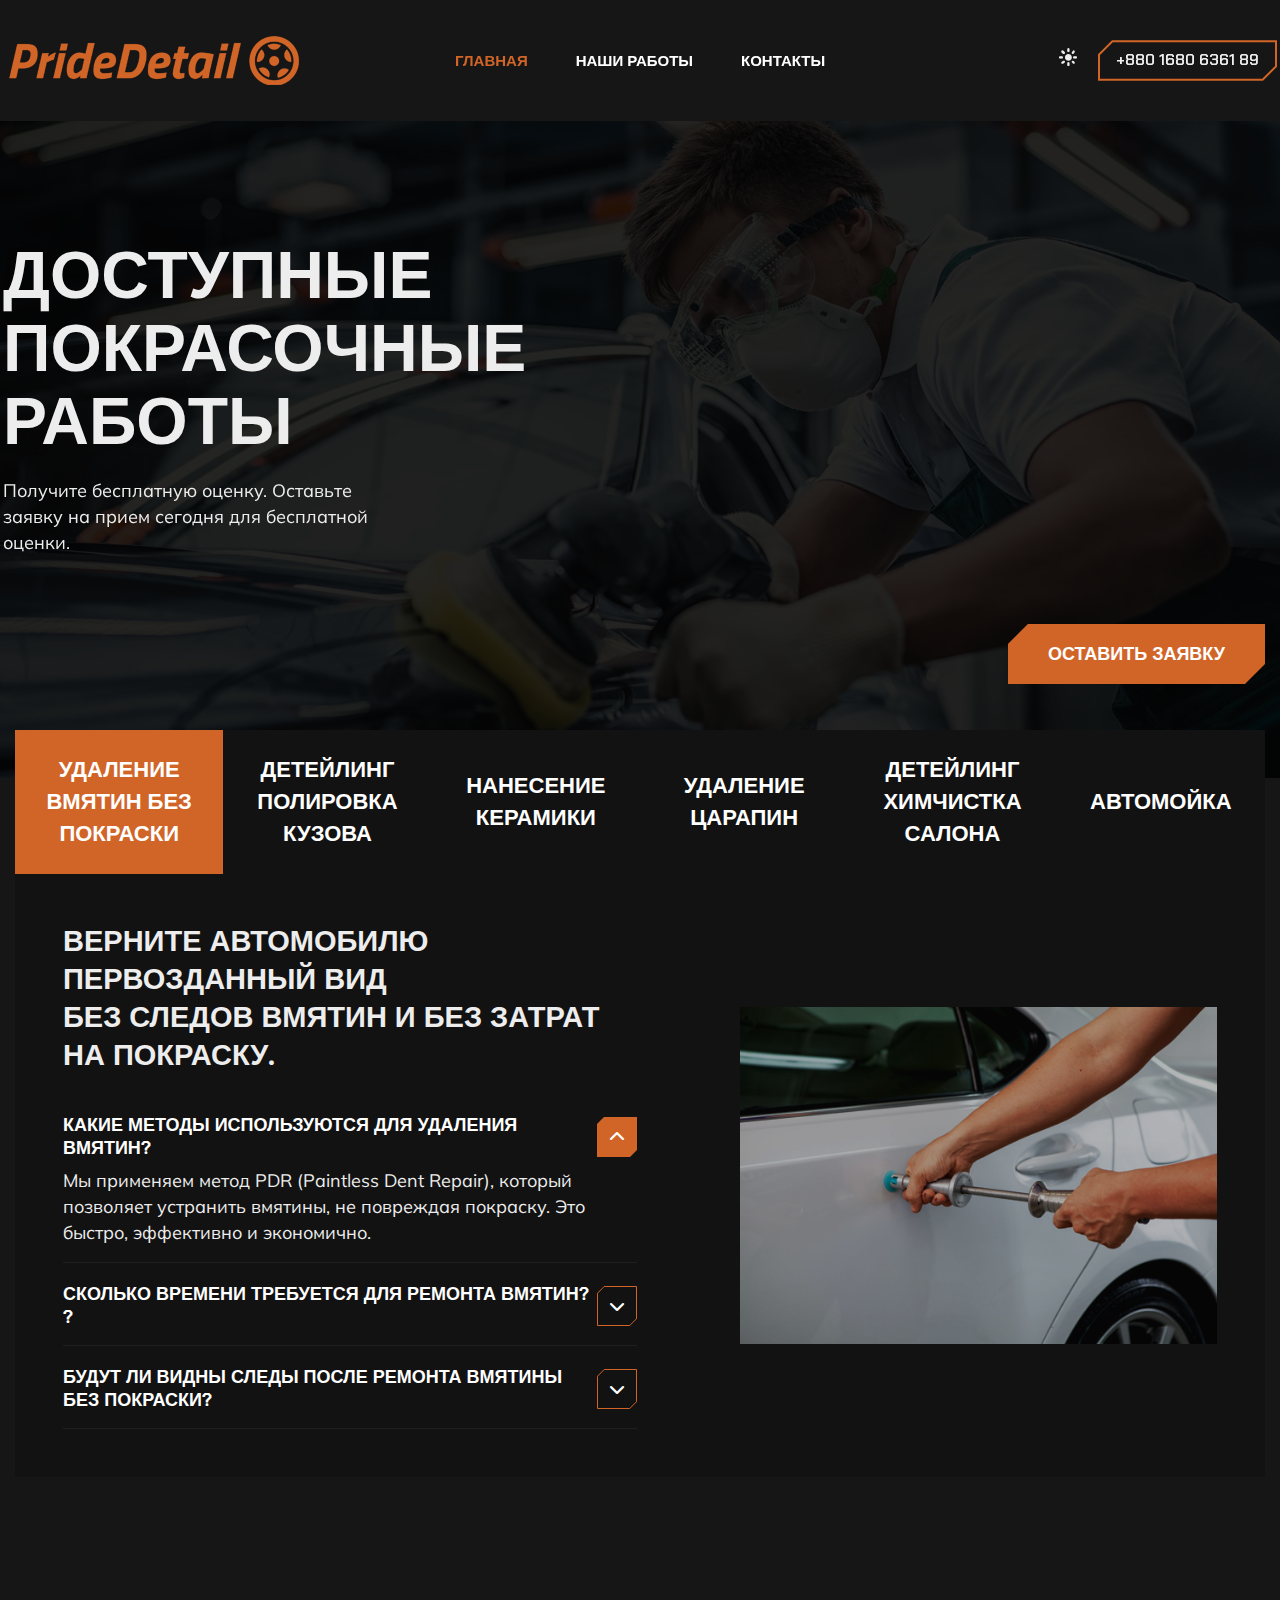
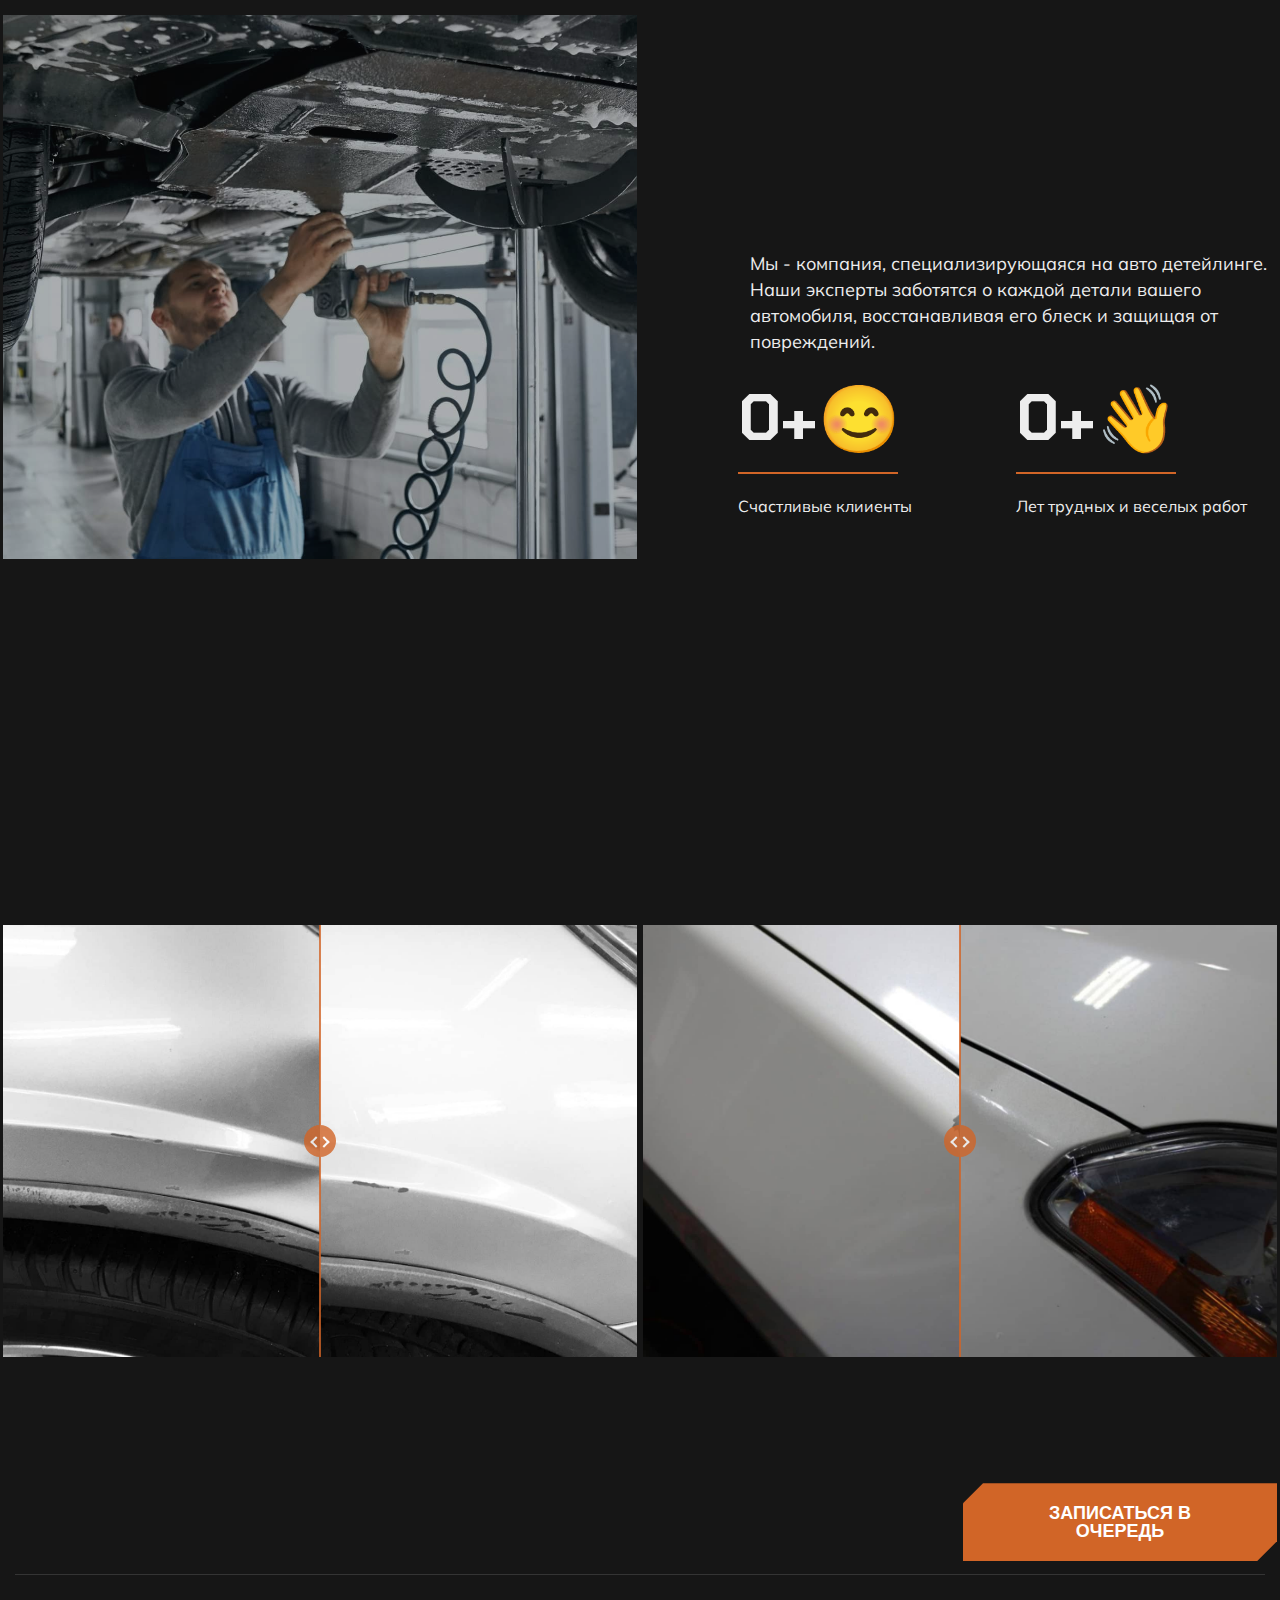
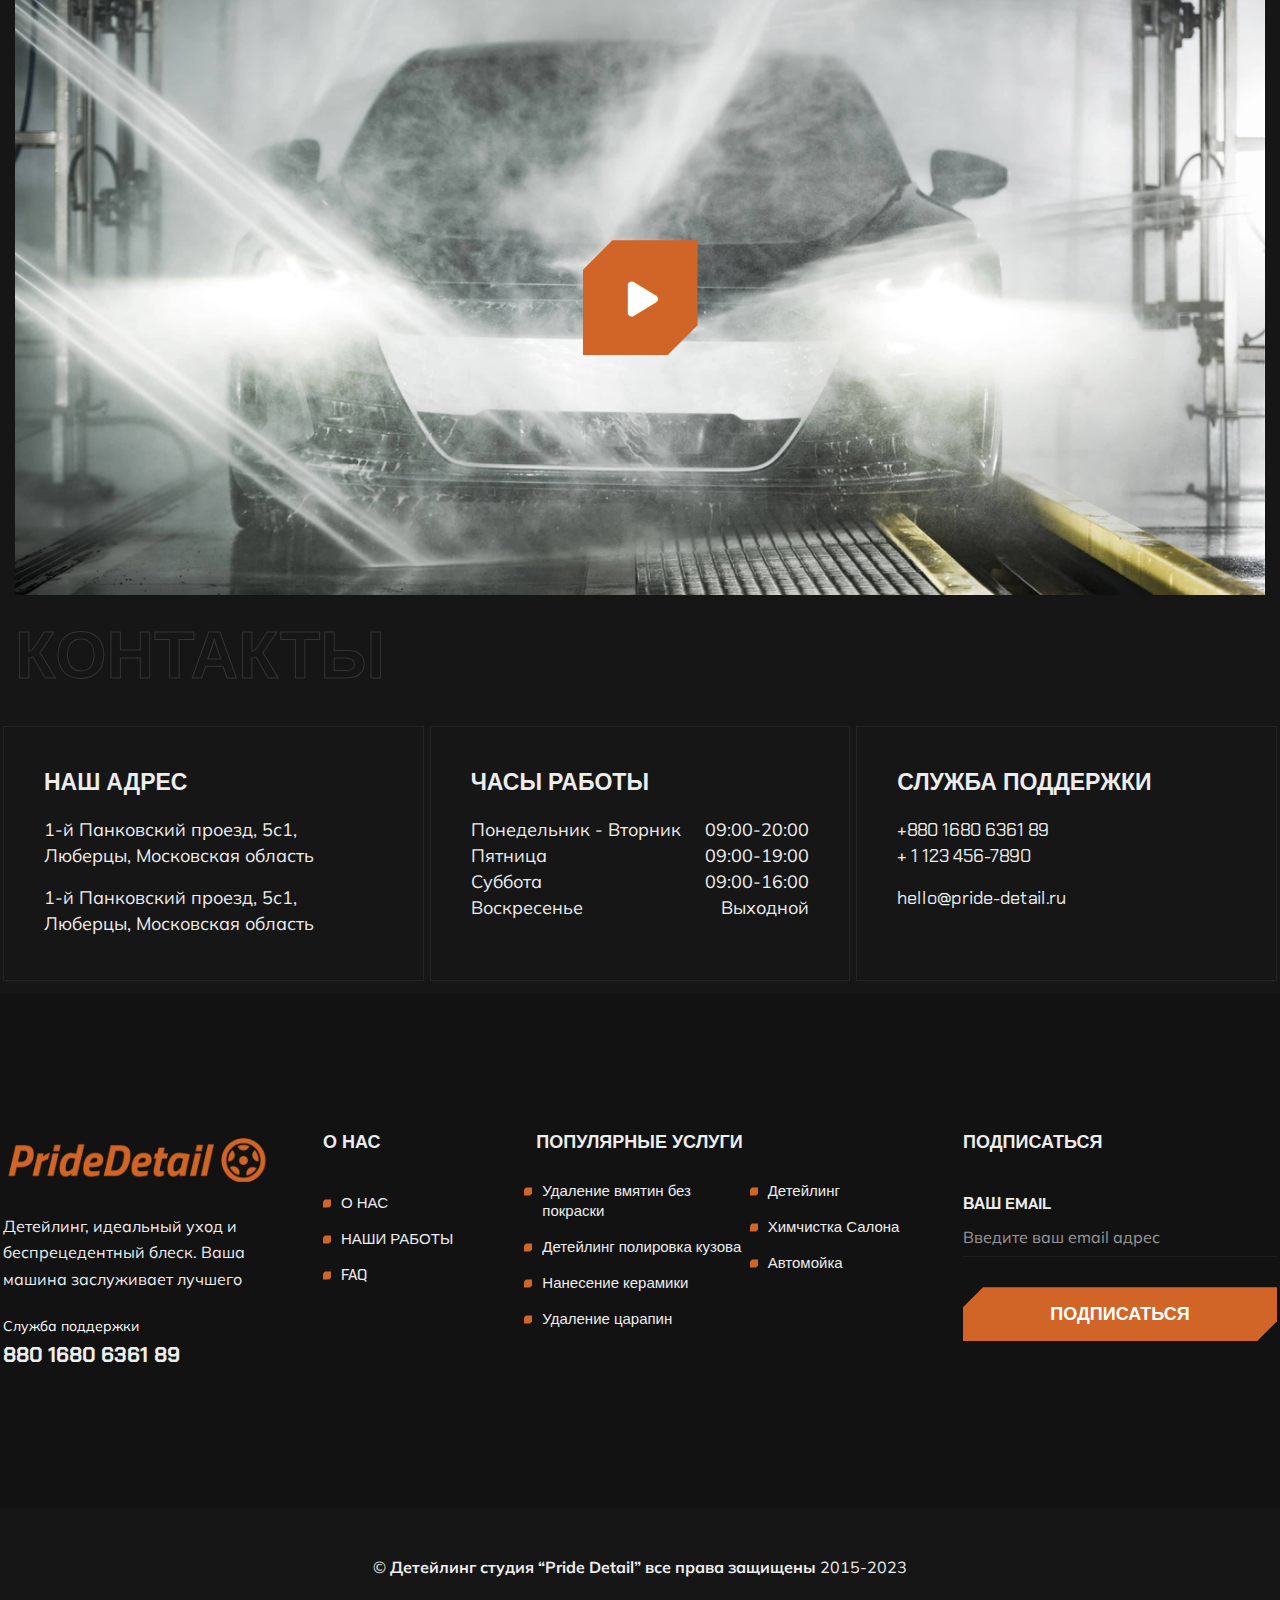
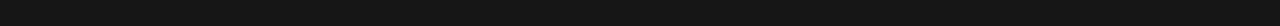
==== index.html @ 74b81119 "mt-4 contact section" ====
<!DOCTYPE html>
<html lang="en" data-bs-theme="dark">
    <head>
        <meta charset="utf-8" />
        <meta name="viewport" content="width=device-width,initial-scale=1,shrink-to-fit=no" />
        <meta http-equiv="x-ua-compatible" content="ie=edge" />
        <title>Pride Detail – Детайлинг автомашин</title>
        <link rel="shortcut icon" href="favourite_icon.svg" />
        <link rel="stylesheet" type="text/css" href="bootstrap.min.css" />
        <link rel="stylesheet" type="text/css" href="assets/css/fontawesome.css" />
        <link rel="stylesheet" type="text/css" href="animate.css" />
        <link rel="stylesheet" type="text/css" href="cursor.css" />
        <link rel="stylesheet" type="text/css" href="slick.css" />
        <link rel="stylesheet" type="text/css" href="slick-theme.css" />
        <link rel="stylesheet" type="text/css" href="magnific-popup.css" />
        <link rel="stylesheet" type="text/css" href="vanilla-calendar.min.css" />
        <link rel="stylesheet" type="text/css" href="odometer.css" />
        <link rel="stylesheet" type="text/css" href="jquery-ui.css" />
        <link rel="stylesheet" type="text/css" href="style.css" />
    </head>
    <body>
        <div class="page_wrapper">
            <div class="backtotop">
                <a href="home10_paint_service.html#" class="scroll"><i class="fa-solid fa-arrow-up"></i></a>
            </div>
            <header class="site_header">
                <div class="header_bottom">
                    <div class="container">
                        <div class="row align-items-center">
                            <div class="col-lg-3 col-5">
                                <div class="site_logo">
                                    <a class="site_link" href="index.html">
                                        <img class="dark_theme_logo" src="logo.png" />
                                        <img class="light_theme_logo" src="logo.png"/>
                                    </a>
                                </div>
                            </div>
                            <div class="col-lg-6 col-2">
                                <nav class="main_menu navbar navbar-expand-lg">
                                    <div class="main_menu_inner collapse navbar-collapse justify-content-center" id="main_menu_dropdown">
                                        <ul class="main_menu_list unordered_list_center">
                                            <li class="active"><a href="/">Главная</a></li>                                            
                                            <li><a href="#our_jobs">Наши работы</a></li>
                                            <li><a href="#contacts">Контакты</a></li>
                                        </ul>
                                    </div>
                                </nav>
                            </div>
                            <div class="col-lg-3 col-5">
                                <ul class="header_btns_group unordered_list_end">
                                    <li>
                                        <button class="mobile_menu_btn" type="button" data-bs-toggle="collapse" data-bs-target="#main_menu_dropdown" aria-expanded="false" aria-label="Toggle navigation"><i class="far fa-bars"></i></button>
                                    </li>
                                    <li>
                                        <div class="mode-switch" data-bs-toggle="mode" data-cursor="-opaque" data-magnetic><input id="theme-mode-btn" type="checkbox" /></div>
                                    </li>
                                    <li>
                                        <a class="btn_hotline" href="tel:+8801680636189"><span class="btn_text" data-text="+880 1680 6361 89">+880 1680 6361 89</span></a>
                                    </li>
                                </ul>
                            </div>
                        </div>
                    </div>
                </div>
            </header>
            <main class="page_content">
                <section class="main_slider_section main_slider_3">
                    <div class="main_slider" data-slick='{"arrows": false}'>
                        <div class="slider_item" style="background-image: url('assets/images/hero/slider_bg_image_1.jpg');">
                            <div class="container">
                                <div class="row align-items-center">
                                    <div class="col-lg-6">
                                        <div class="slider_content">
                                            <h3 class="title_text wow" data-animation="fadeInUp" data-delay=".2s">Доступные покрасочные работы</h3>
                                            <p class="wow" data-animation="fadeInUp" data-delay=".4s">Получите бесплатную оценку. Оставьте заявку на прием сегодня для бесплатной оценки.</p>
                                            
                                        </div>
                                    </div>
                                </div>
                                <div class="text-lg-end wow" data-animation="fadeInRight" data-delay=".6s" >
                                    <div class="btn_wrap mb-4" data-animation="fadeInUp" data-delay=".6s">
                                        <a class="btn btn-primary" href="#contacts"><span class="btn_text">Оставить заявку</span></a>
                                    </div>
                                </div>
                            </div>
                        </div>
                        <div class="slider_item" style="background-image: url('assets/images/hero/slider_bg_image_1.jpg');">
                            <div class="container">
                                <div class="row align-items-center">
                                    <div class="col-lg-6">
                                        <div class="slider_content">
                                            <h3 class="title_text wow" data-animation="fadeInUp" data-delay=".2s">Недорогие покрасочные работы автомобиля</h3>
                                            <p class="wow" data-animation="fadeInUp" data-delay=".4s">Оставьте заявку.</p>
                                            
                                        </div>
                                    </div>
                                </div>
                                <div class="text-lg-end wow" data-animation="fadeInRight" data-delay=".6s">
                                    <div class="btn_wrap mb-4" data-animation="fadeInUp" data-delay=".6s">
                                        <a class="btn btn-primary" href="#contacts"><span class="btn_text">Оставить заявку</span></a>
                                    </div>
                                </div>
                            </div>
                        </div>
                        <div class="slider_item" style="background-image: url('assets/images/hero/slider_bg_image_1.jpg');">
                            <div class="container">
                                <div class="row align-items-center">
                                    <div class="col-lg-6">
                                        <div class="slider_content">
                                            <h3 class="title_text wow" data-animation="fadeInUp" data-delay=".2s">Удаление вмятин без покраски</h3>
                                            <p class="wow" data-animation="fadeInUp" data-delay=".4s">Выполняем свою работу быстро и качественно.</p>
                                            <div class="btn_wrap p-0" data-animation="fadeInUp" data-delay=".6s">
                                                <a class="btn btn-primary" href="#contacts"><span class="btn_text">Заказать услугу</span></a>
                                            </div>
                                        </div>
                                    </div>
                                </div>
                                <div class="text-lg-end wow" data-animation="fadeInRight" data-delay=".6s">
                                    <div class="video_wrap text-center" style="background-image: url('assets/images/video/video_poster_10.jpg');">
                                        <a class="video_play_btn popup_video" href="https://www.youtube.com/watch?v=EGhk6vsMHdg"><i class="fa-duotone fa-play"></i></a>
                                    </div>
                                </div>
                            </div>
                        </div>
                        <div class="slider_item" style="background-image: url('assets/images/hero/slider_bg_image_1.jpg');">
                            <div class="container">
                                <div class="row align-items-center">
                                    <div class="col-lg-6">
                                        <div class="slider_content">
                                            <h3 class="title_text wow" data-animation="fadeInUp" data-delay=".2s">Удаление царапин</h3>
                                            <p class="wow" data-animation="fadeInUp" data-delay=".4s">Получите бесплатную консультацию.</p>
                                            <div class="btn_wrap p-0" data-animation="fadeInUp" data-delay=".6s">
                                                <a class="btn btn-primary" href="#contacts"><span class="btn_text">Заявка на консультацию</span></a>
                                            </div>
                                        </div>
                                    </div>
                                </div>
                                <div class="text-lg-end wow" data-animation="fadeInRight" data-delay=".6s">
                                    <div class="video_wrap text-center" style="background-image: url('assets/images/video/video_poster_10.jpg');">
                                        <a class="video_play_btn popup_video" href="https://www.youtube.com/watch?v=EGhk6vsMHdg"><i class="fa-duotone fa-play"></i></a>
                                    </div>
                                </div>
                            </div>
                        </div>
                    </div>
                    <div class="main_slider_nav d-none">
                        <div class="slider_nav_item"></div>
                        <div class="slider_nav_item"></div>
                        <div class="slider_nav_item"></div>
                        <div class="slider_nav_item"></div>
                    </div>
                </section>
                <section class="car_maintenance_section">
                    <div class="container">
                        <div class="tab_boxed bg_gray_dark">
                            <ul class="nav tab_nav unordered_list_center" role="tablist">
                                <li role="presentation">
                                    <button class="active" data-bs-toggle="tab" data-bs-target="#tab_1" type="button" role="tab" aria-selected="true"><span class="btn_text">Удаление вмятин без покраски</span></button>
                                </li>
                                <li role="presentation">
                                    <button data-bs-toggle="tab" data-bs-target="#tab_2" type="button" role="tab" aria-selected="false"><span class="btn_text">Детейлинг полировка кузова</span></button>
                                </li>
                                <li role="presentation">
                                    <button data-bs-toggle="tab" data-bs-target="#tab_3" type="button" role="tab" aria-selected="false"><span class="btn_text">Нанесение Керамики</span></button>
                                </li>
                                <li role="presentation">
                                    <button data-bs-toggle="tab" data-bs-target="#tab_4" type="button" role="tab" aria-selected="false"><span class="btn_text">Удаление царапин</span></button>
                                </li>
                                <li role="presentation">
                                    <button data-bs-toggle="tab" data-bs-target="#tab_5" type="button" role="tab" aria-selected="false"><span class="btn_text">Детейлинг химчистка салона</span></button>
                                </li>
                                </li>
                                <li role="presentation">
                                    <button data-bs-toggle="tab" data-bs-target="#tab_6" type="button" role="tab" aria-selected="false"><span class="btn_text">Автомойка</span></button>
                                </li>
                            </ul>
                            <div class="tab-content m-0">
                                <div class="tab-pane fade show active" id="tab_1" role="tabpanel">
                                    <div class="row align-items-center justify-content-lg-between">
                                        <div class="col-lg-5 order-lg-last">
                                            <div class="image_widget"><img src="assets/images/services/udalenie_vmyati.jpg" alt="ProMotors - Car Repair Service" /></div>
                                        </div>
                                        <div class="col-lg-6">
                                            <div class="section_heading">
                                                <h2 class="heading_text mb-0">Верните автомобилю первозданный вид<span class="d-lg-block"> без следов вмятин и без затрат на покраску.</span></h2>
                                            </div>
                                            <div class="accordion" id="faq_accordion_1">
                                                <div class="accordion-item">
                                                    <div class="accordion-header" id="headingOne">
                                                        <button class="accordion-button" type="button" data-bs-toggle="collapse" data-bs-target="#collapseOne" aria-expanded="true" aria-controls="collapseOne">
                                                            Какие методы используются для удаления вмятин?
                                                        </button>
                                                    </div>
                                                    <div id="collapseOne" class="accordion-collapse collapse show" aria-labelledby="headingOne" data-bs-parent="#faq_accordion_1">
                                                        <div class="accordion-body p-0 pt-2">
                                                            <p class="m-0 p-0">
                                                                Мы применяем метод PDR (Paintless Dent Repair), который позволяет устранить вмятины, не повреждая покраску. Это быстро, эффективно и экономично.

                                                            </p>
                                                        </div>
                                                    </div>
                                                </div>
                                                <div class="accordion-item">
                                                    <div class="accordion-header" id="headingTwo">
                                                        <button class="accordion-button collapsed" type="button" data-bs-toggle="collapse" data-bs-target="#collapseTwo" aria-expanded="false" aria-controls="collapseTwo">
                                                            Сколько времени требуется для ремонта вмятин?
 ?
                                                        </button>
                                                    </div>
                                                    <div id="collapseTwo" class="accordion-collapse collapse" aria-labelledby="headingTwo" data-bs-parent="#faq_accordion_1">
                                                        <div class="accordion-body p-0 pt-2">
                                                            <p class="m-0 p-0">
                                                                Время ремонта зависит от размера и сложности вмятины, но обычно процесс занимает от нескольких часов до одного дня.
                                                            </p>
                                                        </div>
                                                    </div>
                                                </div>
                                                <div class="accordion-item">
                                                    <div class="accordion-header" id="headingThree">
                                                        <button class="accordion-button collapsed" type="button" data-bs-toggle="collapse" data-bs-target="#collapseThree" aria-expanded="false" aria-controls="collapseThree">
                                                            Будут ли видны следы после ремонта вмятины без покраски?
                                                        </button>
                                                    </div>
                                                    <div id="collapseThree" class="accordion-collapse collapse" aria-labelledby="headingThree" data-bs-parent="#faq_accordion_1">
                                                        <div class="accordion-body p-0 pt-2">
                                                            <p class="m-0 p-0">
                                                                Нет, при правильном выполнении PDR процедура не оставляет следов. Ваш автомобиль будет выглядеть так, как будто вмятины никогда не было.
                                                            </p>
                                                        </div>
                                                    </div>
                                                </div>
                                            </div>
                                        </div>
                                    </div>
                                </div>
                                <div class="tab-pane fade" id="tab_2" role="tabpanel">
                                    <div class="row align-items-center justify-content-lg-between">
                                        <div class="col-lg-5 order-lg-last">
                                            <div class="image_widget"><img src="assets/images/services/detailing.jpeg" alt="ProMotors - Car Repair Service" /></div>
                                        </div>
                                        <div class="col-lg-6">
                                            <div class="section_heading">
                                                <h2 class="heading_text mb-0"> <span class="d-lg-block">Восстановите заводской глянец с нашей услугой детейлинга.</span></h2>
                                            </div>
                                            <div class="accordion" id="faq_accordion_2">
                                                <div class="accordion-item">
                                                    <div class="accordion-header" id="headingFour">
                                                        <button class="accordion-button" type="button" data-bs-toggle="collapse" data-bs-target="#collapseFour" aria-expanded="true" aria-controls="collapseFour">
                                                            Зачем нужна полировка кузова? ?
                                                        </button>
                                                    </div>
                                                    <div id="collapseFour" class="accordion-collapse collapse show" aria-labelledby="headingFour" data-bs-parent="#faq_accordion_2">
                                                        <div class="accordion-body p-0 pt-2">
                                                            <p class="m-0 p-0">
                                                                Полировка кузова помогает восстановить и усилить блеск автомобиля, убрать мелкие царапины и дефекты, защищая лакокрасочное покрытие от внешних воздействий.
                                                            </p>
                                                        </div>
                                                    </div>
                                                </div>
                                                <div class="accordion-item">
                                                    <div class="accordion-header" id="headingFive">
                                                        <button class="accordion-button collapsed" type="button" data-bs-toggle="collapse" data-bs-target="#collapseFive" aria-expanded="false" aria-controls="collapseFive">
                                                            Как часто рекомендуется проводить полировку кузова?
                                                        </button>
                                                    </div>
                                                    <div id="collapseFive" class="accordion-collapse collapse" aria-labelledby="headingFive" data-bs-parent="#faq_accordion_2">
                                                        <div class="accordion-body p-0 pt-2">
                                                            <p class="m-0 p-0">
                                                                Рекомендуется проводить полировку кузова примерно раз в год, чтобы поддерживать красивый внешний вид и защищать лакокрасочное покрытие.
                                                            </p>
                                                        </div>
                                                    </div>
                                                </div>
                                                <div class="accordion-item">
                                                    <div class="accordion-header" id="headingSix">
                                                        <button class="accordion-button collapsed" type="button" data-bs-toggle="collapse" data-bs-target="#collapseSix" aria-expanded="false" aria-controls="collapseSix">
                                                            Есть ли разница между обычной полировкой и керамической полировкой?
                                                        </button>
                                                    </div>
                                                    <div id="collapseSix" class="accordion-collapse collapse" aria-labelledby="headingSix" data-bs-parent="#faq_accordion_2">
                                                        <div class="accordion-body p-0 pt-2">
                                                            <p class="m-0 p-0">
                                                                Да, керамическая полировка создает более долговременный и устойчивый слой защиты, сохраняя блеск и отталкивая грязь и воду. Обычная полировка улучшает внешний вид, но не обладает такой же стойкостью.
                                                            </p>
                                                        </div>
                                                    </div>
                                                </div>
                                            </div>
                                        </div>
                                    </div>
                                </div>
                                <div class="tab-pane fade" id="tab_3" role="tabpanel">
                                    <div class="row align-items-center justify-content-lg-between">
                                        <div class="col-lg-5 order-lg-last">
                                            <div class="image_widget"><img src="assets/images/services/keramika.jpg" alt="ProMotors - Car Repair Service" /></div>
                                        </div>
                                        <div class="col-lg-6">
                                            <div class="section_heading">
                                                <h2 class="heading_text mb-0">Наши эксперты предлагают<span class="d-lg-block">нанесение керамического покрытия для максимальной защиты вашего автомобиля</span></h2>
                                            </div>
                                            <div class="accordion" id="faq_accordion_3">
                                                <div class="accordion-item">
                                                    <div class="accordion-header" id="headingSeven">
                                                        <button class="accordion-button" type="button" data-bs-toggle="collapse" data-bs-target="#collapseSeven" aria-expanded="true" aria-controls="collapseSeven">
                                                            Чем керамическое покрытие отличается от обычных восковых покрытий?
                                                        </button>
                                                    </div>
                                                    <div id="collapseSeven" class="accordion-collapse collapse show" aria-labelledby="headingSeven" data-bs-parent="#faq_accordion_3">
                                                        <div class="accordion-body p-0 pt-2">
                                                            <p class="m-0 p-0">
                                                                Керамическое покрытие намного более долговечное и стойкое, чем восковые. Оно образует прочный слой, защищающий от царапин, химических воздействий и ультрафиолета.
                                                            </p>
                                                        </div>
                                                    </div>
                                                </div>
                                                <div class="accordion-item">
                                                    <div class="accordion-header" id="headingEight">
                                                        <button class="accordion-button collapsed" type="button" data-bs-toggle="collapse" data-bs-target="#collapseEight" aria-expanded="false" aria-controls="collapseEight">
                                                            Сколько времени занимает нанесение керамического покрытия на автомобиль ?
                                                        </button>
                                                    </div>
                                                    <div id="collapseEight" class="accordion-collapse collapse" aria-labelledby="headingEight" data-bs-parent="#faq_accordion_3">
                                                        <div class="accordion-body p-0 pt-2">
                                                            <p class="m-0 p-0">
                                                                Время нанесения зависит от размера и типа автомобиля, но обычно процесс занимает от нескольких часов до дня.
                                                            </p>
                                                        </div>
                                                    </div>
                                                </div>
                                                <div class="accordion-item">
                                                    <div class="accordion-header" id="headingNine">
                                                        <button class="accordion-button collapsed" type="button" data-bs-toggle="collapse" data-bs-target="#collapseNine" aria-expanded="false" aria-controls="collapseNine">
                                                            Как долго длится эффект керамического покрытия?
                                                        </button>
                                                    </div>
                                                    <div id="collapseNine" class="accordion-collapse collapse" aria-labelledby="headingNine" data-bs-parent="#faq_accordion_3">
                                                        <div class="accordion-body p-0 pt-2">
                                                            <p class="m-0 p-0">
                                                                Эффект керамического покрытия может длиться от нескольких лет до нескольких лет в зависимости от уровня эксплуатации и ухода за автомобилем. Регулярное уходовая и периодическая обновление покрытия могут продлить его долговечность.
                                                            </p>
                                                        </div>
                                                    </div>
                                                </div>
                                            </div>
                                        </div>
                                    </div>
                                </div>
                                <div class="tab-pane fade" id="tab_4" role="tabpanel">
                                    <div class="row align-items-center justify-content-lg-between">
                                        <div class="col-lg-5 order-lg-last">
                                            <div class="image_widget"><img src="assets/images/services/tsarpin.jpg" alt="ProMotors - Car Repair Service" /></div>
                                        </div>
                                        <div class="col-lg-6">
                                            <div class="section_heading">
                                                <h2 class="heading_text mb-0">Восстановите первозданный<span class="d-lg-block">вид и защитите кузов от дальнейших повреждений.</span></h2>
                                            </div>
                                            <div class="accordion" id="faq_accordion_4">
                                                <div class="accordion-item">
                                                    <div class="accordion-header" id="headingTen">
                                                        <button class="accordion-button" type="button" data-bs-toggle="collapse" data-bs-target="#collapseTen" aria-expanded="true" aria-controls="collapseTen">
                                                            Какие виды царапин можно удалить с помощью вашей услуги?
                                                        </button>
                                                    </div>
                                                    <div id="collapseTen" class="accordion-collapse collapse show" aria-labelledby="headingTen" data-bs-parent="#faq_accordion_4">
                                                        <div class="accordion-body p-0 pt-2">
                                                            <p class="m-0 p-0">
                                                                Мы специализируемся на удалении поверхностных царапин, царапин от ключей и других мелких повреждений лакокрасочного покрытия.
                                                            </p>
                                                        </div>
                                                    </div>
                                                </div>
                                                <div class="accordion-item">
                                                    <div class="accordion-header" id="headingEleven">
                                                        <button class="accordion-button collapsed" type="button" data-bs-toggle="collapse" data-bs-target="#collapseEleven" aria-expanded="false" aria-controls="collapseEleven">
                                                            Каковы методы, которые вы используете для удаления царапин?
                                                        </button>
                                                    </div>
                                                    <div id="collapseEleven" class="accordion-collapse collapse" aria-labelledby="headingEleven" data-bs-parent="#faq_accordion_4">
                                                        <div class="accordion-body p-0 pt-2">
                                                            <p class="m-0 p-0">
                                                                Наши профессионалы используют различные методы, включая полировку, нанесение специальных составов и иногда реставрацию лакокрасочного покрытия, чтобы эффективно устранить царапины.
                                                            </p>
                                                        </div>
                                                    </div>
                                                </div>
                                                <div class="accordion-item">
                                                    <div class="accordion-header" id="headingTwelve">
                                                        <button class="accordion-button collapsed" type="button" data-bs-toggle="collapse" data-bs-target="#collapseTwelve" aria-expanded="false" aria-controls="collapseTwelve">
                                                            Сколько времени требуется на процесс удаления царапин?
                                                        </button>
                                                    </div>
                                                    <div id="collapseTwelve" class="accordion-collapse collapse" aria-labelledby="headingTwelve" data-bs-parent="#faq_accordion_4">
                                                        <div class="accordion-body p-0 pt-2">
                                                            <p class="m-0 p-0">
                                                                Время зависит от размера и глубины царапины, но обычно наша услуга занимает от нескольких часов до одного дня. Мы стремимся выполнять работу быстро и качественно, чтобы восстановить внешний вид вашего автомобиля.
                                                            </p>
                                                        </div>
                                                    </div>
                                                </div>
                                            </div>
                                        </div>
                                    </div>
                                </div>


                                <div class="tab-pane fade" id="tab_5" role="tabpanel">
                                    <div class="row align-items-center justify-content-lg-between">
                                        <div class="col-lg-5 order-lg-last">
                                            <div class="image_widget"><img src="assets/images/services/himchistka-salona.jpg" alt="ProMotors - Car Repair Service" /></div>
                                        </div>
                                        <div class="col-lg-6">
                                            <div class="section_heading">
                                                <h2 class="heading_text mb-0">Уберите пятна, <span class="d-lg-block">запахи и грязь, вернув салону первозданный вид и свежесть.</span></h2>
                                            </div>
                                            <div class="accordion" id="faq_accordion_4">
                                                <div class="accordion-item">
                                                    <div class="accordion-header" id="headingTen">
                                                        <button class="accordion-button" type="button" data-bs-toggle="collapse" data-bs-target="#collapseTen" aria-expanded="true" aria-controls="collapseTen">
                                                            Чем химчистка салона отличается от обычной уборки?
                                                        </button>
                                                    </div>
                                                    <div id="collapseTen" class="accordion-collapse collapse show" aria-labelledby="headingTen" data-bs-parent="#faq_accordion_4">
                                                        <div class="accordion-body p-0 pt-2">
                                                            <p class="m-0 p-0">
                                                                Химчистка салона использует специальные химические средства и оборудование, которые глубоко очищают ткани и поверхности, удаляя даже сложные пятна и неприятные запахи.
                                                            </p>
                                                        </div>
                                                    </div>
                                                </div>
                                                <div class="accordion-item">
                                                    <div class="accordion-header" id="headingEleven">
                                                        <button class="accordion-button collapsed" type="button" data-bs-toggle="collapse" data-bs-target="#collapseEleven" aria-expanded="false" aria-controls="collapseEleven">
                                                            Как часто рекомендуется проводить химчистку салона автомобиля?

                                                        </button>
                                                    </div>
                                                    <div id="collapseEleven" class="accordion-collapse collapse" aria-labelledby="headingEleven" data-bs-parent="#faq_accordion_4">
                                                        <div class="accordion-body p-0 pt-2">
                                                            <p class="m-0 p-0">
                                                                Рекомендуется проводить химчистку салона примерно раз в полгода или по мере необходимости, чтобы поддерживать чистоту и свежесть в салоне.


                                                            </p>
                                                        </div>
                                                    </div>
                                                </div>
                                                <div class="accordion-item">
                                                    <div class="accordion-header" id="headingTwelve">
                                                        <button class="accordion-button collapsed" type="button" data-bs-toggle="collapse" data-bs-target="#collapseTwelve" aria-expanded="false" aria-controls="collapseTwelve">
                                                            Можно ли провести химчистку салона самостоятельно или лучше обратиться к профессионалам?

                                                        </button>
                                                    </div>
                                                    <div id="collapseTwelve" class="accordion-collapse collapse" aria-labelledby="headingTwelve" data-bs-parent="#faq_accordion_4">
                                                        <div class="accordion-body p-0 pt-2">
                                                            <p class="m-0 p-0">
                                                                Химчистка салона требует специализированных знаний и оборудования. Чтобы достичь наилучших результатов и избежать повреждения материалов, рекомендуется доверить эту задачу профессионалам.




                                                        </p>
                                                        </div>
                                                    </div>
                                                </div>
                                            </div>
                                        </div>
                                    </div>
                                </div>


                                <div class="tab-pane fade" id="tab_6" role="tabpanel">
                                    <div class="row align-items-center justify-content-lg-between">
                                        <div class="col-lg-5 order-lg-last">
                                            <div class="image_widget"><img src="about_image_7.jpg" alt="ProMotors - Car Repair Service" /></div>
                                        </div>
                                        <div class="col-lg-6">
                                            <div class="section_heading">
                                                <h2 class="heading_text mb-0"><span class="d-lg-block">Придайте своему автомобилю идеальный вид с нашей услугой автомойки.</span></h2>
                                            </div>
                                            <div class="accordion" id="faq_accordion_4">
                                                <div class="accordion-item">
                                                    <div class="accordion-header" id="headingTen">
                                                        <button class="accordion-button" type="button" data-bs-toggle="collapse" data-bs-target="#collapseTen" aria-expanded="true" aria-controls="collapseTen">
                                                            Какие виды моек вы предлагаете на вашей автомойке?
                                                        </button>
                                                    </div>
                                                    <div id="collapseTen" class="accordion-collapse collapse show" aria-labelledby="headingTen" data-bs-parent="#faq_accordion_4">
                                                        <div class="accordion-body p-0 pt-2">
                                                            <p class="m-0 p-0">
                                                                Мы предлагаем разнообразные виды моек, включая стандартную мойку, мойку с воском, дополнительную мойку колес и днища, а также детейлинговую мойку.
                                                            </p>
                                                        </div>
                                                    </div>
                                                </div>
                                                <div class="accordion-item">
                                                    <div class="accordion-header" id="headingEleven">
                                                        <button class="accordion-button collapsed" type="button" data-bs-toggle="collapse" data-bs-target="#collapseEleven" aria-expanded="false" aria-controls="collapseEleven">
                                                            С какой периодичностью рекомендуется мойка автомобиля?


                                                        </button>
                                                    </div>
                                                    <div id="collapseEleven" class="accordion-collapse collapse" aria-labelledby="headingEleven" data-bs-parent="#faq_accordion_4">
                                                        <div class="accordion-body p-0 pt-2">
                                                            <p class="m-0 p-0">
                                                                Регулярная мойка автомобиля рекомендуется примерно раз в две недели, но частота может зависеть от климатических условий и уровня эксплуатации автомобиля.



                                                            </p>
                                                        </div>
                                                    </div>
                                                </div>
                                                <div class="accordion-item">
                                                    <div class="accordion-header" id="headingTwelve">
                                                        <button class="accordion-button collapsed" type="button" data-bs-toggle="collapse" data-bs-target="#collapseTwelve" aria-expanded="false" aria-controls="collapseTwelve">
                                                            Что включено в дополнительные услуги, доступные на вашей автомойке?
                                                        </button>
                                                    </div>
                                                    <div id="collapseTwelve" class="accordion-collapse collapse" aria-labelledby="headingTwelve" data-bs-parent="#faq_accordion_4">
                                                        <div class="accordion-body p-0 pt-2">
                                                            <p class="m-0 p-0">
                                                                Наши дополнительные услуги могут включать в себя полировку, воск, очистку салона, мойку двигателя, и другие детейлинговые услуги, чтобы придать вашему автомобилю особый уход и внешний блеск.



                                                        </p>
                                                        </div>
                                                    </div>
                                                </div>
                                            </div>
                                        </div>
                                    </div>
                                </div>



                            </div>
                        </div>
                    </div>
                </section>
                <section class="about_section section_space_lg">
                    <div class="container">
                        <div class="row align-items-center justify-content-lg-between">
                            <div class="col-lg-6">
                                <div class="image_widget"><img src="about_image_10.jpg" alt="ProMotors - About Image" /></div>
                            </div>
                            <div class="col-lg-5">
                                <div class="about_content">
                                    <div class="section_heading">
                                        <h2 class="heading_text wow" data-splitting>МЫ ДЕЛАЕМ РЕМОНТ АВТОМОБИЛЕЙ БОЛЕЕ УДОБНЫМ</h2>
                                        <p class="heading_description mb-0">
                                            Мы - компания, специализирующаяся на авто детейлинге. Наши эксперты заботятся о каждой детали вашего автомобиля, восстанавливая его блеск и защищая от повреждений. 
                                        </p>
                                    </div>
                                    <div class="row">
                                        <div class="col-md-6">
                                            <div class="counter_item">
                                                <div class="counter_value"><span class="odometer" data-count="855">0</span> <span>+😊</span></div>
                                                <hr class="bg_primary" />
                                                <p class="counter_description mb-0 p-0">Счастливые клииенты</p>
                                            </div>
                                        </div>
                                        <div class="col-md-6">
                                            <div class="counter_item">
                                                <div class="counter_value"><span class="odometer" data-count="8">0</span> <span>+👋</span></div>
                                                <hr class="bg_primary" />
                                                <p class="counter_description mb-0 p-0">Лет трудных и веселых работ</p>
                                            </div>
                                        </div>
                                    </div>
                                </div>
                            </div>
                        </div>
                    </div>
                </section>
                
                <section class="portfolio_section section_space_lg pb-0" id="our_jobs">
                    <div class="container">
                        <div class="section_heading"><h2 class="heading_text mb-0 wow" data-splitting>Наши работы</h2></div>
                        <div class="row">
                            <div class="col-lg-6">
                                <div class="image_before_after"><img src="portfolio_img_9.jpg" alt="ProMotors - Car Repair Service" /> <img src="portfolio_img_10.jpg" alt="ProMotors - Car Repair Service" /></div>
                            </div>
                            <div class="col-lg-6">
                                <div class="image_before_after"><img src="portfolio_img_11.jpg" alt="ProMotors - Car Repair Service" /> <img src="portfolio_img_12.jpg" alt="ProMotors - Car Repair Service" /></div>
                            </div>
                        </div>
                    </div>
                </section>
                <section class="video_section section_space_lg pb-0">
                    <div class="container">
                       <div class="section_heading mb-0">
                          <div class="row align-items-center">
                            <div class="col-lg-9">
                                <h2 class="heading_text mb-0 wow words chars splitting animated" data-splitting="" style="visibility: visible; --word-total: 3; --char-total: 16;"><span class="word" data-word="Automatic" style="--word-index: 0;"><span class="char" data-char="A" style="--char-index: 0;">А</span><span class="char" data-char="u" style="--char-index: 1;">в</span><span class="char" data-char="t" style="--char-index: 2;">т</span><span class="char" data-char="o" style="--char-index: 3;">о</span><span class="char" data-char="m" style="--char-index: 4;">м</span><span class="char" data-char="a" style="--char-index: 5;" class="mr-3">о</span><span class="char" data-char="t" style="--char-index: 6;">й</span><span class="char" data-char="i" style="--char-index: 7;">к</span><span class="char" data-char="c" style="--char-index: 8;">а</span></span></h2>
                             </div>
                             <div class="col-lg-3 d-lg-flex d-none justify-content-end"><a class="btn btn-primary" href="#contacts"><span class="btn_text">Записаться в очередь</span></a></div>
                          </div>
                       </div>
                       <hr>
                       <div class="video_wrap text-center bg-transparent" style="background-image: url('assets/images/video/video_poster_8.jpg');"><a class="video_play_btn popup_video" href="https://www.youtube.com/watch?v=ZCdmogCzo_E"><i class="fa-duotone fa-play"></i></a></div>
                       <div class="btn_wrap pb-0 d-lg-none d-block text-center"><a class="btn btn-primary" href="#contacts"><span class="btn_text">Записаться в очередь</span></a></div>
                    </div>
                 </section>
                <section class="map_section section_space mt-4 pb-0" id="contacts">                 
                  <div class="container mb-4">
                    <div class="section_heading">
                      <div class="outline_text">Контакты</div>
                      <h2 class="heading_text mb-0 wow" data-splitting>Остались вопросы задайте нашему менеджеру?</h2>
                  </div>
                    <div class="row align-items-center justify-content-lg-between">
                      <div class="col-lg-4">
                        <div class="contact_info_box">
                            <h3 class="item_title">Наш адрес</h3>
                            <ul class="info_list unordered_list_block pe-lg-2">
                                <li><span class="info_text mb-3">1-й Панковский проезд, 5с1, Люберцы, Московская область</span></li>
                                <li><span class="info_text">1-й Панковский проезд, 5с1, Люберцы, Московская область</span></li>
                            </ul>
                        </div>
                    </div>
                    <div class="col-lg-4">
                        <div class="contact_info_box">
                            <h3 class="item_title">Часы работы</h3>
                            <ul class="info_list unordered_list_block">
                                <li>
                                    <span class="info_text d-flex align-items-center justify-content-between"><span>Понедельник - Вторник</span> <span>09:00-20:00</span></span>
                                </li>
                                <li>
                                    <span class="info_text d-flex align-items-center justify-content-between"><span>Пятница</span> <span>09:00-19:00</span></span>
                                </li>
                                <li>
                                    <span class="info_text d-flex align-items-center justify-content-between"><span>Суббота</span> <span>09:00-16:00</span></span>
                                </li>
                                <li>
                                    <span class="info_text d-flex align-items-center justify-content-between"><span>Воскресенье</span> <span>Выходной</span></span>
                                </li>
                            </ul>
                        </div>
                    </div>
                    <div class="col-lg-4">
                        <div class="contact_info_box">
                            <h3 class="item_title">Служба поддержки</h3>
                            <ul class="info_list unordered_list_block">
                                <li>
                                    <span class="info_text mb-3">
                                        <span class="d-block"><a href="tel:+8801680636189">+880 1680 6361 89</a> </span><span class="d-block"><a href="tel:+11234567890">+ 1 123 456-7890</a></span>
                                    </span>
                                </li>
                                <li>
                                    <span class="info_text">
                                        <span class="d-block"><span class="d-block"><a href="mailto:hello@pride-detail.ru">hello@pride-detail.ru</a></span>
                                    </span>
                                </li>
                            </ul>
                        </div>
                    </div>
                    </div>
                  </div>
                    <div class="gmap_canvas">
                      <script type="text/javascript" charset="utf-8" async src="https://api-maps.yandex.ru/services/constructor/1.0/js/?um=constructor%3A8a0e78dd01a6cde96222d193a5c1e2dab62112c460a17885a48e5af493af5476&amp;width=100%25&amp;height=580&amp;lang=ru_RU&amp;scroll=false"></script>
                    </div>
                </section>
            </main>
            <footer class="site_footer">
                <div class="footer_content_area section_space_lg bg_gray_dark">
                    <div class="container">
                        <div class="row">
                            <div class="col-lg-3 col-md-6 col-sm-6">
                                <div class="footer_about pe-lg-5">
                                    <div class="site_logo">
                                        <a class="site_link" href="index.html">
                                            <img class="dark_theme_logo" src="logo.png" />
                                            <img class="light_theme_logo" src="logo.png" />
                                        </a>
                                    </div>
                                    <p>Детейлинг, идеальный уход и беспрецедентный блеск. Ваша машина заслуживает лучшего</p>
                                    <div class="footer_hotline"><span>Служба поддержки</span> <a class="hotline_number" href="tel:8801680636189">880 1680 6361 89</a></div>
                                </div>
                            </div>
                            <div class="col-lg-2 col-md-6 col-sm-6">
                                <div class="info_list_wrap">
                                    <h3 class="list_title">О Нас</h3>
                                    <ul class="info_list unordered_list_block text-uppercase">
                                        <li>
                                            <a href="#about">
                                                <span class="info_icon"><img src="icon_square.svg" alt="ProMotors - Icon Square" /> </span><span class="info_text">О Нас</span>
                                            </a>
                                        </li>
                                        <li>
                                            <a href="#our_jobs">
                                                <span class="info_icon"><img src="icon_square.svg" alt="ProMotors - Icon Square" /> </span><span class="info_text">Наши работы</span>
                                            </a>
                                        </li>
                                        <li>
                                            <a href="#faq">
                                                <span class="info_icon"><img src="icon_square.svg" alt="ProMotors - Icon Square" /> </span><span class="info_text">FAQ</span>
                                            </a>
                                        </li>
                                    </ul>
                                </div>
                            </div>
                            <div class="col-lg-4">
                                <div class="info_list_wrap">
                                    <h3 class="list_title">Популярные услуги</h3>
                                    <div class="row">
                                        <div class="col-md-6 col-sm-6">
                                            <ul class="info_list unordered_list_block">
                                                <li>
                                                    <a href="home1_repair_service.html">
                                                        <span class="info_icon"><img src="icon_square.svg" alt="ProMotors - Icon Square" /> </span><span class="info_text">Удаление вмятин без покраски</span>
                                                    </a>
                                                </li>
                                                <li>
                                                    <a href="#">
                                                        <span class="info_icon"><img src="icon_square.svg" alt="ProMotors - Icon Square" /> </span><span class="info_text">Детейлинг полировка кузова </span>
                                                    </a>
                                                </li>
                                                <li>
                                                    <a href="#">
                                                        <span class="info_icon"><img src="icon_square.svg" alt="ProMotors - Icon Square" /> </span><span class="info_text">Нанесение керамики</span>
                                                    </a>
                                                </li>
                                                <li>
                                                    <a href="#">
                                                        <span class="info_icon"><img src="icon_square.svg" alt="ProMotors - Icon Square" /> </span><span class="info_text">Удаление царапин</span>
                                                    </a>
                                                </li>
                                            </ul>
                                        </div>
                                        <div class="col-md-6 col-sm-6">
                                            <ul class="info_list unordered_list_block">
                                                
                                                <li>
                                                    <a href="#">
                                                        <span class="info_icon"><img src="icon_square.svg" alt="ProMotors - Icon Square" /> </span><span class="info_text">Детейлинг</span>
                                                    </a>
                                                </li>
                                                <li>
                                                    <a href="#">
                                                        <span class="info_icon"><img src="icon_square.svg" alt="ProMotors - Icon Square" /> </span><span class="info_text">Химчистка Салона</span>
                                                    </a>
                                                </li>
                                                <li>
                                                    <a href="#">
                                                        <span class="info_icon"><img src="icon_square.svg" alt="ProMotors - Icon Square" /> </span><span class="info_text">Автомойка</span>
                                                    </a>
                                                </li>
                                            </ul>
                                        </div>
                                    </div>
                                </div>
                            </div>
                            <div class="col-lg-3">
                                <div class="footer_subscribe_form">
                                    <h3 class="list_title">Подписаться</h3>
                                    <div class="form-group"><label for="input_email">Ваш Email</label> <input type="tel" name="phone" class="form-control" id="input_email" placeholder="Введите ваш email адрес" /></div>
                                    <button type="submit" class="btn btn-primary"><span class="btn_text">Подписаться</span></button>
                                </div>
                            </div>
                        </div>
                    </div>
                </div>
                <div class="copyright_widget">
                    <div class="container">
                        <p class="copyright_text text-center mb-0">© <b>Детейлинг студия “Pride Detail” все права защищены</b> 2015-2023</p>
                    </div>
                </div>
            </footer>
        </div>
        <script src="jquery.min.js"></script>
        <script src="popper.min.js"></script>
        <script src="bootstrap.min.js"></script>
        <script src="bootstrap-dropdown-ml-hack.js"></script>
        <script src="cursor.js"></script>
        <script src="wow.min.js"></script>
        <script src="tilt.min.js"></script>
        <script src="parallaxie.js"></script>
        <script src="parallax-scroll.js"></script>
        <script src="splitting.min.js"></script>
        <script src="slick.min.js"></script>
        <script src="magnific-popup.min.js"></script>
        <script src="appear.js"></script>
        <script src="odometer.min.js"></script>
        <script src="countdown.js"></script>
        <script src="vanilla-calendar.min.js"></script>
        <script src="imagebeforeafter.js"></script>
        <script src="jquery-ui.js"></script>
        <script src="dark-light.js"></script>
        <script src="main.js"></script>
        <script async src="https://www.googletagmanager.com/gtag/js?id=G-XJVCSMRE9D"></script>
        <script>
            window.dataLayer = window.dataLayer || [];
            function gtag() {
                dataLayer.push(arguments);
            }
            gtag("js", new Date());

            gtag("config", "G-XJVCSMRE9D");
        </script>
    </body>
</html>
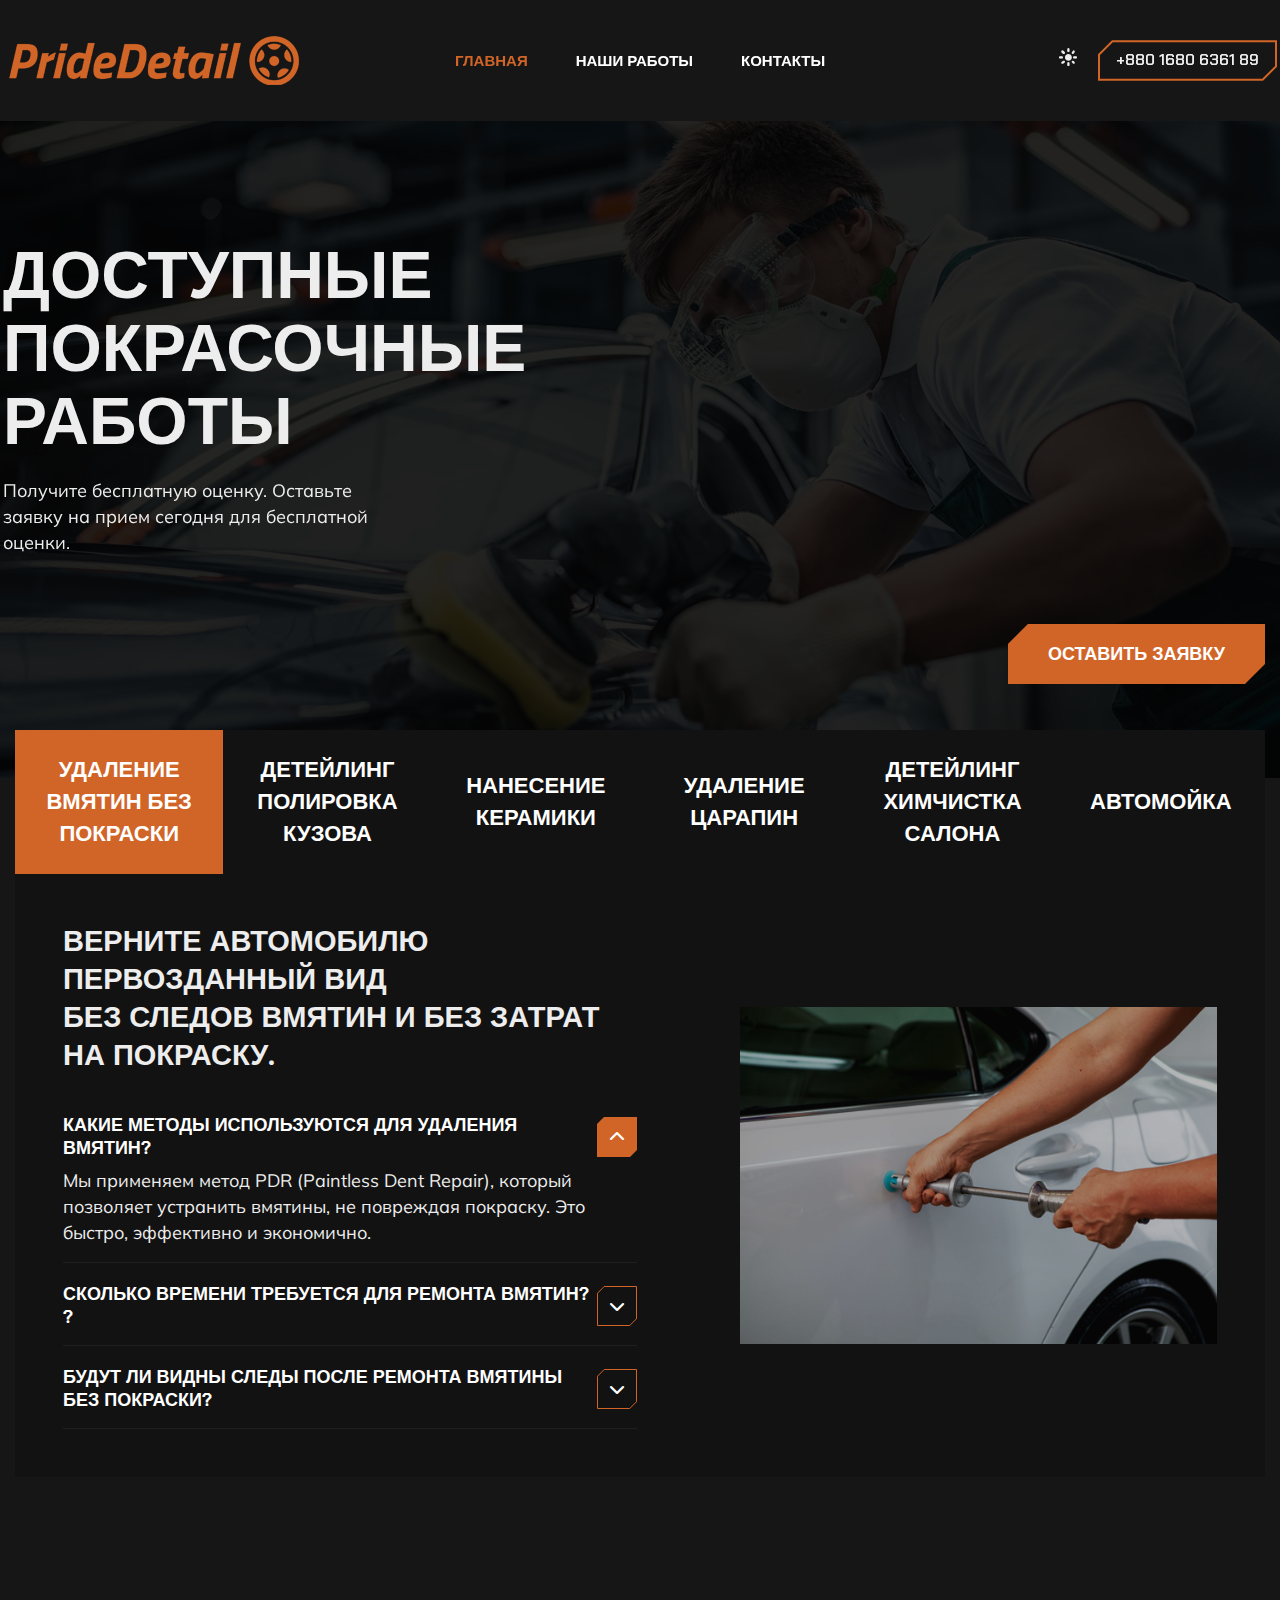
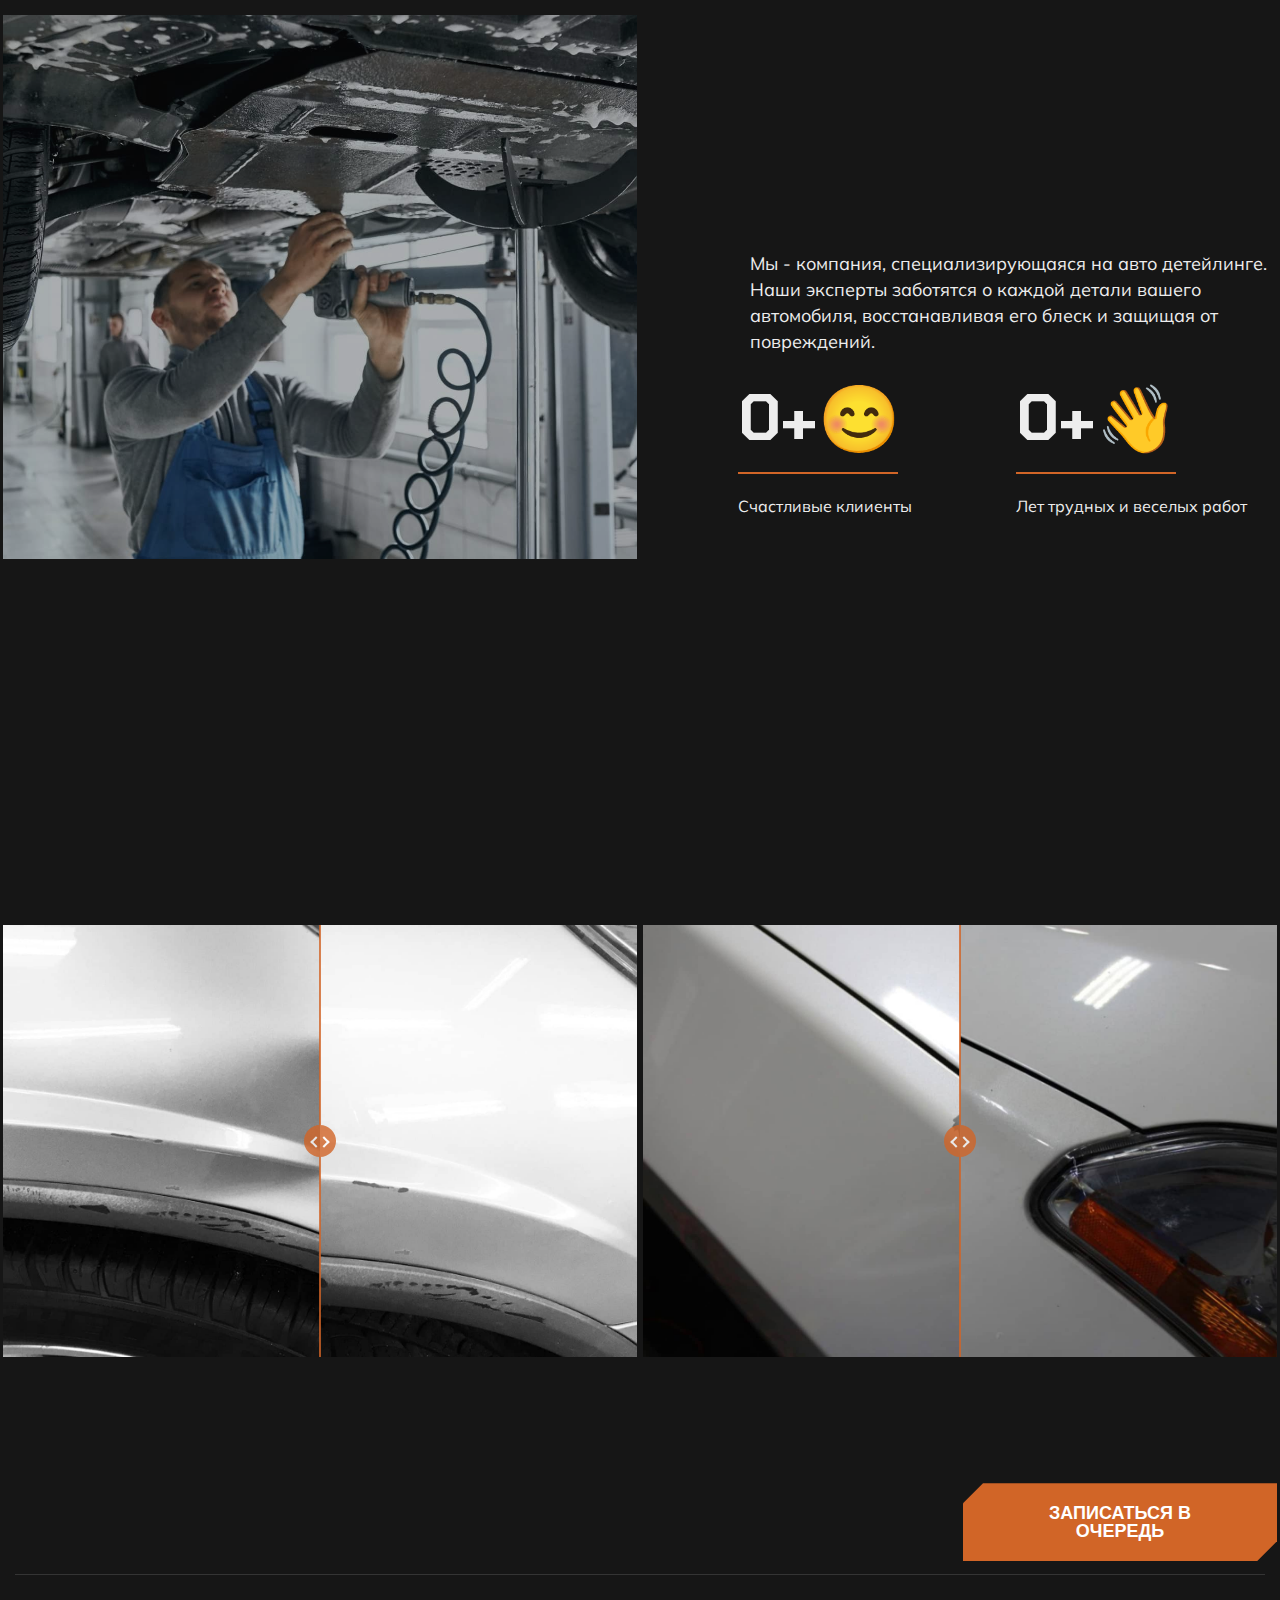
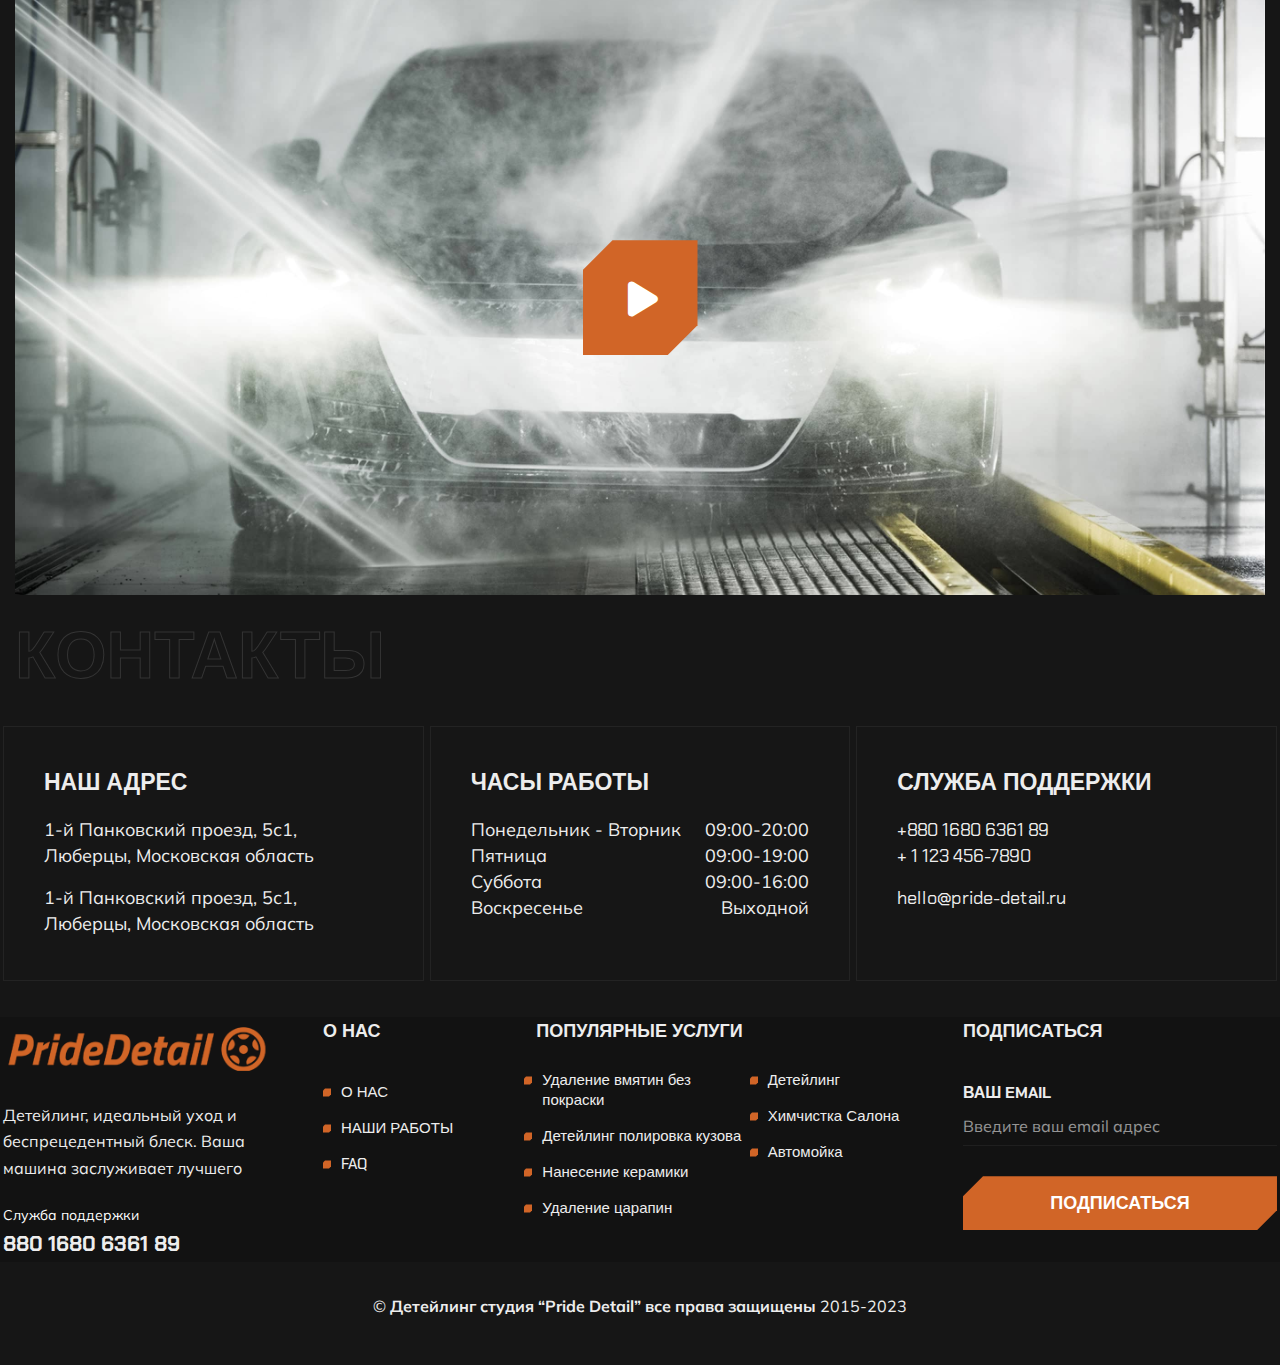
==== commit 34cc9b5d: "erfgergfer" ====
--- a/index.html
+++ b/index.html
@@ -664,7 +664,7 @@
                 </section>
             </main>
             <footer class="site_footer">
-                <div class="footer_content_area section_space_lg bg_gray_dark">
+                <div class="footer_content_area mt-5 section_space bg_gray_dark">
                     <div class="container">
                         <div class="row">
                             <div class="col-lg-3 col-md-6 col-sm-6">
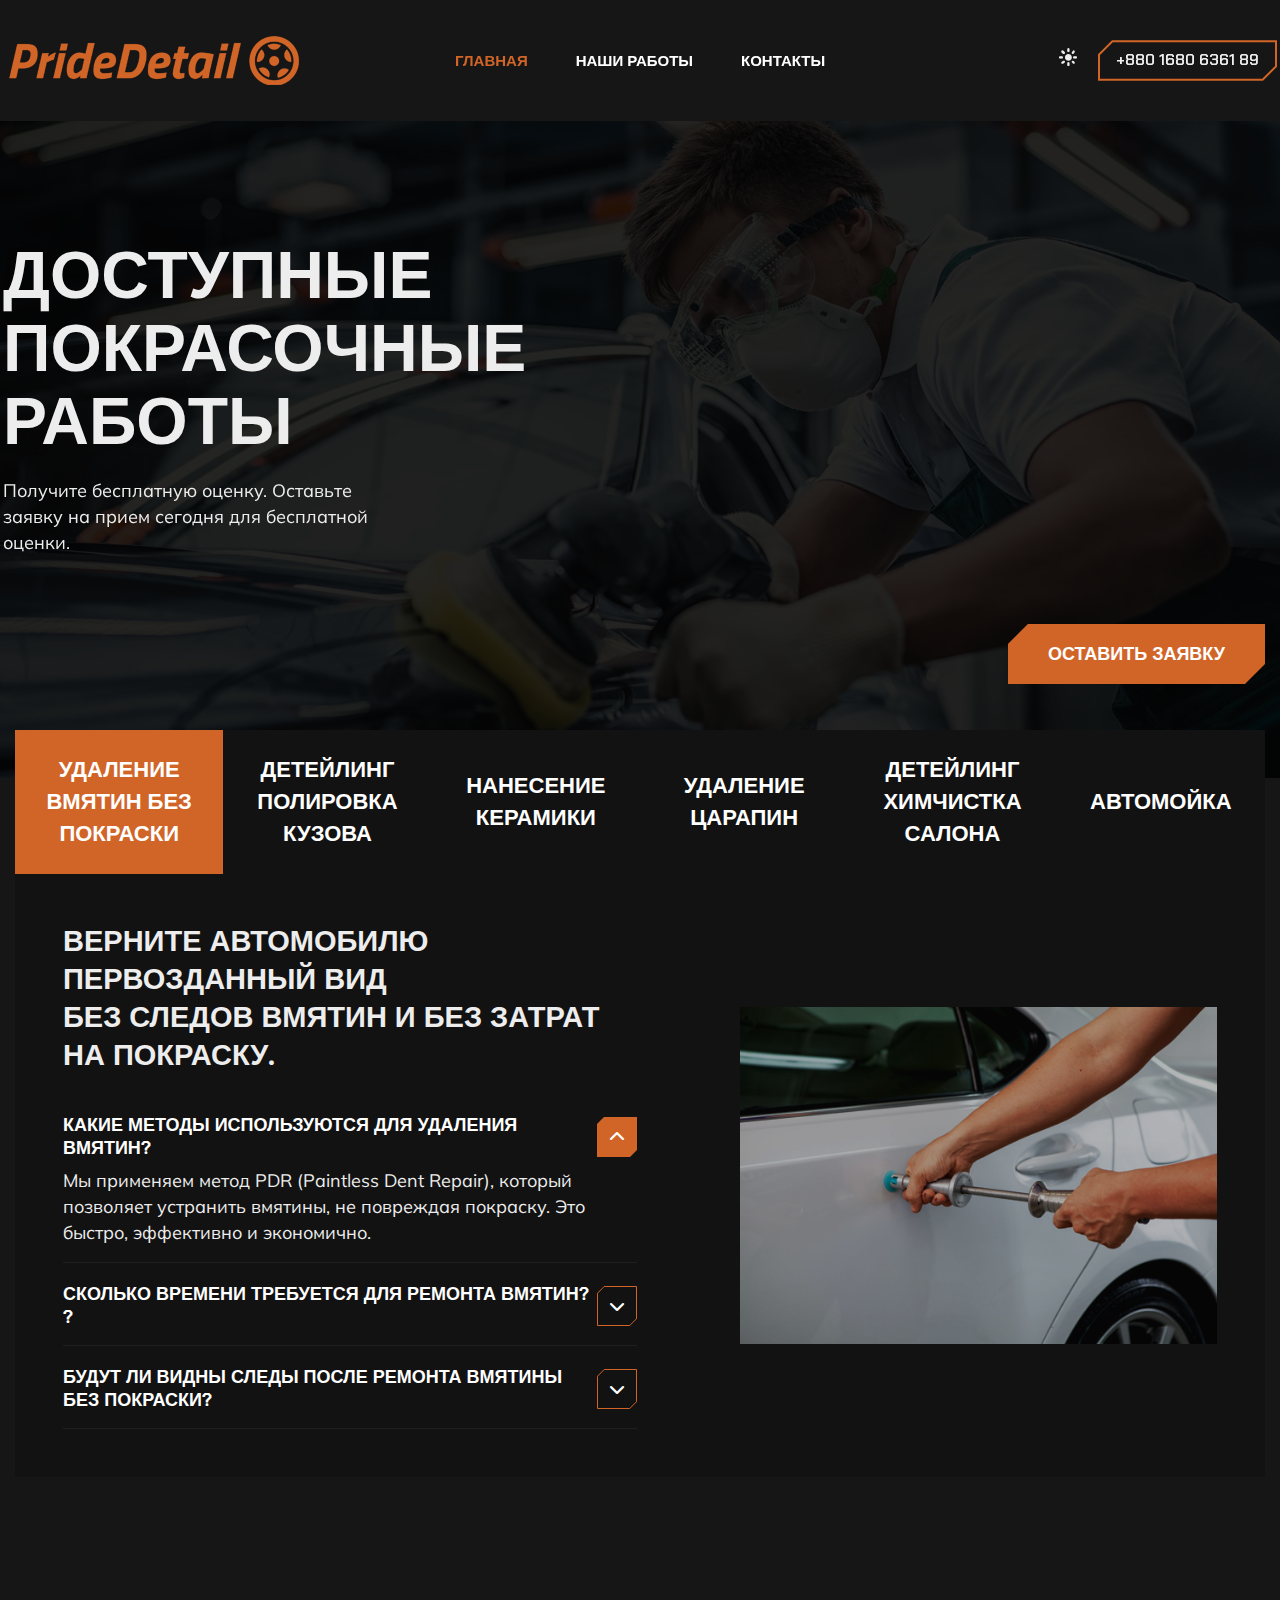
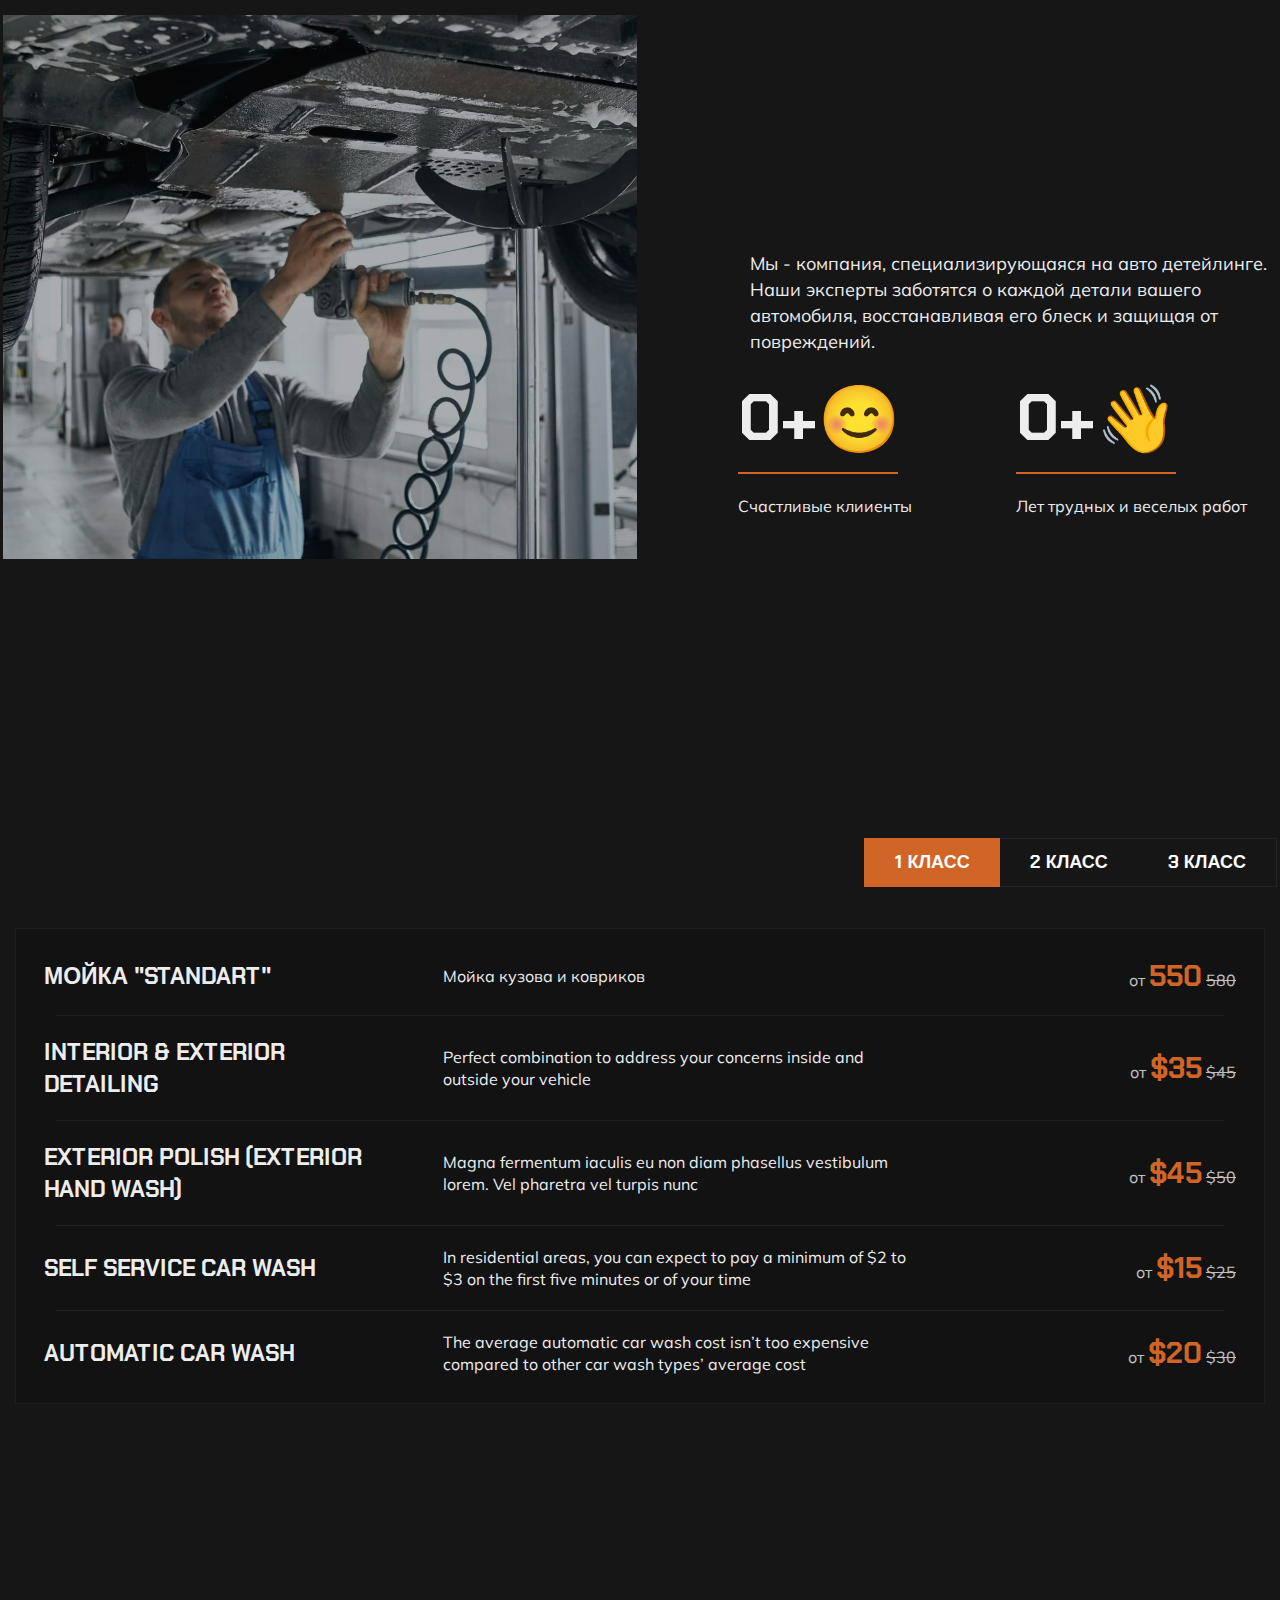
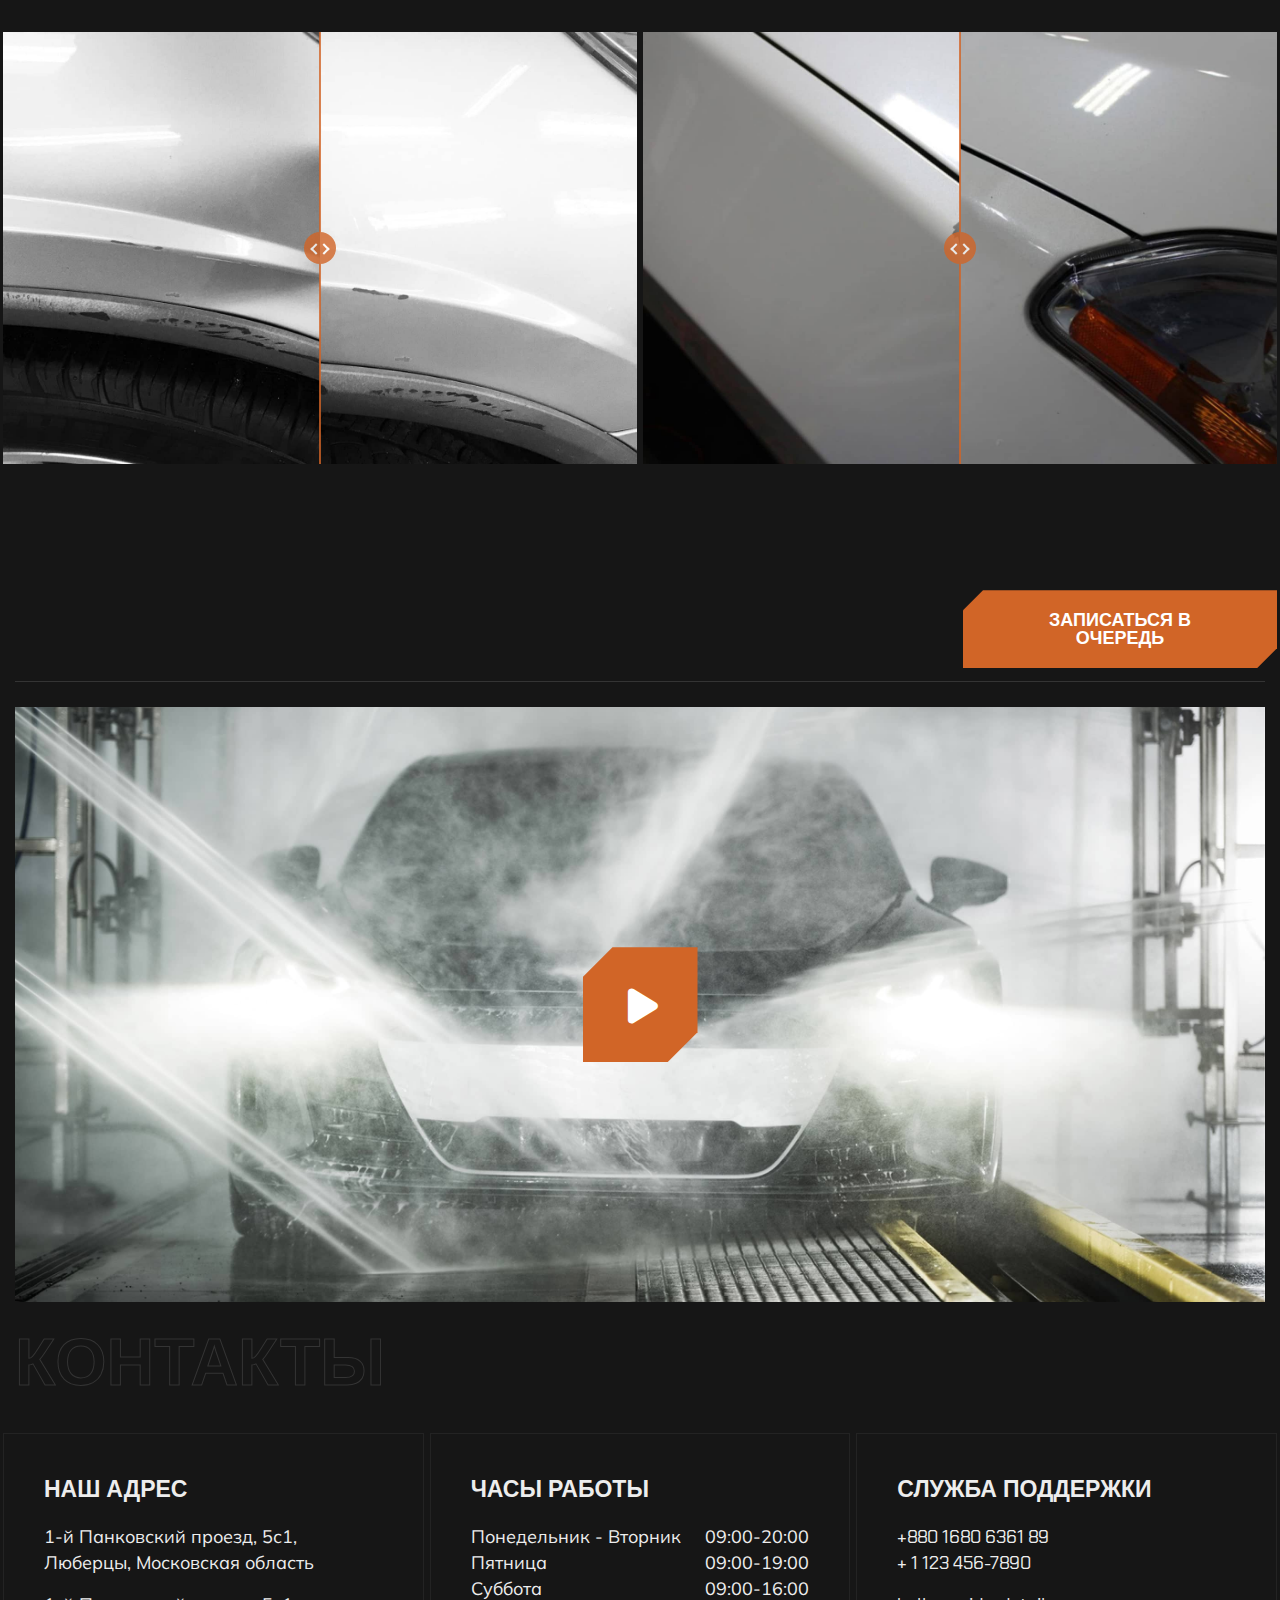
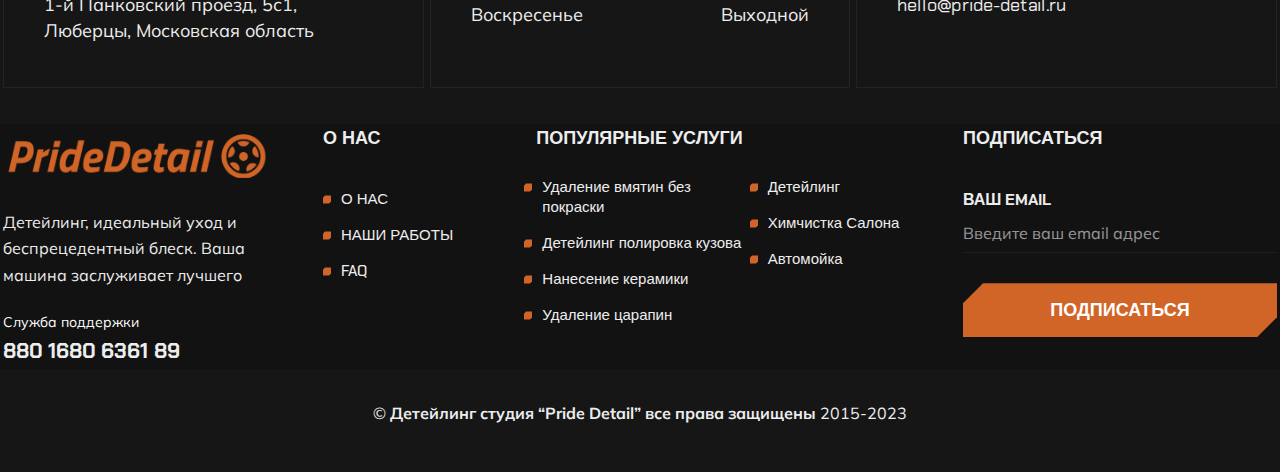
==== commit dc60af13: "pricing" ====
--- a/index.html
+++ b/index.html
@@ -39,7 +39,7 @@
                                 <nav class="main_menu navbar navbar-expand-lg">
                                     <div class="main_menu_inner collapse navbar-collapse justify-content-center" id="main_menu_dropdown">
                                         <ul class="main_menu_list unordered_list_center">
-                                            <li class="active"><a href="/">Главная</a></li>                                            
+                                            <li class="active"><a href="/">Главная</a></li>
                                             <li><a href="#our_jobs">Наши работы</a></li>
                                             <li><a href="#contacts">Контакты</a></li>
                                         </ul>
@@ -73,7 +73,7 @@
                                         <div class="slider_content">
                                             <h3 class="title_text wow" data-animation="fadeInUp" data-delay=".2s">Доступные покрасочные работы</h3>
                                             <p class="wow" data-animation="fadeInUp" data-delay=".4s">Получите бесплатную оценку. Оставьте заявку на прием сегодня для бесплатной оценки.</p>
-                                            
+
                                         </div>
                                     </div>
                                 </div>
@@ -91,7 +91,7 @@
                                         <div class="slider_content">
                                             <h3 class="title_text wow" data-animation="fadeInUp" data-delay=".2s">Недорогие покрасочные работы автомобиля</h3>
                                             <p class="wow" data-animation="fadeInUp" data-delay=".4s">Оставьте заявку.</p>
-                                            
+
                                         </div>
                                     </div>
                                 </div>
@@ -551,7 +551,7 @@
                                     <div class="section_heading">
                                         <h2 class="heading_text wow" data-splitting>МЫ ДЕЛАЕМ РЕМОНТ АВТОМОБИЛЕЙ БОЛЕЕ УДОБНЫМ</h2>
                                         <p class="heading_description mb-0">
-                                            Мы - компания, специализирующаяся на авто детейлинге. Наши эксперты заботятся о каждой детали вашего автомобиля, восстанавливая его блеск и защищая от повреждений. 
+                                            Мы - компания, специализирующаяся на авто детейлинге. Наши эксперты заботятся о каждой детали вашего автомобиля, восстанавливая его блеск и защищая от повреждений.
                                         </p>
                                     </div>
                                     <div class="row">
@@ -575,7 +575,151 @@
                         </div>
                     </div>
                 </section>
-                
+
+                <section class="carwash_price_list_section section_space_lg pb-0">
+                    <div class="container">
+                        <div class="section_heading">
+                            <div class="row align-items-center">
+                                <div class="col-lg-6">
+                                    <h2 class="heading_text wow mb-lg-0 words chars splitting animated" data-splitting="" style="visibility: visible; --word-total: 4; --char-total: 17;">
+                                        Основные услуги
+                                    </h2>
+                                </div>
+                                <div class="col-lg-6">
+                                    <ul class="nav tab_nav style_2 unordered_list_end" role="tablist">
+                                        <li role="presentation">
+                                            <button class="active" data-bs-toggle="tab" data-bs-target="#tab_cooling_system" type="button" role="tab" aria-selected="true"><span class="btn_text">1 класс</span></button>
+                                        </li>
+                                        <li role="presentation">
+                                            <button data-bs-toggle="tab" data-bs-target="#tab_tire_repair" type="button" role="tab" aria-selected="false" tabindex="-1"><span class="btn_text">2 класс</span></button>
+                                        </li>
+                                        <li role="presentation">
+                                            <button data-bs-toggle="tab" data-bs-target="#tab_steering_repair" type="button" role="tab" aria-selected="false" tabindex="-1"><span class="btn_text">3 класс</span></button>
+                                        </li>
+                                    </ul>
+                                </div>
+                            </div>
+                        </div>
+                        <div class="tab-content">
+                            <div class="tab-pane fade show active" id="tab_cooling_system" role="tabpanel">
+                                <div class="service_pricelist_item">
+                                    <div class="row align-items-center">
+                                        <div class="col-lg-4"><h3 class="item_title mb-0">Мойка "Standart"</h3></div>
+                                        <div class="col-lg-6"><p class="mb-0">Мойка кузова и ковриков</p></div>
+                                        <div class="col-lg-2">
+                                            <div class="item_price text-lg-end"><sub>от</sub> <span class="sale_price">550</span> <del class="remove_price">580</del></div>
+                                        </div>
+                                    </div>
+                                </div>
+                                <div class="service_pricelist_item">
+                                    <div class="row align-items-center">
+                                        <div class="col-lg-4"><h3 class="item_title mb-0">Interior &amp; Exterior Detailing</h3></div>
+                                        <div class="col-lg-6"><p class="mb-0">Perfect combination to address your concerns inside and outside your vehicle</p></div>
+                                        <div class="col-lg-2">
+                                            <div class="item_price text-lg-end"><sub>от</sub> <span class="sale_price">$35</span> <del class="remove_price">$45</del></div>
+                                        </div>
+                                    </div>
+                                </div>
+                                <div class="service_pricelist_item">
+                                    <div class="row align-items-center">
+                                        <div class="col-lg-4"><h3 class="item_title mb-0">Exterior Polish (Exterior Hand Wash)</h3></div>
+                                        <div class="col-lg-6"><p class="mb-0">Magna fermentum iaculis eu non diam phasellus vestibulum lorem. Vel pharetra vel turpis nunc</p></div>
+                                        <div class="col-lg-2">
+                                            <div class="item_price text-lg-end"><sub>от</sub> <span class="sale_price">$45</span> <del class="remove_price">$50</del></div>
+                                        </div>
+                                    </div>
+                                </div>
+                                <div class="service_pricelist_item">
+                                    <div class="row align-items-center">
+                                        <div class="col-lg-4"><h3 class="item_title mb-0">Self Service Car Wash</h3></div>
+                                        <div class="col-lg-6"><p class="mb-0">In residential areas, you can expect to pay a minimum of $2 to $3 on the first five minutes or of your time</p></div>
+                                        <div class="col-lg-2">
+                                            <div class="item_price text-lg-end"><sub>от</sub> <span class="sale_price">$15</span> <del class="remove_price">$25</del></div>
+                                        </div>
+                                    </div>
+                                </div>
+                                <div class="service_pricelist_item">
+                                    <div class="row align-items-center">
+                                        <div class="col-lg-4"><h3 class="item_title mb-0">Automatic Car Wash</h3></div>
+                                        <div class="col-lg-6"><p class="mb-0">The average automatic car wash cost isn’t too expensive compared to other car wash types’ average cost</p></div>
+                                        <div class="col-lg-2">
+                                            <div class="item_price text-lg-end"><sub>от</sub> <span class="sale_price">$20</span> <del class="remove_price">$30</del></div>
+                                        </div>
+                                    </div>
+                                </div>
+                            </div>
+                            <div class="tab-pane fade" id="tab_tire_repair" role="tabpanel">
+                                <div class="service_pricelist_item">
+                                    <div class="row align-items-center">
+                                        <div class="col-lg-4"><h3 class="item_title mb-0">Мойка "Standart"</h3></div>
+                                        <div class="col-lg-6"><p class="mb-0">Мойка кузова и ковриков</p></div>
+                                        <div class="col-lg-2">
+                                            <div class="item_price text-lg-end"><sub>от</sub> <span class="sale_price">650</span> <del class="remove_price">680</del></div>
+                                        </div>
+                                    </div>
+                                </div>
+                                <div class="service_pricelist_item">
+                                    <div class="row align-items-center">
+                                        <div class="col-lg-4"><h3 class="item_title mb-0">Exterior Polish (Exterior Hand Wash)</h3></div>
+                                        <div class="col-lg-6"><p class="mb-0">Magna fermentum iaculis eu non diam phasellus vestibulum lorem. Vel pharetra vel turpis nunc</p></div>
+                                        <div class="col-lg-2">
+                                            <div class="item_price text-lg-end"><sub>от</sub> <span class="sale_price">$45</span> <del class="remove_price">$50</del></div>
+                                        </div>
+                                    </div>
+                                </div>
+                                <div class="service_pricelist_item">
+                                    <div class="row align-items-center">
+                                        <div class="col-lg-4"><h3 class="item_title mb-0">Self Service Car Wash</h3></div>
+                                        <div class="col-lg-6"><p class="mb-0">In residential areas, you can expect to pay a minimum of $2 to $3 on the first five minutes or of your time</p></div>
+                                        <div class="col-lg-2">
+                                            <div class="item_price text-lg-end"><sub>от</sub> <span class="sale_price">$15</span> <del class="remove_price">$25</del></div>
+                                        </div>
+                                    </div>
+                                </div>
+                                <div class="service_pricelist_item">
+                                    <div class="row align-items-center">
+                                        <div class="col-lg-4"><h3 class="item_title mb-0">Automatic Car Wash</h3></div>
+                                        <div class="col-lg-6"><p class="mb-0">The average automatic car wash cost isn’t too expensive compared to other car wash types’ average cost</p></div>
+                                        <div class="col-lg-2">
+                                            <div class="item_price text-lg-end"><sub>от</sub> <span class="sale_price">$20</span> <del class="remove_price">$30</del></div>
+                                        </div>
+                                    </div>
+                                </div>
+                            </div>
+                            <div class="tab-pane fade" id="tab_steering_repair" role="tabpanel">
+                                <div class="service_pricelist_item">
+                                    <div class="row align-items-center">
+                                        <div class="col-lg-4"><h3 class="item_title mb-0">Мойка "Standart"</h3></div>
+                                        <div class="col-lg-6"><p class="mb-0">Мойка кузова и ковриков</p></div>
+                                        <div class="col-lg-2">
+                                            <div class="item_price text-lg-end"><sub>от</sub> <span class="sale_price">700</span> <del class="remove_price">730</del></div>
+                                        </div>
+                                    </div>
+                                </div>
+                                <div class="service_pricelist_item">
+                                    <div class="row align-items-center">
+                                        <div class="col-lg-4"><h3 class="item_title mb-0">Self Service Car Wash</h3></div>
+                                        <div class="col-lg-6"><p class="mb-0">In residential areas, you can expect to pay a minimum of $2 to $3 on the first five minutes or of your time</p></div>
+                                        <div class="col-lg-2">
+                                            <div class="item_price text-lg-end"><sub>от</sub> <span class="sale_price">$15</span> <del class="remove_price">$25</del></div>
+                                        </div>
+                                    </div>
+                                </div>
+                                <div class="service_pricelist_item">
+                                    <div class="row align-items-center">
+                                        <div class="col-lg-4"><h3 class="item_title mb-0">Automatic Car Wash</h3></div>
+                                        <div class="col-lg-6"><p class="mb-0">The average automatic car wash cost isn’t too expensive compared to other car wash types’ average cost</p></div>
+                                        <div class="col-lg-2">
+                                            <div class="item_price text-lg-end"><sub>от</sub> <span class="sale_price">$20</span> <del class="remove_price">$30</del></div>
+                                        </div>
+                                    </div>
+                                </div>
+                            </div>
+                        </div>
+                    </div>
+                </section>
+
+
                 <section class="portfolio_section section_space_lg pb-0" id="our_jobs">
                     <div class="container">
                         <div class="section_heading"><h2 class="heading_text mb-0 wow" data-splitting>Наши работы</h2></div>
@@ -604,7 +748,7 @@
                        <div class="btn_wrap pb-0 d-lg-none d-block text-center"><a class="btn btn-primary" href="#contacts"><span class="btn_text">Записаться в очередь</span></a></div>
                     </div>
                  </section>
-                <section class="map_section section_space mt-4 pb-0" id="contacts">                 
+                <section class="map_section section_space mt-4 pb-0" id="contacts">
                   <div class="container mb-4">
                     <div class="section_heading">
                       <div class="outline_text">Контакты</div>
@@ -731,7 +875,7 @@
                                         </div>
                                         <div class="col-md-6 col-sm-6">
                                             <ul class="info_list unordered_list_block">
-                                                
+
                                                 <li>
                                                     <a href="#">
                                                         <span class="info_icon"><img src="icon_square.svg" alt="ProMotors - Icon Square" /> </span><span class="info_text">Детейлинг</span>
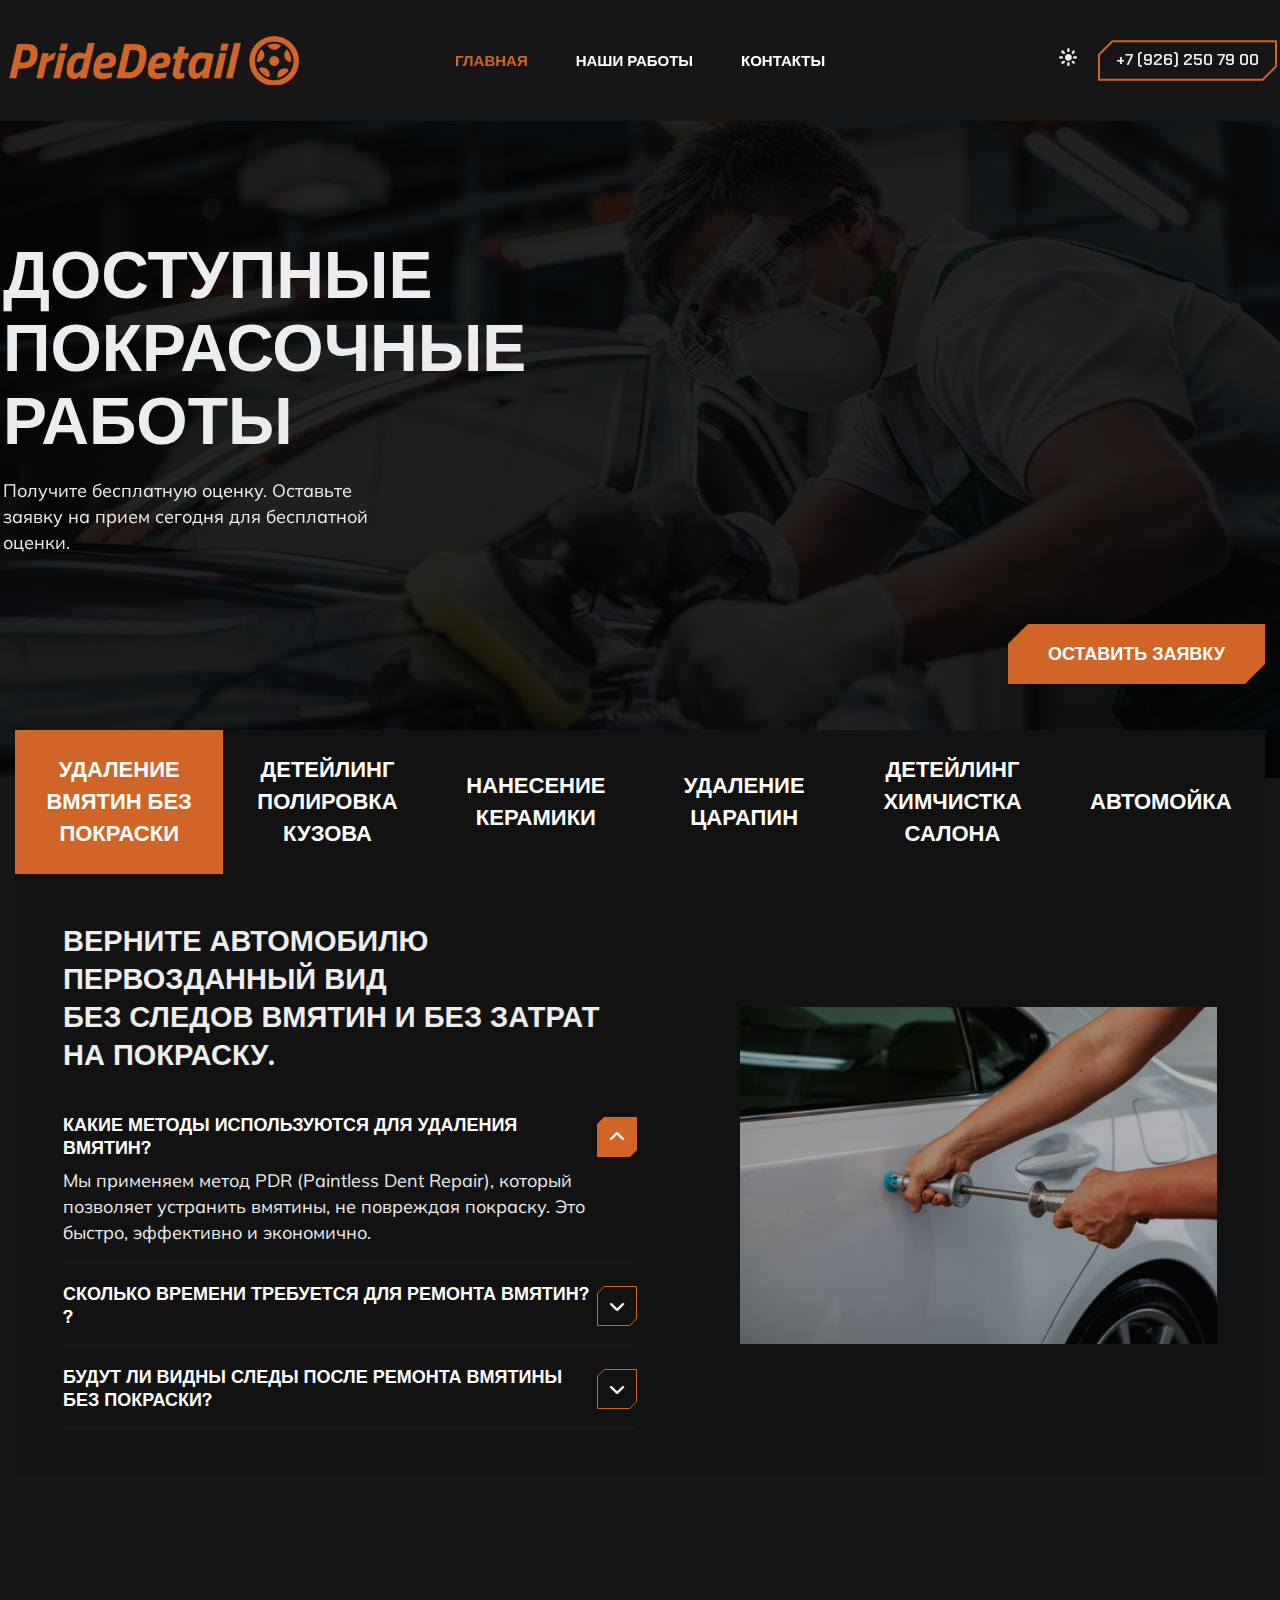
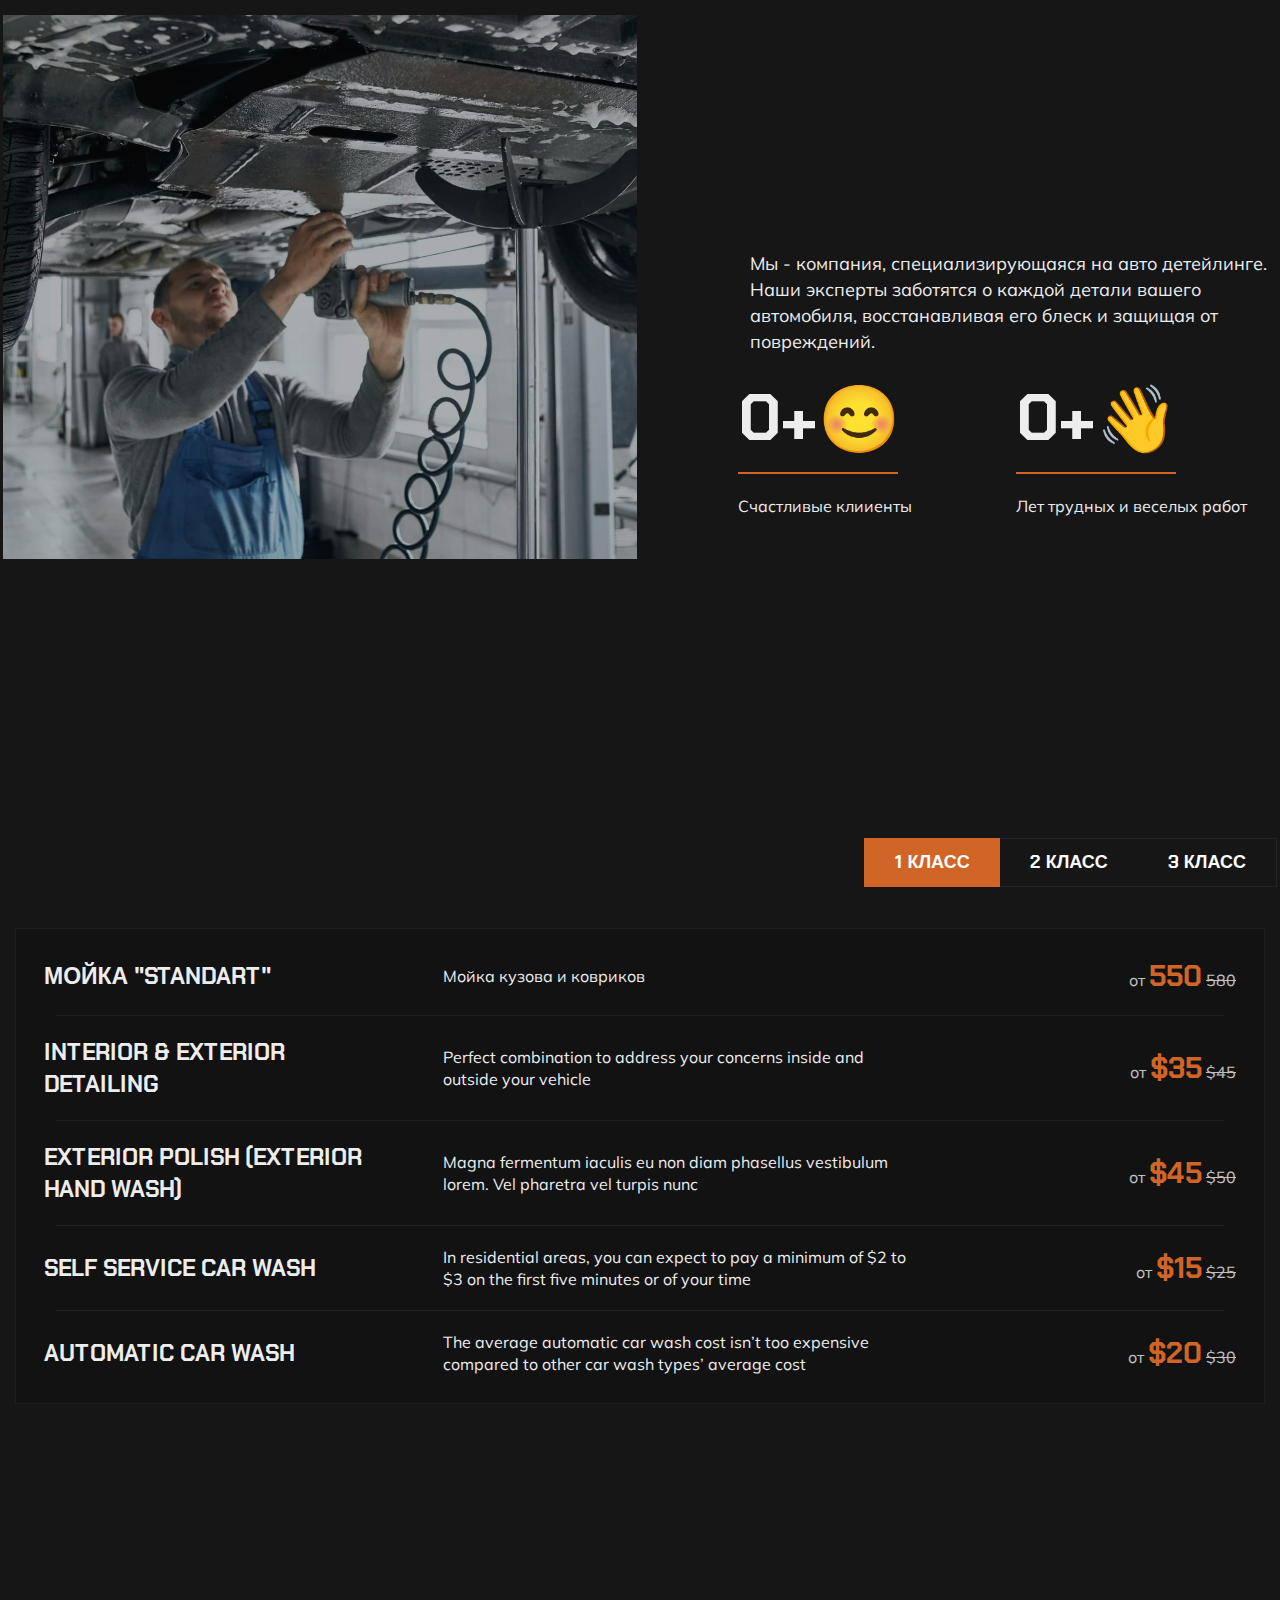
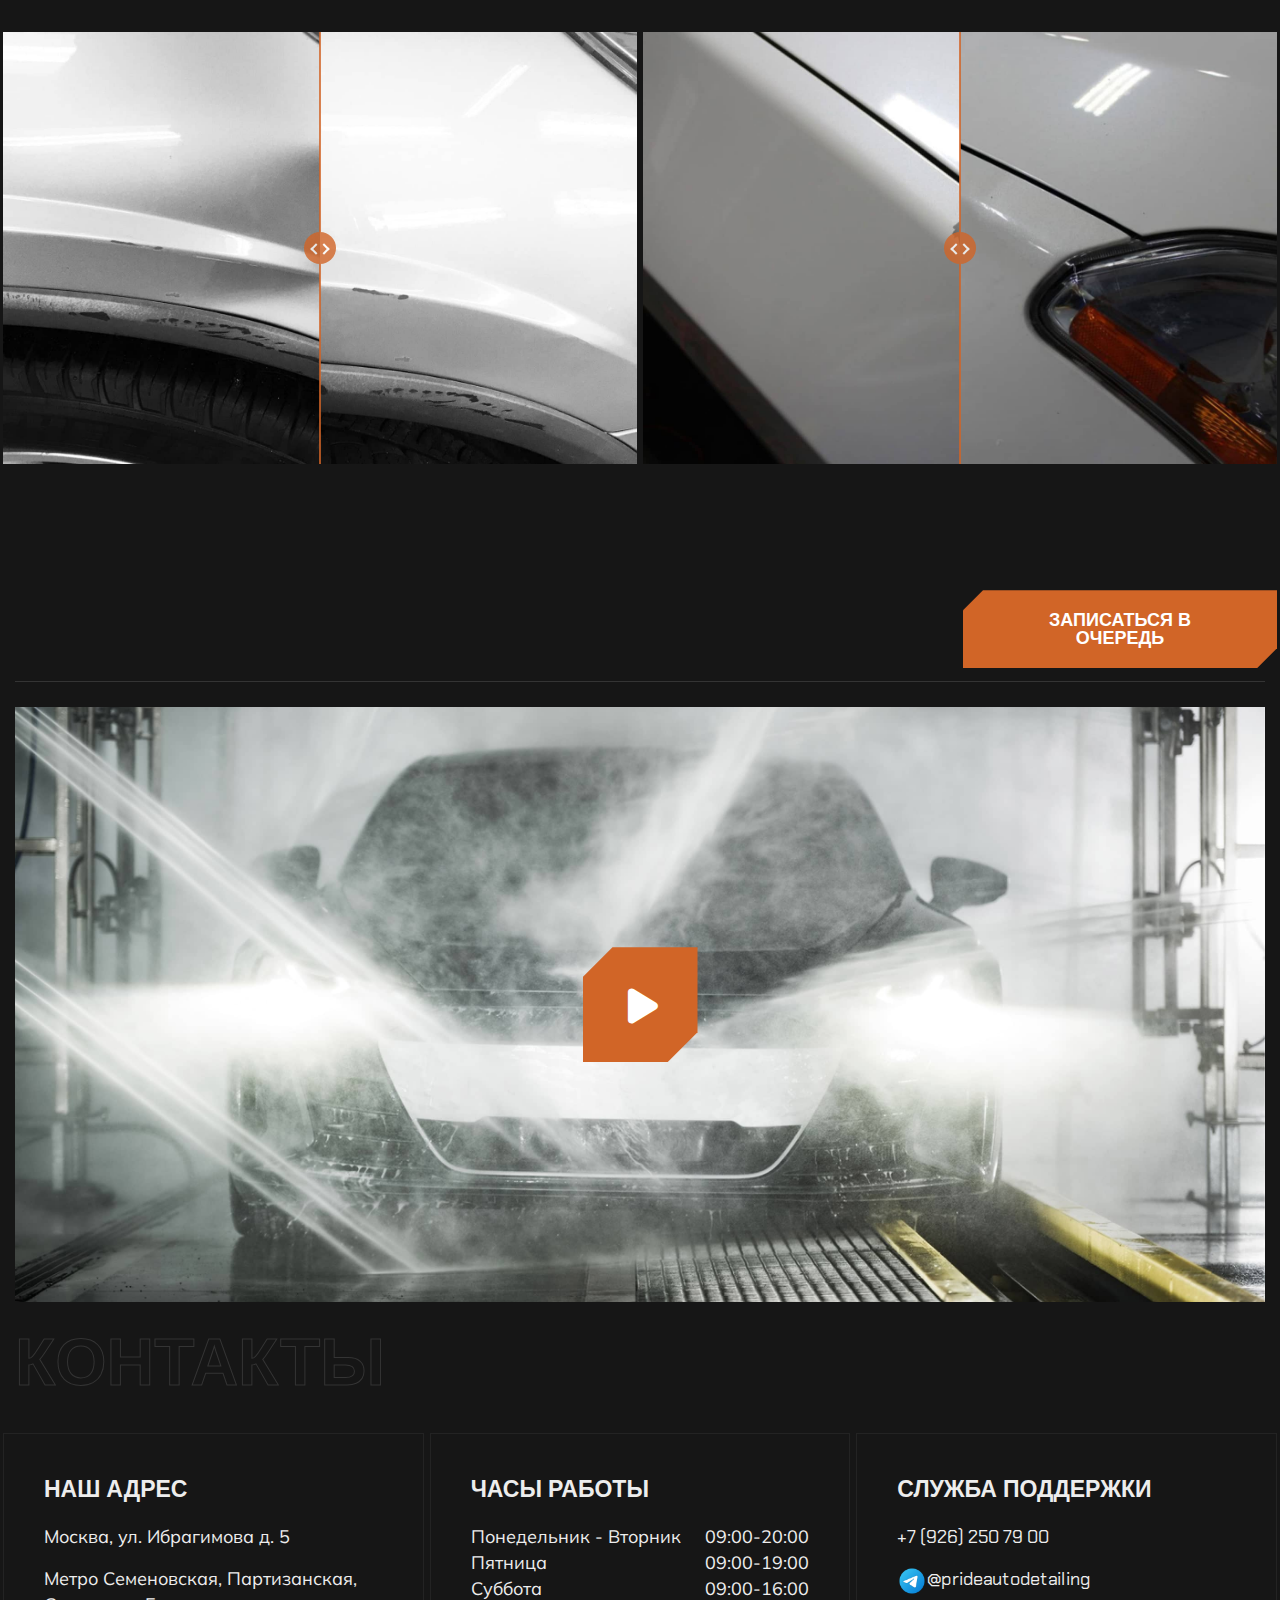
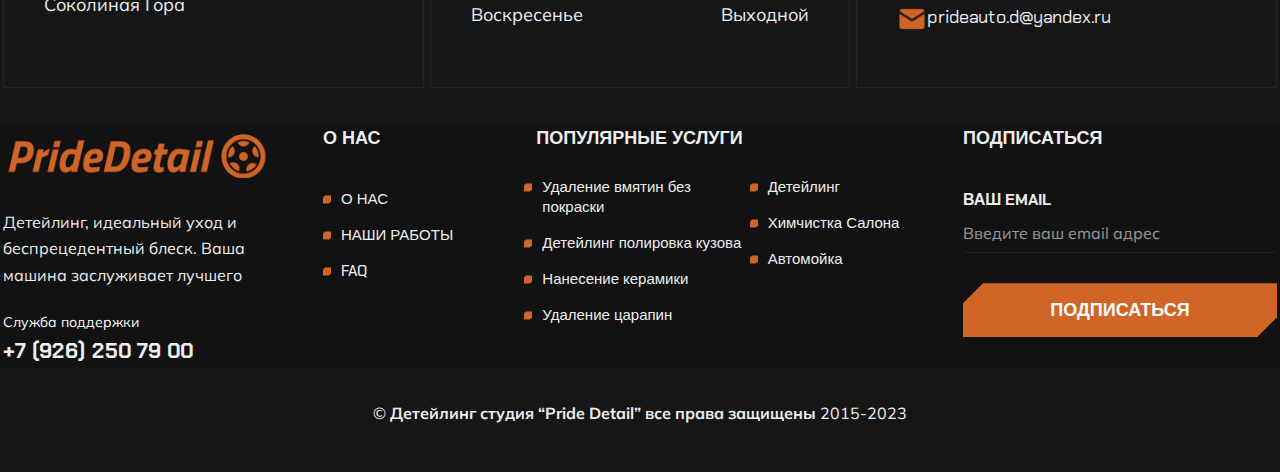
==== commit c326f7e3: "pricing" ====
--- a/index.html
+++ b/index.html
@@ -55,7 +55,7 @@
                                         <div class="mode-switch" data-bs-toggle="mode" data-cursor="-opaque" data-magnetic><input id="theme-mode-btn" type="checkbox" /></div>
                                     </li>
                                     <li>
-                                        <a class="btn_hotline" href="tel:+8801680636189"><span class="btn_text" data-text="+880 1680 6361 89">+880 1680 6361 89</span></a>
+                                        <a class="btn_hotline" href="tel:+79262507900"><span class="btn_text" data-text="+79262507900">+7 (926) 250 79 00</span></a>
                                     </li>
                                 </ul>
                             </div>
@@ -759,8 +759,8 @@
                         <div class="contact_info_box">
                             <h3 class="item_title">Наш адрес</h3>
                             <ul class="info_list unordered_list_block pe-lg-2">
-                                <li><span class="info_text mb-3">1-й Панковский проезд, 5с1, Люберцы, Московская область</span></li>
-                                <li><span class="info_text">1-й Панковский проезд, 5с1, Люберцы, Московская область</span></li>
+                                <li><span class="info_text mb-3">Москва, ул. Ибрагимова д. 5</span></li>
+                                <li><span class="info_text mb-3">Метро Семеновская, Партизанская, Соколиная Гора</span></li>
                             </ul>
                         </div>
                     </div>
@@ -789,12 +789,19 @@
                             <ul class="info_list unordered_list_block">
                                 <li>
                                     <span class="info_text mb-3">
-                                        <span class="d-block"><a href="tel:+8801680636189">+880 1680 6361 89</a> </span><span class="d-block"><a href="tel:+11234567890">+ 1 123 456-7890</a></span>
+                                        <span class="d-block"><a href="tel:+79262507900">+7 (926) 250 79 00</a> </span>
                                     </span>
                                 </li>
-                                <li>
+                                <li class="mb-2">
                                     <span class="info_text">
-                                        <span class="d-block"><span class="d-block"><a href="mailto:hello@pride-detail.ru">hello@pride-detail.ru</a></span>
+                                        <img width="30px" src="assets/images/icons8-telegram-48.png" >
+                                        <span class="d-block" style="float: right;"><a href="https://t.me/prideautodetailing">@prideautodetailing</a></span>
+                                    </span>
+                                </li>
+                                <li class="mb-2">
+                                    <span class="info_text">
+                                        <img width="30px" src="assets/images/icons8-email-24.png" >
+                                        <span class="d-block" style="float: right;"><a href="mailto:prideauto.d@yandex.ru">prideauto.d@yandex.ru</a></span>
                                     </span>
                                 </li>
                             </ul>
@@ -803,7 +810,7 @@
                     </div>
                   </div>
                     <div class="gmap_canvas">
-                      <script type="text/javascript" charset="utf-8" async src="https://api-maps.yandex.ru/services/constructor/1.0/js/?um=constructor%3A8a0e78dd01a6cde96222d193a5c1e2dab62112c460a17885a48e5af493af5476&amp;width=100%25&amp;height=580&amp;lang=ru_RU&amp;scroll=false"></script>
+                        <script type="text/javascript" charset="utf-8" async src="https://api-maps.yandex.ru/services/constructor/1.0/js/?um=constructor%3A8a0e78dd01a6cde96222d193a5c1e2dab62112c460a17885a48e5af493af5476&amp;width=100%25&amp;height=580&amp;lang=ru_RU&amp;scroll=false"></script>
                     </div>
                 </section>
             </main>
@@ -820,7 +827,7 @@
                                         </a>
                                     </div>
                                     <p>Детейлинг, идеальный уход и беспрецедентный блеск. Ваша машина заслуживает лучшего</p>
-                                    <div class="footer_hotline"><span>Служба поддержки</span> <a class="hotline_number" href="tel:8801680636189">880 1680 6361 89</a></div>
+                                    <div class="footer_hotline"><span>Служба поддержки</span> <a class="hotline_number" href="tel:+79262507900">+7 (926) 250 79 00</a></div>
                                 </div>
                             </div>
                             <div class="col-lg-2 col-md-6 col-sm-6">
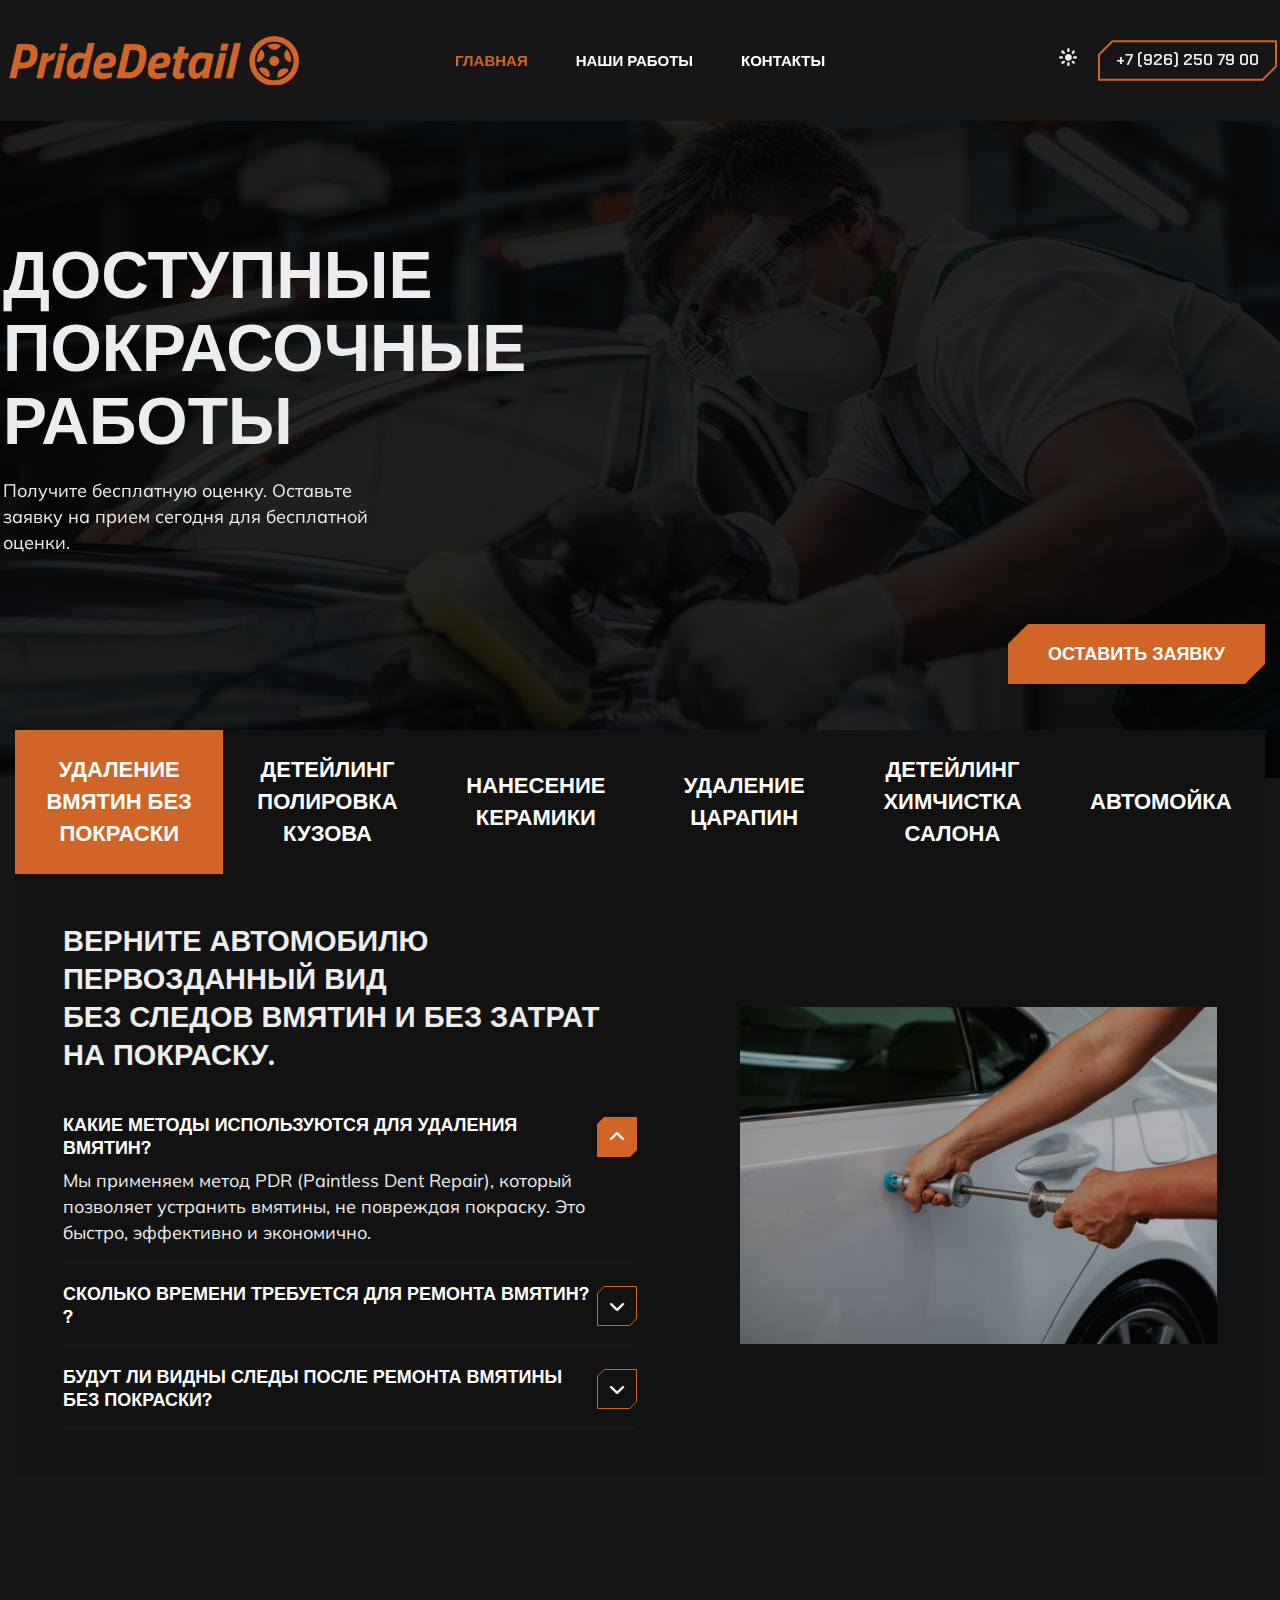
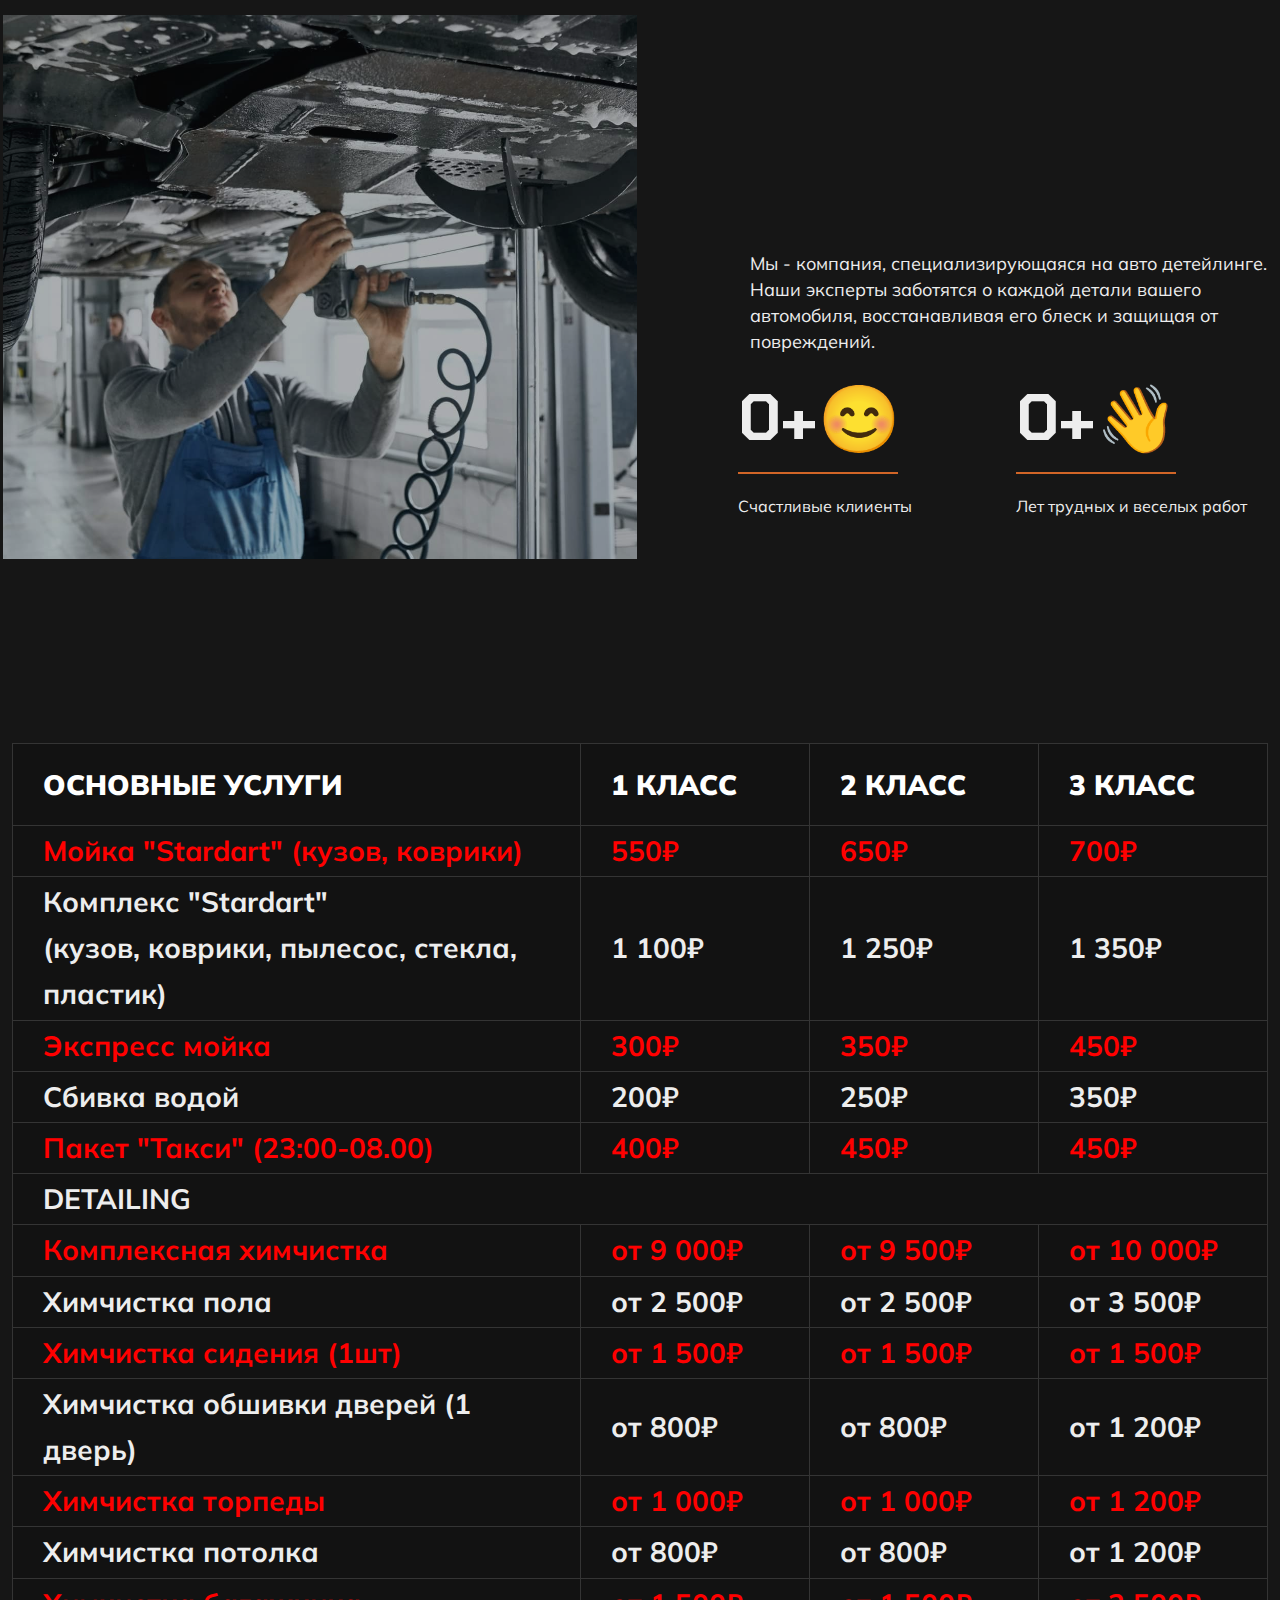
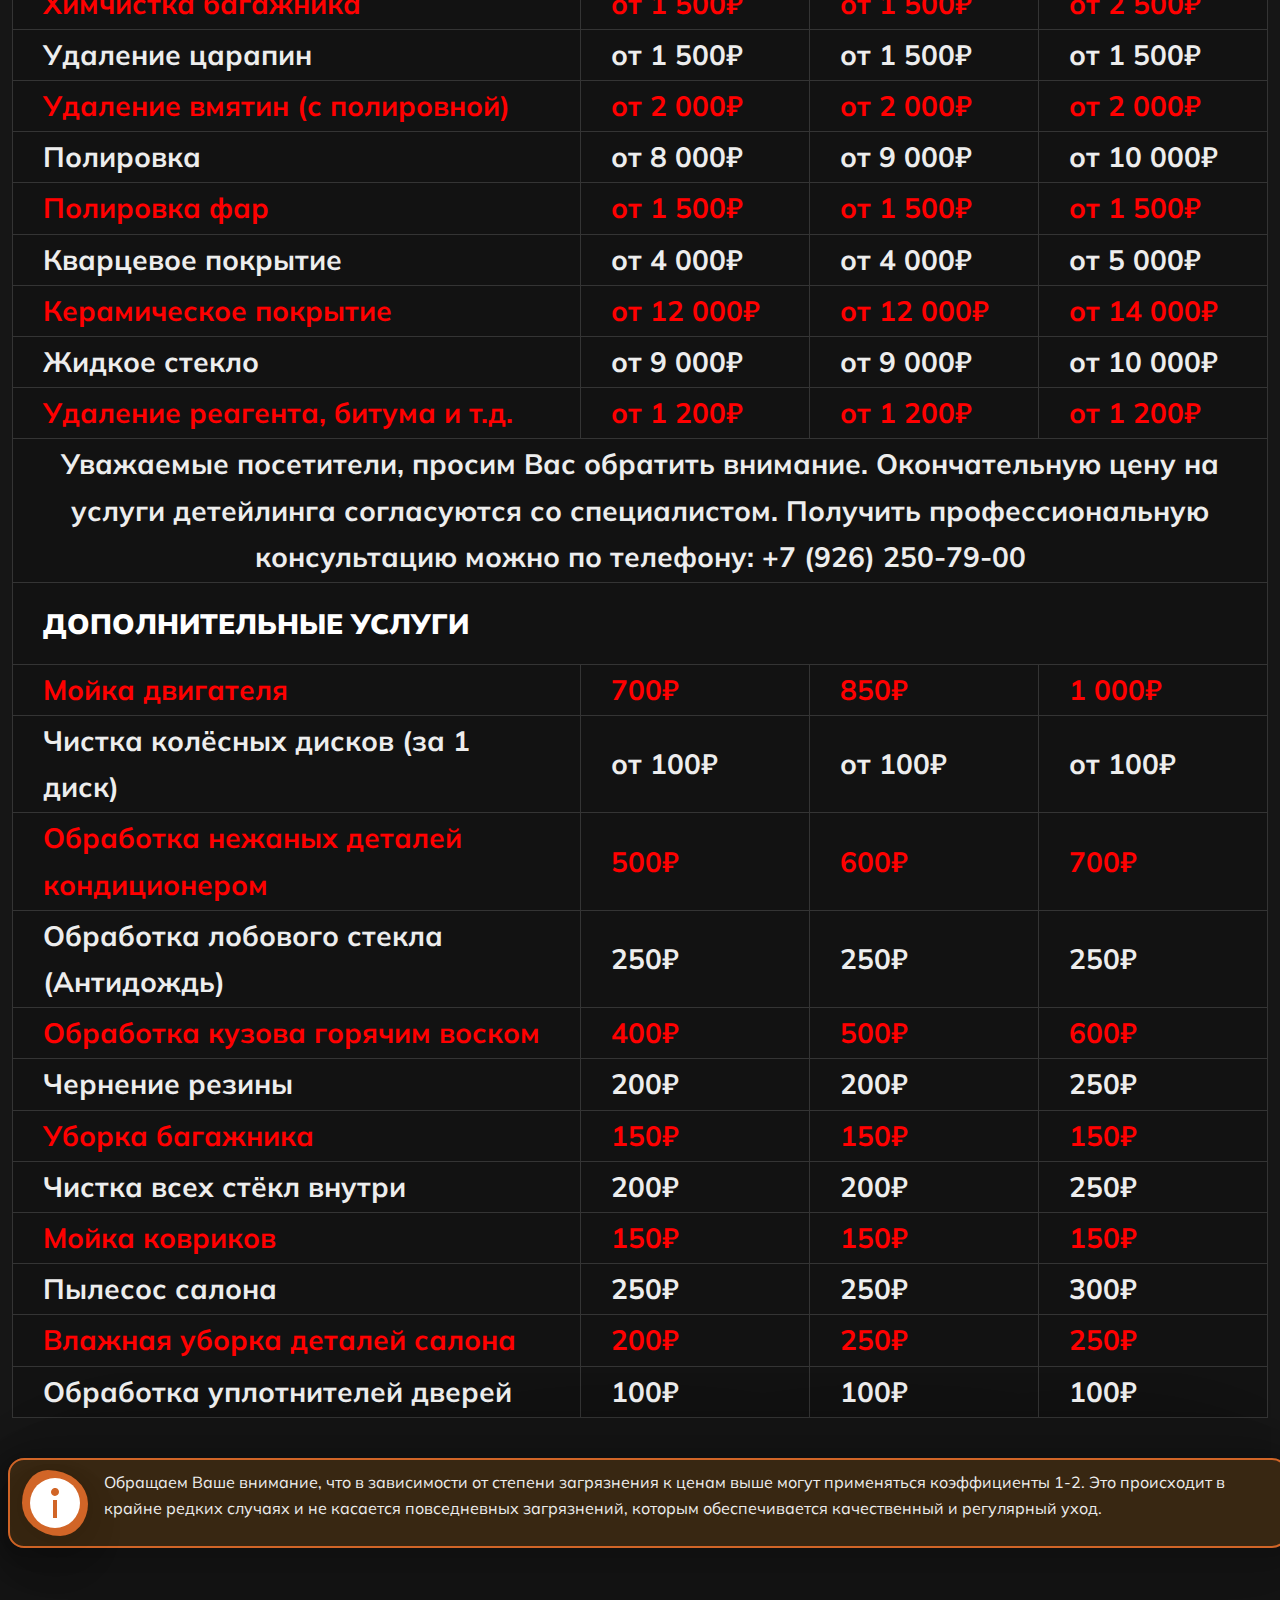
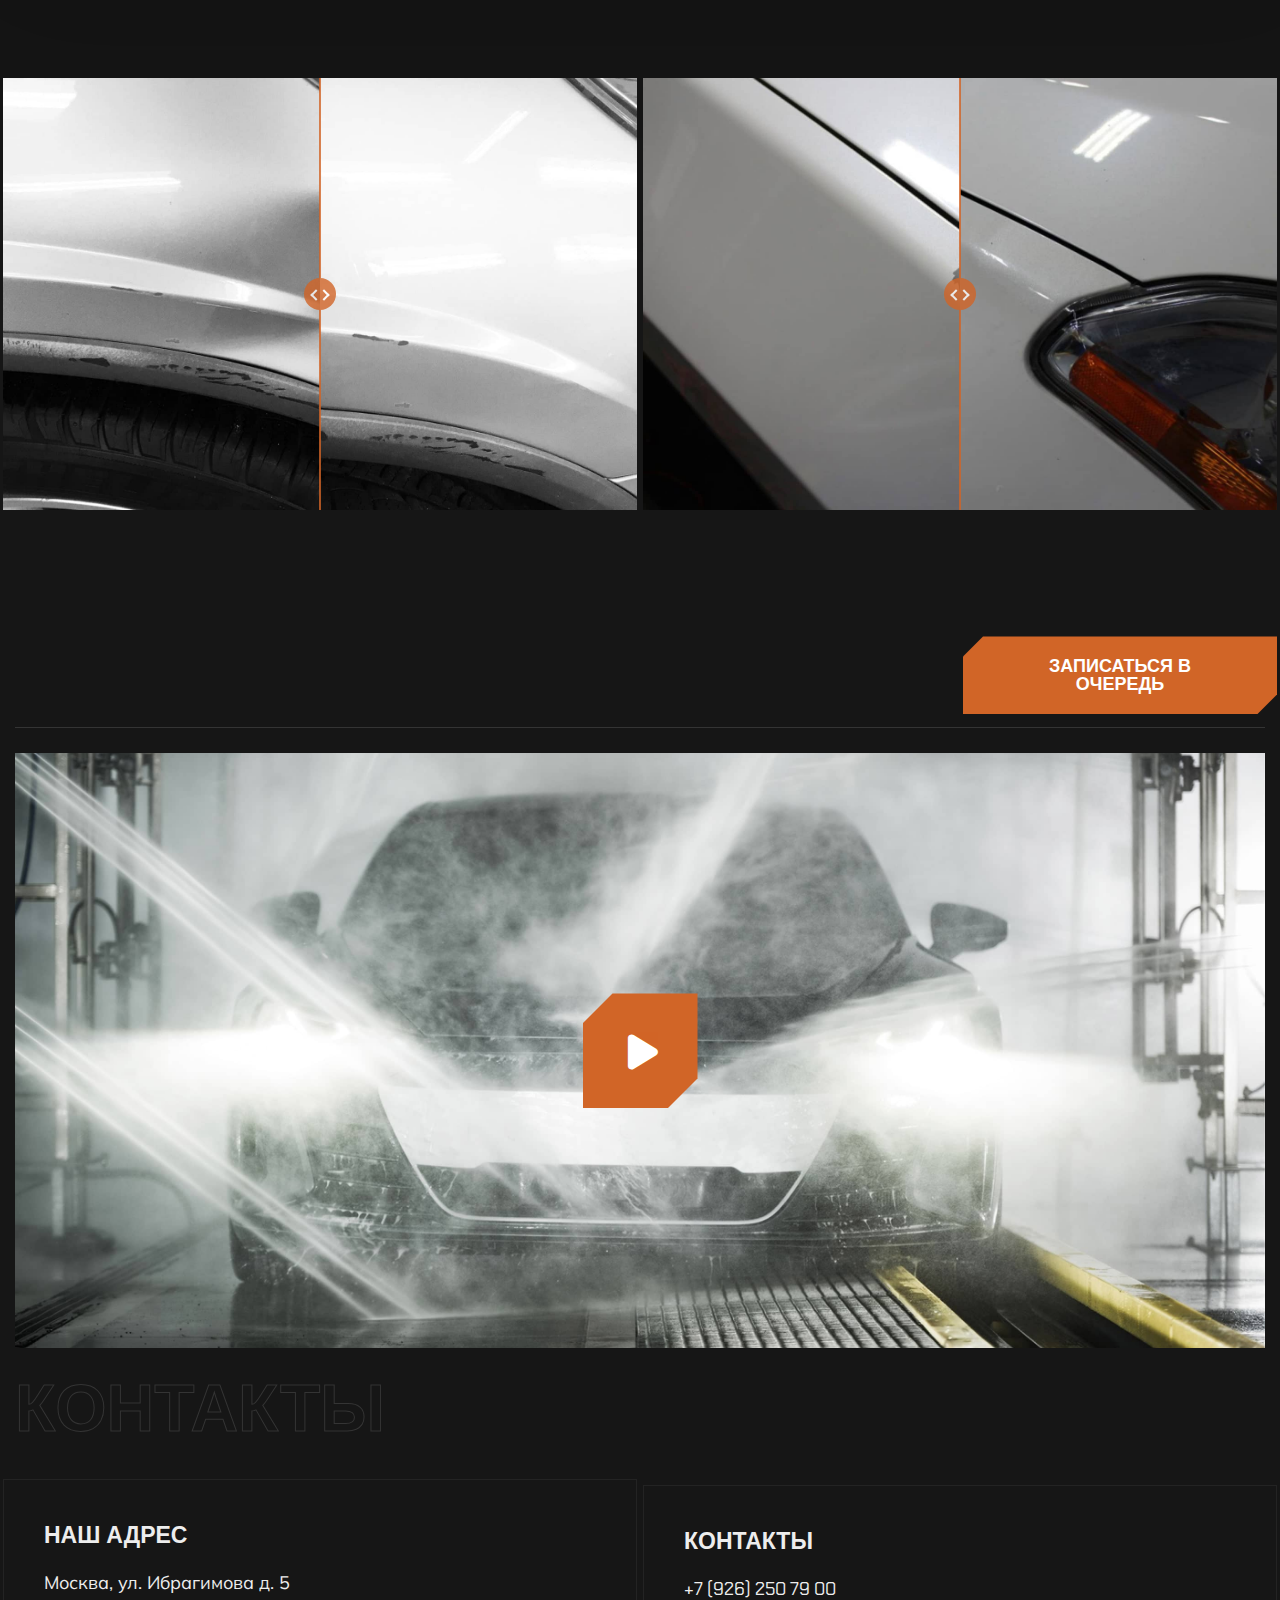
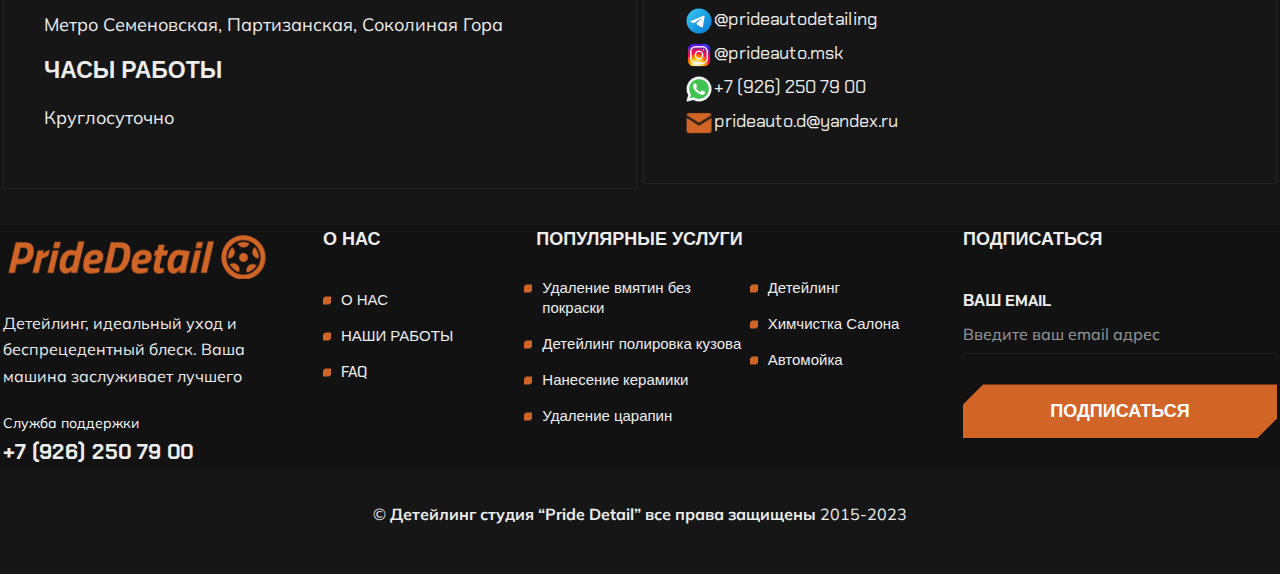
==== commit 05b837b8: "pricing" ====
--- a/index.html
+++ b/index.html
@@ -1,954 +1,1300 @@
 <!DOCTYPE html>
 <html lang="en" data-bs-theme="dark">
-    <head>
-        <meta charset="utf-8" />
-        <meta name="viewport" content="width=device-width,initial-scale=1,shrink-to-fit=no" />
-        <meta http-equiv="x-ua-compatible" content="ie=edge" />
-        <title>Pride Detail – Детайлинг автомашин</title>
-        <link rel="shortcut icon" href="favourite_icon.svg" />
-        <link rel="stylesheet" type="text/css" href="bootstrap.min.css" />
-        <link rel="stylesheet" type="text/css" href="assets/css/fontawesome.css" />
-        <link rel="stylesheet" type="text/css" href="animate.css" />
-        <link rel="stylesheet" type="text/css" href="cursor.css" />
-        <link rel="stylesheet" type="text/css" href="slick.css" />
-        <link rel="stylesheet" type="text/css" href="slick-theme.css" />
-        <link rel="stylesheet" type="text/css" href="magnific-popup.css" />
-        <link rel="stylesheet" type="text/css" href="vanilla-calendar.min.css" />
-        <link rel="stylesheet" type="text/css" href="odometer.css" />
-        <link rel="stylesheet" type="text/css" href="jquery-ui.css" />
-        <link rel="stylesheet" type="text/css" href="style.css" />
-    </head>
-    <body>
-        <div class="page_wrapper">
-            <div class="backtotop">
-                <a href="home10_paint_service.html#" class="scroll"><i class="fa-solid fa-arrow-up"></i></a>
+<head>
+    <meta charset="utf-8"/>
+    <meta name="viewport" content="width=device-width,initial-scale=1,shrink-to-fit=no"/>
+    <meta http-equiv="x-ua-compatible" content="ie=edge"/>
+    <title>Pride Detail – Детайлинг автомашин</title>
+    <link rel="shortcut icon" href="favourite_icon.svg"/>
+    <link rel="stylesheet" type="text/css" href="bootstrap.min.css"/>
+    <link rel="stylesheet" type="text/css" href="assets/css/fontawesome.css"/>
+    <link rel="stylesheet" type="text/css" href="animate.css"/>
+    <link rel="stylesheet" type="text/css" href="cursor.css"/>
+    <link rel="stylesheet" type="text/css" href="slick.css"/>
+    <link rel="stylesheet" type="text/css" href="slick-theme.css"/>
+    <link rel="stylesheet" type="text/css" href="magnific-popup.css"/>
+    <link rel="stylesheet" type="text/css" href="vanilla-calendar.min.css"/>
+    <link rel="stylesheet" type="text/css" href="odometer.css"/>
+    <link rel="stylesheet" type="text/css" href="jquery-ui.css"/>
+    <link rel="stylesheet" type="text/css" href="style.css"/>
+</head>
+<body>
+<div class="page_wrapper">
+    <div class="backtotop">
+        <a href="home10_paint_service.html#" class="scroll"><i class="fa-solid fa-arrow-up"></i></a>
+    </div>
+    <header class="site_header">
+        <div class="header_bottom">
+            <div class="container">
+                <div class="row align-items-center">
+                    <div class="col-lg-3 col-5">
+                        <div class="site_logo">
+                            <a class="site_link" href="index.html">
+                                <img class="dark_theme_logo" src="logo.png"/>
+                                <img class="light_theme_logo" src="logo.png"/>
+                            </a>
+                        </div>
+                    </div>
+                    <div class="col-lg-6 col-2">
+                        <nav class="main_menu navbar navbar-expand-lg">
+                            <div class="main_menu_inner collapse navbar-collapse justify-content-center"
+                                 id="main_menu_dropdown">
+                                <ul class="main_menu_list unordered_list_center">
+                                    <li class="active"><a href="/">Главная</a></li>
+                                    <li><a href="#our_jobs">Наши работы</a></li>
+                                    <li><a href="#contacts">Контакты</a></li>
+                                </ul>
+                            </div>
+                        </nav>
+                    </div>
+                    <div class="col-lg-3 col-5">
+                        <ul class="header_btns_group unordered_list_end">
+                            <li>
+                                <button class="mobile_menu_btn" type="button" data-bs-toggle="collapse"
+                                        data-bs-target="#main_menu_dropdown" aria-expanded="false"
+                                        aria-label="Toggle navigation"><i class="far fa-bars"></i></button>
+                            </li>
+                            <li>
+                                <div class="mode-switch" data-bs-toggle="mode" data-cursor="-opaque" data-magnetic>
+                                    <input id="theme-mode-btn" type="checkbox"/></div>
+                            </li>
+                            <li>
+                                <a class="btn_hotline" href="tel:+79262507900"><span class="btn_text"
+                                                                                     data-text="+79262507900">+7 (926) 250 79 00</span></a>
+                            </li>
+                        </ul>
+                    </div>
+                </div>
             </div>
-            <header class="site_header">
-                <div class="header_bottom">
+        </div>
+    </header>
+    <main class="page_content">
+        <section class="main_slider_section main_slider_3">
+            <div class="main_slider" data-slick='{"arrows": false}'>
+                <div class="slider_item" style="background-image: url('assets/images/hero/slider_bg_image_1.jpg');">
                     <div class="container">
                         <div class="row align-items-center">
-                            <div class="col-lg-3 col-5">
-                                <div class="site_logo">
-                                    <a class="site_link" href="index.html">
-                                        <img class="dark_theme_logo" src="logo.png" />
-                                        <img class="light_theme_logo" src="logo.png"/>
-                                    </a>
-                                </div>
-                            </div>
-                            <div class="col-lg-6 col-2">
-                                <nav class="main_menu navbar navbar-expand-lg">
-                                    <div class="main_menu_inner collapse navbar-collapse justify-content-center" id="main_menu_dropdown">
-                                        <ul class="main_menu_list unordered_list_center">
-                                            <li class="active"><a href="/">Главная</a></li>
-                                            <li><a href="#our_jobs">Наши работы</a></li>
-                                            <li><a href="#contacts">Контакты</a></li>
-                                        </ul>
-                                    </div>
-                                </nav>
-                            </div>
-                            <div class="col-lg-3 col-5">
-                                <ul class="header_btns_group unordered_list_end">
-                                    <li>
-                                        <button class="mobile_menu_btn" type="button" data-bs-toggle="collapse" data-bs-target="#main_menu_dropdown" aria-expanded="false" aria-label="Toggle navigation"><i class="far fa-bars"></i></button>
-                                    </li>
-                                    <li>
-                                        <div class="mode-switch" data-bs-toggle="mode" data-cursor="-opaque" data-magnetic><input id="theme-mode-btn" type="checkbox" /></div>
-                                    </li>
-                                    <li>
-                                        <a class="btn_hotline" href="tel:+79262507900"><span class="btn_text" data-text="+79262507900">+7 (926) 250 79 00</span></a>
-                                    </li>
-                                </ul>
+                            <div class="col-lg-6">
+                                <div class="slider_content">
+                                    <h3 class="title_text wow" data-animation="fadeInUp" data-delay=".2s">Доступные
+                                        покрасочные работы</h3>
+                                    <p class="wow" data-animation="fadeInUp" data-delay=".4s">Получите бесплатную
+                                        оценку. Оставьте заявку на прием сегодня для бесплатной оценки.</p>
+
+                                </div>
+                            </div>
+                        </div>
+                        <div class="text-lg-end wow" data-animation="fadeInRight" data-delay=".6s">
+                            <div class="btn_wrap mb-4" data-animation="fadeInUp" data-delay=".6s">
+                                <a class="btn btn-primary" href="#contacts"><span
+                                        class="btn_text">Оставить заявку</span></a>
                             </div>
                         </div>
                     </div>
                 </div>
-            </header>
-            <main class="page_content">
-                <section class="main_slider_section main_slider_3">
-                    <div class="main_slider" data-slick='{"arrows": false}'>
-                        <div class="slider_item" style="background-image: url('assets/images/hero/slider_bg_image_1.jpg');">
-                            <div class="container">
-                                <div class="row align-items-center">
-                                    <div class="col-lg-6">
-                                        <div class="slider_content">
-                                            <h3 class="title_text wow" data-animation="fadeInUp" data-delay=".2s">Доступные покрасочные работы</h3>
-                                            <p class="wow" data-animation="fadeInUp" data-delay=".4s">Получите бесплатную оценку. Оставьте заявку на прием сегодня для бесплатной оценки.</p>
-
-                                        </div>
-                                    </div>
-                                </div>
-                                <div class="text-lg-end wow" data-animation="fadeInRight" data-delay=".6s" >
-                                    <div class="btn_wrap mb-4" data-animation="fadeInUp" data-delay=".6s">
-                                        <a class="btn btn-primary" href="#contacts"><span class="btn_text">Оставить заявку</span></a>
-                                    </div>
-                                </div>
-                            </div>
-                        </div>
-                        <div class="slider_item" style="background-image: url('assets/images/hero/slider_bg_image_1.jpg');">
-                            <div class="container">
-                                <div class="row align-items-center">
-                                    <div class="col-lg-6">
-                                        <div class="slider_content">
-                                            <h3 class="title_text wow" data-animation="fadeInUp" data-delay=".2s">Недорогие покрасочные работы автомобиля</h3>
-                                            <p class="wow" data-animation="fadeInUp" data-delay=".4s">Оставьте заявку.</p>
-
-                                        </div>
-                                    </div>
-                                </div>
-                                <div class="text-lg-end wow" data-animation="fadeInRight" data-delay=".6s">
-                                    <div class="btn_wrap mb-4" data-animation="fadeInUp" data-delay=".6s">
-                                        <a class="btn btn-primary" href="#contacts"><span class="btn_text">Оставить заявку</span></a>
-                                    </div>
-                                </div>
-                            </div>
-                        </div>
-                        <div class="slider_item" style="background-image: url('assets/images/hero/slider_bg_image_1.jpg');">
-                            <div class="container">
-                                <div class="row align-items-center">
-                                    <div class="col-lg-6">
-                                        <div class="slider_content">
-                                            <h3 class="title_text wow" data-animation="fadeInUp" data-delay=".2s">Удаление вмятин без покраски</h3>
-                                            <p class="wow" data-animation="fadeInUp" data-delay=".4s">Выполняем свою работу быстро и качественно.</p>
-                                            <div class="btn_wrap p-0" data-animation="fadeInUp" data-delay=".6s">
-                                                <a class="btn btn-primary" href="#contacts"><span class="btn_text">Заказать услугу</span></a>
-                                            </div>
-                                        </div>
-                                    </div>
-                                </div>
-                                <div class="text-lg-end wow" data-animation="fadeInRight" data-delay=".6s">
-                                    <div class="video_wrap text-center" style="background-image: url('assets/images/video/video_poster_10.jpg');">
-                                        <a class="video_play_btn popup_video" href="https://www.youtube.com/watch?v=EGhk6vsMHdg"><i class="fa-duotone fa-play"></i></a>
-                                    </div>
-                                </div>
-                            </div>
-                        </div>
-                        <div class="slider_item" style="background-image: url('assets/images/hero/slider_bg_image_1.jpg');">
-                            <div class="container">
-                                <div class="row align-items-center">
-                                    <div class="col-lg-6">
-                                        <div class="slider_content">
-                                            <h3 class="title_text wow" data-animation="fadeInUp" data-delay=".2s">Удаление царапин</h3>
-                                            <p class="wow" data-animation="fadeInUp" data-delay=".4s">Получите бесплатную консультацию.</p>
-                                            <div class="btn_wrap p-0" data-animation="fadeInUp" data-delay=".6s">
-                                                <a class="btn btn-primary" href="#contacts"><span class="btn_text">Заявка на консультацию</span></a>
-                                            </div>
-                                        </div>
-                                    </div>
-                                </div>
-                                <div class="text-lg-end wow" data-animation="fadeInRight" data-delay=".6s">
-                                    <div class="video_wrap text-center" style="background-image: url('assets/images/video/video_poster_10.jpg');">
-                                        <a class="video_play_btn popup_video" href="https://www.youtube.com/watch?v=EGhk6vsMHdg"><i class="fa-duotone fa-play"></i></a>
-                                    </div>
-                                </div>
-                            </div>
-                        </div>
-                    </div>
-                    <div class="main_slider_nav d-none">
-                        <div class="slider_nav_item"></div>
-                        <div class="slider_nav_item"></div>
-                        <div class="slider_nav_item"></div>
-                        <div class="slider_nav_item"></div>
-                    </div>
-                </section>
-                <section class="car_maintenance_section">
+                <div class="slider_item" style="background-image: url('assets/images/hero/slider_bg_image_1.jpg');">
                     <div class="container">
-                        <div class="tab_boxed bg_gray_dark">
-                            <ul class="nav tab_nav unordered_list_center" role="tablist">
-                                <li role="presentation">
-                                    <button class="active" data-bs-toggle="tab" data-bs-target="#tab_1" type="button" role="tab" aria-selected="true"><span class="btn_text">Удаление вмятин без покраски</span></button>
-                                </li>
-                                <li role="presentation">
-                                    <button data-bs-toggle="tab" data-bs-target="#tab_2" type="button" role="tab" aria-selected="false"><span class="btn_text">Детейлинг полировка кузова</span></button>
-                                </li>
-                                <li role="presentation">
-                                    <button data-bs-toggle="tab" data-bs-target="#tab_3" type="button" role="tab" aria-selected="false"><span class="btn_text">Нанесение Керамики</span></button>
-                                </li>
-                                <li role="presentation">
-                                    <button data-bs-toggle="tab" data-bs-target="#tab_4" type="button" role="tab" aria-selected="false"><span class="btn_text">Удаление царапин</span></button>
-                                </li>
-                                <li role="presentation">
-                                    <button data-bs-toggle="tab" data-bs-target="#tab_5" type="button" role="tab" aria-selected="false"><span class="btn_text">Детейлинг химчистка салона</span></button>
-                                </li>
-                                </li>
-                                <li role="presentation">
-                                    <button data-bs-toggle="tab" data-bs-target="#tab_6" type="button" role="tab" aria-selected="false"><span class="btn_text">Автомойка</span></button>
-                                </li>
-                            </ul>
-                            <div class="tab-content m-0">
-                                <div class="tab-pane fade show active" id="tab_1" role="tabpanel">
-                                    <div class="row align-items-center justify-content-lg-between">
-                                        <div class="col-lg-5 order-lg-last">
-                                            <div class="image_widget"><img src="assets/images/services/udalenie_vmyati.jpg" alt="ProMotors - Car Repair Service" /></div>
-                                        </div>
-                                        <div class="col-lg-6">
-                                            <div class="section_heading">
-                                                <h2 class="heading_text mb-0">Верните автомобилю первозданный вид<span class="d-lg-block"> без следов вмятин и без затрат на покраску.</span></h2>
-                                            </div>
-                                            <div class="accordion" id="faq_accordion_1">
-                                                <div class="accordion-item">
-                                                    <div class="accordion-header" id="headingOne">
-                                                        <button class="accordion-button" type="button" data-bs-toggle="collapse" data-bs-target="#collapseOne" aria-expanded="true" aria-controls="collapseOne">
-                                                            Какие методы используются для удаления вмятин?
-                                                        </button>
-                                                    </div>
-                                                    <div id="collapseOne" class="accordion-collapse collapse show" aria-labelledby="headingOne" data-bs-parent="#faq_accordion_1">
-                                                        <div class="accordion-body p-0 pt-2">
-                                                            <p class="m-0 p-0">
-                                                                Мы применяем метод PDR (Paintless Dent Repair), который позволяет устранить вмятины, не повреждая покраску. Это быстро, эффективно и экономично.
-
-                                                            </p>
-                                                        </div>
-                                                    </div>
-                                                </div>
-                                                <div class="accordion-item">
-                                                    <div class="accordion-header" id="headingTwo">
-                                                        <button class="accordion-button collapsed" type="button" data-bs-toggle="collapse" data-bs-target="#collapseTwo" aria-expanded="false" aria-controls="collapseTwo">
-                                                            Сколько времени требуется для ремонта вмятин?
- ?
-                                                        </button>
-                                                    </div>
-                                                    <div id="collapseTwo" class="accordion-collapse collapse" aria-labelledby="headingTwo" data-bs-parent="#faq_accordion_1">
-                                                        <div class="accordion-body p-0 pt-2">
-                                                            <p class="m-0 p-0">
-                                                                Время ремонта зависит от размера и сложности вмятины, но обычно процесс занимает от нескольких часов до одного дня.
-                                                            </p>
-                                                        </div>
-                                                    </div>
-                                                </div>
-                                                <div class="accordion-item">
-                                                    <div class="accordion-header" id="headingThree">
-                                                        <button class="accordion-button collapsed" type="button" data-bs-toggle="collapse" data-bs-target="#collapseThree" aria-expanded="false" aria-controls="collapseThree">
-                                                            Будут ли видны следы после ремонта вмятины без покраски?
-                                                        </button>
-                                                    </div>
-                                                    <div id="collapseThree" class="accordion-collapse collapse" aria-labelledby="headingThree" data-bs-parent="#faq_accordion_1">
-                                                        <div class="accordion-body p-0 pt-2">
-                                                            <p class="m-0 p-0">
-                                                                Нет, при правильном выполнении PDR процедура не оставляет следов. Ваш автомобиль будет выглядеть так, как будто вмятины никогда не было.
-                                                            </p>
-                                                        </div>
-                                                    </div>
-                                                </div>
-                                            </div>
-                                        </div>
-                                    </div>
-                                </div>
-                                <div class="tab-pane fade" id="tab_2" role="tabpanel">
-                                    <div class="row align-items-center justify-content-lg-between">
-                                        <div class="col-lg-5 order-lg-last">
-                                            <div class="image_widget"><img src="assets/images/services/detailing.jpeg" alt="ProMotors - Car Repair Service" /></div>
-                                        </div>
-                                        <div class="col-lg-6">
-                                            <div class="section_heading">
-                                                <h2 class="heading_text mb-0"> <span class="d-lg-block">Восстановите заводской глянец с нашей услугой детейлинга.</span></h2>
-                                            </div>
-                                            <div class="accordion" id="faq_accordion_2">
-                                                <div class="accordion-item">
-                                                    <div class="accordion-header" id="headingFour">
-                                                        <button class="accordion-button" type="button" data-bs-toggle="collapse" data-bs-target="#collapseFour" aria-expanded="true" aria-controls="collapseFour">
-                                                            Зачем нужна полировка кузова? ?
-                                                        </button>
-                                                    </div>
-                                                    <div id="collapseFour" class="accordion-collapse collapse show" aria-labelledby="headingFour" data-bs-parent="#faq_accordion_2">
-                                                        <div class="accordion-body p-0 pt-2">
-                                                            <p class="m-0 p-0">
-                                                                Полировка кузова помогает восстановить и усилить блеск автомобиля, убрать мелкие царапины и дефекты, защищая лакокрасочное покрытие от внешних воздействий.
-                                                            </p>
-                                                        </div>
-                                                    </div>
-                                                </div>
-                                                <div class="accordion-item">
-                                                    <div class="accordion-header" id="headingFive">
-                                                        <button class="accordion-button collapsed" type="button" data-bs-toggle="collapse" data-bs-target="#collapseFive" aria-expanded="false" aria-controls="collapseFive">
-                                                            Как часто рекомендуется проводить полировку кузова?
-                                                        </button>
-                                                    </div>
-                                                    <div id="collapseFive" class="accordion-collapse collapse" aria-labelledby="headingFive" data-bs-parent="#faq_accordion_2">
-                                                        <div class="accordion-body p-0 pt-2">
-                                                            <p class="m-0 p-0">
-                                                                Рекомендуется проводить полировку кузова примерно раз в год, чтобы поддерживать красивый внешний вид и защищать лакокрасочное покрытие.
-                                                            </p>
-                                                        </div>
-                                                    </div>
-                                                </div>
-                                                <div class="accordion-item">
-                                                    <div class="accordion-header" id="headingSix">
-                                                        <button class="accordion-button collapsed" type="button" data-bs-toggle="collapse" data-bs-target="#collapseSix" aria-expanded="false" aria-controls="collapseSix">
-                                                            Есть ли разница между обычной полировкой и керамической полировкой?
-                                                        </button>
-                                                    </div>
-                                                    <div id="collapseSix" class="accordion-collapse collapse" aria-labelledby="headingSix" data-bs-parent="#faq_accordion_2">
-                                                        <div class="accordion-body p-0 pt-2">
-                                                            <p class="m-0 p-0">
-                                                                Да, керамическая полировка создает более долговременный и устойчивый слой защиты, сохраняя блеск и отталкивая грязь и воду. Обычная полировка улучшает внешний вид, но не обладает такой же стойкостью.
-                                                            </p>
-                                                        </div>
-                                                    </div>
-                                                </div>
-                                            </div>
-                                        </div>
-                                    </div>
-                                </div>
-                                <div class="tab-pane fade" id="tab_3" role="tabpanel">
-                                    <div class="row align-items-center justify-content-lg-between">
-                                        <div class="col-lg-5 order-lg-last">
-                                            <div class="image_widget"><img src="assets/images/services/keramika.jpg" alt="ProMotors - Car Repair Service" /></div>
-                                        </div>
-                                        <div class="col-lg-6">
-                                            <div class="section_heading">
-                                                <h2 class="heading_text mb-0">Наши эксперты предлагают<span class="d-lg-block">нанесение керамического покрытия для максимальной защиты вашего автомобиля</span></h2>
-                                            </div>
-                                            <div class="accordion" id="faq_accordion_3">
-                                                <div class="accordion-item">
-                                                    <div class="accordion-header" id="headingSeven">
-                                                        <button class="accordion-button" type="button" data-bs-toggle="collapse" data-bs-target="#collapseSeven" aria-expanded="true" aria-controls="collapseSeven">
-                                                            Чем керамическое покрытие отличается от обычных восковых покрытий?
-                                                        </button>
-                                                    </div>
-                                                    <div id="collapseSeven" class="accordion-collapse collapse show" aria-labelledby="headingSeven" data-bs-parent="#faq_accordion_3">
-                                                        <div class="accordion-body p-0 pt-2">
-                                                            <p class="m-0 p-0">
-                                                                Керамическое покрытие намного более долговечное и стойкое, чем восковые. Оно образует прочный слой, защищающий от царапин, химических воздействий и ультрафиолета.
-                                                            </p>
-                                                        </div>
-                                                    </div>
-                                                </div>
-                                                <div class="accordion-item">
-                                                    <div class="accordion-header" id="headingEight">
-                                                        <button class="accordion-button collapsed" type="button" data-bs-toggle="collapse" data-bs-target="#collapseEight" aria-expanded="false" aria-controls="collapseEight">
-                                                            Сколько времени занимает нанесение керамического покрытия на автомобиль ?
-                                                        </button>
-                                                    </div>
-                                                    <div id="collapseEight" class="accordion-collapse collapse" aria-labelledby="headingEight" data-bs-parent="#faq_accordion_3">
-                                                        <div class="accordion-body p-0 pt-2">
-                                                            <p class="m-0 p-0">
-                                                                Время нанесения зависит от размера и типа автомобиля, но обычно процесс занимает от нескольких часов до дня.
-                                                            </p>
-                                                        </div>
-                                                    </div>
-                                                </div>
-                                                <div class="accordion-item">
-                                                    <div class="accordion-header" id="headingNine">
-                                                        <button class="accordion-button collapsed" type="button" data-bs-toggle="collapse" data-bs-target="#collapseNine" aria-expanded="false" aria-controls="collapseNine">
-                                                            Как долго длится эффект керамического покрытия?
-                                                        </button>
-                                                    </div>
-                                                    <div id="collapseNine" class="accordion-collapse collapse" aria-labelledby="headingNine" data-bs-parent="#faq_accordion_3">
-                                                        <div class="accordion-body p-0 pt-2">
-                                                            <p class="m-0 p-0">
-                                                                Эффект керамического покрытия может длиться от нескольких лет до нескольких лет в зависимости от уровня эксплуатации и ухода за автомобилем. Регулярное уходовая и периодическая обновление покрытия могут продлить его долговечность.
-                                                            </p>
-                                                        </div>
-                                                    </div>
-                                                </div>
-                                            </div>
-                                        </div>
-                                    </div>
-                                </div>
-                                <div class="tab-pane fade" id="tab_4" role="tabpanel">
-                                    <div class="row align-items-center justify-content-lg-between">
-                                        <div class="col-lg-5 order-lg-last">
-                                            <div class="image_widget"><img src="assets/images/services/tsarpin.jpg" alt="ProMotors - Car Repair Service" /></div>
-                                        </div>
-                                        <div class="col-lg-6">
-                                            <div class="section_heading">
-                                                <h2 class="heading_text mb-0">Восстановите первозданный<span class="d-lg-block">вид и защитите кузов от дальнейших повреждений.</span></h2>
-                                            </div>
-                                            <div class="accordion" id="faq_accordion_4">
-                                                <div class="accordion-item">
-                                                    <div class="accordion-header" id="headingTen">
-                                                        <button class="accordion-button" type="button" data-bs-toggle="collapse" data-bs-target="#collapseTen" aria-expanded="true" aria-controls="collapseTen">
-                                                            Какие виды царапин можно удалить с помощью вашей услуги?
-                                                        </button>
-                                                    </div>
-                                                    <div id="collapseTen" class="accordion-collapse collapse show" aria-labelledby="headingTen" data-bs-parent="#faq_accordion_4">
-                                                        <div class="accordion-body p-0 pt-2">
-                                                            <p class="m-0 p-0">
-                                                                Мы специализируемся на удалении поверхностных царапин, царапин от ключей и других мелких повреждений лакокрасочного покрытия.
-                                                            </p>
-                                                        </div>
-                                                    </div>
-                                                </div>
-                                                <div class="accordion-item">
-                                                    <div class="accordion-header" id="headingEleven">
-                                                        <button class="accordion-button collapsed" type="button" data-bs-toggle="collapse" data-bs-target="#collapseEleven" aria-expanded="false" aria-controls="collapseEleven">
-                                                            Каковы методы, которые вы используете для удаления царапин?
-                                                        </button>
-                                                    </div>
-                                                    <div id="collapseEleven" class="accordion-collapse collapse" aria-labelledby="headingEleven" data-bs-parent="#faq_accordion_4">
-                                                        <div class="accordion-body p-0 pt-2">
-                                                            <p class="m-0 p-0">
-                                                                Наши профессионалы используют различные методы, включая полировку, нанесение специальных составов и иногда реставрацию лакокрасочного покрытия, чтобы эффективно устранить царапины.
-                                                            </p>
-                                                        </div>
-                                                    </div>
-                                                </div>
-                                                <div class="accordion-item">
-                                                    <div class="accordion-header" id="headingTwelve">
-                                                        <button class="accordion-button collapsed" type="button" data-bs-toggle="collapse" data-bs-target="#collapseTwelve" aria-expanded="false" aria-controls="collapseTwelve">
-                                                            Сколько времени требуется на процесс удаления царапин?
-                                                        </button>
-                                                    </div>
-                                                    <div id="collapseTwelve" class="accordion-collapse collapse" aria-labelledby="headingTwelve" data-bs-parent="#faq_accordion_4">
-                                                        <div class="accordion-body p-0 pt-2">
-                                                            <p class="m-0 p-0">
-                                                                Время зависит от размера и глубины царапины, но обычно наша услуга занимает от нескольких часов до одного дня. Мы стремимся выполнять работу быстро и качественно, чтобы восстановить внешний вид вашего автомобиля.
-                                                            </p>
-                                                        </div>
-                                                    </div>
-                                                </div>
-                                            </div>
-                                        </div>
-                                    </div>
-                                </div>
-
-
-                                <div class="tab-pane fade" id="tab_5" role="tabpanel">
-                                    <div class="row align-items-center justify-content-lg-between">
-                                        <div class="col-lg-5 order-lg-last">
-                                            <div class="image_widget"><img src="assets/images/services/himchistka-salona.jpg" alt="ProMotors - Car Repair Service" /></div>
-                                        </div>
-                                        <div class="col-lg-6">
-                                            <div class="section_heading">
-                                                <h2 class="heading_text mb-0">Уберите пятна, <span class="d-lg-block">запахи и грязь, вернув салону первозданный вид и свежесть.</span></h2>
-                                            </div>
-                                            <div class="accordion" id="faq_accordion_4">
-                                                <div class="accordion-item">
-                                                    <div class="accordion-header" id="headingTen">
-                                                        <button class="accordion-button" type="button" data-bs-toggle="collapse" data-bs-target="#collapseTen" aria-expanded="true" aria-controls="collapseTen">
-                                                            Чем химчистка салона отличается от обычной уборки?
-                                                        </button>
-                                                    </div>
-                                                    <div id="collapseTen" class="accordion-collapse collapse show" aria-labelledby="headingTen" data-bs-parent="#faq_accordion_4">
-                                                        <div class="accordion-body p-0 pt-2">
-                                                            <p class="m-0 p-0">
-                                                                Химчистка салона использует специальные химические средства и оборудование, которые глубоко очищают ткани и поверхности, удаляя даже сложные пятна и неприятные запахи.
-                                                            </p>
-                                                        </div>
-                                                    </div>
-                                                </div>
-                                                <div class="accordion-item">
-                                                    <div class="accordion-header" id="headingEleven">
-                                                        <button class="accordion-button collapsed" type="button" data-bs-toggle="collapse" data-bs-target="#collapseEleven" aria-expanded="false" aria-controls="collapseEleven">
-                                                            Как часто рекомендуется проводить химчистку салона автомобиля?
-
-                                                        </button>
-                                                    </div>
-                                                    <div id="collapseEleven" class="accordion-collapse collapse" aria-labelledby="headingEleven" data-bs-parent="#faq_accordion_4">
-                                                        <div class="accordion-body p-0 pt-2">
-                                                            <p class="m-0 p-0">
-                                                                Рекомендуется проводить химчистку салона примерно раз в полгода или по мере необходимости, чтобы поддерживать чистоту и свежесть в салоне.
-
-
-                                                            </p>
-                                                        </div>
-                                                    </div>
-                                                </div>
-                                                <div class="accordion-item">
-                                                    <div class="accordion-header" id="headingTwelve">
-                                                        <button class="accordion-button collapsed" type="button" data-bs-toggle="collapse" data-bs-target="#collapseTwelve" aria-expanded="false" aria-controls="collapseTwelve">
-                                                            Можно ли провести химчистку салона самостоятельно или лучше обратиться к профессионалам?
-
-                                                        </button>
-                                                    </div>
-                                                    <div id="collapseTwelve" class="accordion-collapse collapse" aria-labelledby="headingTwelve" data-bs-parent="#faq_accordion_4">
-                                                        <div class="accordion-body p-0 pt-2">
-                                                            <p class="m-0 p-0">
-                                                                Химчистка салона требует специализированных знаний и оборудования. Чтобы достичь наилучших результатов и избежать повреждения материалов, рекомендуется доверить эту задачу профессионалам.
-
-
-
-
-                                                        </p>
-                                                        </div>
-                                                    </div>
-                                                </div>
-                                            </div>
-                                        </div>
-                                    </div>
-                                </div>
-
-
-                                <div class="tab-pane fade" id="tab_6" role="tabpanel">
-                                    <div class="row align-items-center justify-content-lg-between">
-                                        <div class="col-lg-5 order-lg-last">
-                                            <div class="image_widget"><img src="about_image_7.jpg" alt="ProMotors - Car Repair Service" /></div>
-                                        </div>
-                                        <div class="col-lg-6">
-                                            <div class="section_heading">
-                                                <h2 class="heading_text mb-0"><span class="d-lg-block">Придайте своему автомобилю идеальный вид с нашей услугой автомойки.</span></h2>
-                                            </div>
-                                            <div class="accordion" id="faq_accordion_4">
-                                                <div class="accordion-item">
-                                                    <div class="accordion-header" id="headingTen">
-                                                        <button class="accordion-button" type="button" data-bs-toggle="collapse" data-bs-target="#collapseTen" aria-expanded="true" aria-controls="collapseTen">
-                                                            Какие виды моек вы предлагаете на вашей автомойке?
-                                                        </button>
-                                                    </div>
-                                                    <div id="collapseTen" class="accordion-collapse collapse show" aria-labelledby="headingTen" data-bs-parent="#faq_accordion_4">
-                                                        <div class="accordion-body p-0 pt-2">
-                                                            <p class="m-0 p-0">
-                                                                Мы предлагаем разнообразные виды моек, включая стандартную мойку, мойку с воском, дополнительную мойку колес и днища, а также детейлинговую мойку.
-                                                            </p>
-                                                        </div>
-                                                    </div>
-                                                </div>
-                                                <div class="accordion-item">
-                                                    <div class="accordion-header" id="headingEleven">
-                                                        <button class="accordion-button collapsed" type="button" data-bs-toggle="collapse" data-bs-target="#collapseEleven" aria-expanded="false" aria-controls="collapseEleven">
-                                                            С какой периодичностью рекомендуется мойка автомобиля?
-
-
-                                                        </button>
-                                                    </div>
-                                                    <div id="collapseEleven" class="accordion-collapse collapse" aria-labelledby="headingEleven" data-bs-parent="#faq_accordion_4">
-                                                        <div class="accordion-body p-0 pt-2">
-                                                            <p class="m-0 p-0">
-                                                                Регулярная мойка автомобиля рекомендуется примерно раз в две недели, но частота может зависеть от климатических условий и уровня эксплуатации автомобиля.
-
-
-
-                                                            </p>
-                                                        </div>
-                                                    </div>
-                                                </div>
-                                                <div class="accordion-item">
-                                                    <div class="accordion-header" id="headingTwelve">
-                                                        <button class="accordion-button collapsed" type="button" data-bs-toggle="collapse" data-bs-target="#collapseTwelve" aria-expanded="false" aria-controls="collapseTwelve">
-                                                            Что включено в дополнительные услуги, доступные на вашей автомойке?
-                                                        </button>
-                                                    </div>
-                                                    <div id="collapseTwelve" class="accordion-collapse collapse" aria-labelledby="headingTwelve" data-bs-parent="#faq_accordion_4">
-                                                        <div class="accordion-body p-0 pt-2">
-                                                            <p class="m-0 p-0">
-                                                                Наши дополнительные услуги могут включать в себя полировку, воск, очистку салона, мойку двигателя, и другие детейлинговые услуги, чтобы придать вашему автомобилю особый уход и внешний блеск.
-
-
-
-                                                        </p>
-                                                        </div>
-                                                    </div>
-                                                </div>
-                                            </div>
-                                        </div>
-                                    </div>
-                                </div>
-
-
-
-                            </div>
-                        </div>
-                    </div>
-                </section>
-                <section class="about_section section_space_lg">
+                        <div class="row align-items-center">
+                            <div class="col-lg-6">
+                                <div class="slider_content">
+                                    <h3 class="title_text wow" data-animation="fadeInUp" data-delay=".2s">Недорогие
+                                        покрасочные работы автомобиля</h3>
+                                    <p class="wow" data-animation="fadeInUp" data-delay=".4s">Оставьте заявку.</p>
+
+                                </div>
+                            </div>
+                        </div>
+                        <div class="text-lg-end wow" data-animation="fadeInRight" data-delay=".6s">
+                            <div class="btn_wrap mb-4" data-animation="fadeInUp" data-delay=".6s">
+                                <a class="btn btn-primary" href="#contacts"><span
+                                        class="btn_text">Оставить заявку</span></a>
+                            </div>
+                        </div>
+                    </div>
+                </div>
+                <div class="slider_item" style="background-image: url('assets/images/hero/slider_bg_image_1.jpg');">
                     <div class="container">
-                        <div class="row align-items-center justify-content-lg-between">
+                        <div class="row align-items-center">
                             <div class="col-lg-6">
-                                <div class="image_widget"><img src="about_image_10.jpg" alt="ProMotors - About Image" /></div>
-                            </div>
-                            <div class="col-lg-5">
-                                <div class="about_content">
+                                <div class="slider_content">
+                                    <h3 class="title_text wow" data-animation="fadeInUp" data-delay=".2s">Удаление
+                                        вмятин без покраски</h3>
+                                    <p class="wow" data-animation="fadeInUp" data-delay=".4s">Выполняем свою работу
+                                        быстро и качественно.</p>
+                                    <div class="btn_wrap p-0" data-animation="fadeInUp" data-delay=".6s">
+                                        <a class="btn btn-primary" href="#contacts"><span class="btn_text">Заказать услугу</span></a>
+                                    </div>
+                                </div>
+                            </div>
+                        </div>
+                        <div class="text-lg-end wow" data-animation="fadeInRight" data-delay=".6s">
+                            <div class="video_wrap text-center"
+                                 style="background-image: url('assets/images/video/video_poster_10.jpg');">
+                                <a class="video_play_btn popup_video"
+                                   href="https://www.youtube.com/watch?v=EGhk6vsMHdg"><i class="fa-duotone fa-play"></i></a>
+                            </div>
+                        </div>
+                    </div>
+                </div>
+                <div class="slider_item" style="background-image: url('assets/images/hero/slider_bg_image_1.jpg');">
+                    <div class="container">
+                        <div class="row align-items-center">
+                            <div class="col-lg-6">
+                                <div class="slider_content">
+                                    <h3 class="title_text wow" data-animation="fadeInUp" data-delay=".2s">Удаление
+                                        царапин</h3>
+                                    <p class="wow" data-animation="fadeInUp" data-delay=".4s">Получите бесплатную
+                                        консультацию.</p>
+                                    <div class="btn_wrap p-0" data-animation="fadeInUp" data-delay=".6s">
+                                        <a class="btn btn-primary" href="#contacts"><span class="btn_text">Заявка на консультацию</span></a>
+                                    </div>
+                                </div>
+                            </div>
+                        </div>
+                        <div class="text-lg-end wow" data-animation="fadeInRight" data-delay=".6s">
+                            <div class="video_wrap text-center"
+                                 style="background-image: url('assets/images/video/video_poster_10.jpg');">
+                                <a class="video_play_btn popup_video"
+                                   href="https://www.youtube.com/watch?v=EGhk6vsMHdg"><i class="fa-duotone fa-play"></i></a>
+                            </div>
+                        </div>
+                    </div>
+                </div>
+            </div>
+            <div class="main_slider_nav d-none">
+                <div class="slider_nav_item"></div>
+                <div class="slider_nav_item"></div>
+                <div class="slider_nav_item"></div>
+                <div class="slider_nav_item"></div>
+            </div>
+        </section>
+        <section class="car_maintenance_section">
+            <div class="container">
+                <div class="tab_boxed bg_gray_dark">
+                    <ul class="nav tab_nav unordered_list_center" role="tablist">
+                        <li role="presentation">
+                            <button class="active" data-bs-toggle="tab" data-bs-target="#tab_1" type="button" role="tab"
+                                    aria-selected="true"><span class="btn_text">Удаление вмятин без покраски</span>
+                            </button>
+                        </li>
+                        <li role="presentation">
+                            <button data-bs-toggle="tab" data-bs-target="#tab_2" type="button" role="tab"
+                                    aria-selected="false"><span class="btn_text">Детейлинг полировка кузова</span>
+                            </button>
+                        </li>
+                        <li role="presentation">
+                            <button data-bs-toggle="tab" data-bs-target="#tab_3" type="button" role="tab"
+                                    aria-selected="false"><span class="btn_text">Нанесение Керамики</span></button>
+                        </li>
+                        <li role="presentation">
+                            <button data-bs-toggle="tab" data-bs-target="#tab_4" type="button" role="tab"
+                                    aria-selected="false"><span class="btn_text">Удаление царапин</span></button>
+                        </li>
+                        <li role="presentation">
+                            <button data-bs-toggle="tab" data-bs-target="#tab_5" type="button" role="tab"
+                                    aria-selected="false"><span class="btn_text">Детейлинг химчистка салона</span>
+                            </button>
+                        </li>
+                        </li>
+                        <li role="presentation">
+                            <button data-bs-toggle="tab" data-bs-target="#tab_6" type="button" role="tab"
+                                    aria-selected="false"><span class="btn_text">Автомойка</span></button>
+                        </li>
+                    </ul>
+                    <div class="tab-content m-0">
+                        <div class="tab-pane fade show active" id="tab_1" role="tabpanel">
+                            <div class="row align-items-center justify-content-lg-between">
+                                <div class="col-lg-5 order-lg-last">
+                                    <div class="image_widget"><img src="assets/images/services/udalenie_vmyati.jpg"
+                                                                   alt="ProMotors - Car Repair Service"/></div>
+                                </div>
+                                <div class="col-lg-6">
                                     <div class="section_heading">
-                                        <h2 class="heading_text wow" data-splitting>МЫ ДЕЛАЕМ РЕМОНТ АВТОМОБИЛЕЙ БОЛЕЕ УДОБНЫМ</h2>
-                                        <p class="heading_description mb-0">
-                                            Мы - компания, специализирующаяся на авто детейлинге. Наши эксперты заботятся о каждой детали вашего автомобиля, восстанавливая его блеск и защищая от повреждений.
-                                        </p>
-                                    </div>
-                                    <div class="row">
-                                        <div class="col-md-6">
-                                            <div class="counter_item">
-                                                <div class="counter_value"><span class="odometer" data-count="855">0</span> <span>+😊</span></div>
-                                                <hr class="bg_primary" />
-                                                <p class="counter_description mb-0 p-0">Счастливые клииенты</p>
-                                            </div>
-                                        </div>
-                                        <div class="col-md-6">
-                                            <div class="counter_item">
-                                                <div class="counter_value"><span class="odometer" data-count="8">0</span> <span>+👋</span></div>
-                                                <hr class="bg_primary" />
-                                                <p class="counter_description mb-0 p-0">Лет трудных и веселых работ</p>
-                                            </div>
-                                        </div>
-                                    </div>
-                                </div>
-                            </div>
-                        </div>
-                    </div>
-                </section>
-
-                <section class="carwash_price_list_section section_space_lg pb-0">
-                    <div class="container">
-                        <div class="section_heading">
-                            <div class="row align-items-center">
+                                        <h2 class="heading_text mb-0">Верните автомобилю первозданный вид<span
+                                                class="d-lg-block"> без следов вмятин и без затрат на покраску.</span>
+                                        </h2>
+                                    </div>
+                                    <div class="accordion" id="faq_accordion_1">
+                                        <div class="accordion-item">
+                                            <div class="accordion-header" id="headingOne">
+                                                <button class="accordion-button" type="button" data-bs-toggle="collapse"
+                                                        data-bs-target="#collapseOne" aria-expanded="true"
+                                                        aria-controls="collapseOne">
+                                                    Какие методы используются для удаления вмятин?
+                                                </button>
+                                            </div>
+                                            <div id="collapseOne" class="accordion-collapse collapse show"
+                                                 aria-labelledby="headingOne" data-bs-parent="#faq_accordion_1">
+                                                <div class="accordion-body p-0 pt-2">
+                                                    <p class="m-0 p-0">
+                                                        Мы применяем метод PDR (Paintless Dent Repair), который
+                                                        позволяет устранить вмятины, не повреждая покраску. Это быстро,
+                                                        эффективно и экономично.
+
+                                                    </p>
+                                                </div>
+                                            </div>
+                                        </div>
+                                        <div class="accordion-item">
+                                            <div class="accordion-header" id="headingTwo">
+                                                <button class="accordion-button collapsed" type="button"
+                                                        data-bs-toggle="collapse" data-bs-target="#collapseTwo"
+                                                        aria-expanded="false" aria-controls="collapseTwo">
+                                                    Сколько времени требуется для ремонта вмятин?
+                                                    ?
+                                                </button>
+                                            </div>
+                                            <div id="collapseTwo" class="accordion-collapse collapse"
+                                                 aria-labelledby="headingTwo" data-bs-parent="#faq_accordion_1">
+                                                <div class="accordion-body p-0 pt-2">
+                                                    <p class="m-0 p-0">
+                                                        Время ремонта зависит от размера и сложности вмятины, но обычно
+                                                        процесс занимает от нескольких часов до одного дня.
+                                                    </p>
+                                                </div>
+                                            </div>
+                                        </div>
+                                        <div class="accordion-item">
+                                            <div class="accordion-header" id="headingThree">
+                                                <button class="accordion-button collapsed" type="button"
+                                                        data-bs-toggle="collapse" data-bs-target="#collapseThree"
+                                                        aria-expanded="false" aria-controls="collapseThree">
+                                                    Будут ли видны следы после ремонта вмятины без покраски?
+                                                </button>
+                                            </div>
+                                            <div id="collapseThree" class="accordion-collapse collapse"
+                                                 aria-labelledby="headingThree" data-bs-parent="#faq_accordion_1">
+                                                <div class="accordion-body p-0 pt-2">
+                                                    <p class="m-0 p-0">
+                                                        Нет, при правильном выполнении PDR процедура не оставляет
+                                                        следов. Ваш автомобиль будет выглядеть так, как будто вмятины
+                                                        никогда не было.
+                                                    </p>
+                                                </div>
+                                            </div>
+                                        </div>
+                                    </div>
+                                </div>
+                            </div>
+                        </div>
+                        <div class="tab-pane fade" id="tab_2" role="tabpanel">
+                            <div class="row align-items-center justify-content-lg-between">
+                                <div class="col-lg-5 order-lg-last">
+                                    <div class="image_widget"><img src="assets/images/services/detailing.jpeg"
+                                                                   alt="ProMotors - Car Repair Service"/></div>
+                                </div>
                                 <div class="col-lg-6">
-                                    <h2 class="heading_text wow mb-lg-0 words chars splitting animated" data-splitting="" style="visibility: visible; --word-total: 4; --char-total: 17;">
-                                        Основные услуги
-                                    </h2>
+                                    <div class="section_heading">
+                                        <h2 class="heading_text mb-0"><span class="d-lg-block">Восстановите заводской глянец с нашей услугой детейлинга.</span>
+                                        </h2>
+                                    </div>
+                                    <div class="accordion" id="faq_accordion_2">
+                                        <div class="accordion-item">
+                                            <div class="accordion-header" id="headingFour">
+                                                <button class="accordion-button" type="button" data-bs-toggle="collapse"
+                                                        data-bs-target="#collapseFour" aria-expanded="true"
+                                                        aria-controls="collapseFour">
+                                                    Зачем нужна полировка кузова? ?
+                                                </button>
+                                            </div>
+                                            <div id="collapseFour" class="accordion-collapse collapse show"
+                                                 aria-labelledby="headingFour" data-bs-parent="#faq_accordion_2">
+                                                <div class="accordion-body p-0 pt-2">
+                                                    <p class="m-0 p-0">
+                                                        Полировка кузова помогает восстановить и усилить блеск
+                                                        автомобиля, убрать мелкие царапины и дефекты, защищая
+                                                        лакокрасочное покрытие от внешних воздействий.
+                                                    </p>
+                                                </div>
+                                            </div>
+                                        </div>
+                                        <div class="accordion-item">
+                                            <div class="accordion-header" id="headingFive">
+                                                <button class="accordion-button collapsed" type="button"
+                                                        data-bs-toggle="collapse" data-bs-target="#collapseFive"
+                                                        aria-expanded="false" aria-controls="collapseFive">
+                                                    Как часто рекомендуется проводить полировку кузова?
+                                                </button>
+                                            </div>
+                                            <div id="collapseFive" class="accordion-collapse collapse"
+                                                 aria-labelledby="headingFive" data-bs-parent="#faq_accordion_2">
+                                                <div class="accordion-body p-0 pt-2">
+                                                    <p class="m-0 p-0">
+                                                        Рекомендуется проводить полировку кузова примерно раз в год,
+                                                        чтобы поддерживать красивый внешний вид и защищать лакокрасочное
+                                                        покрытие.
+                                                    </p>
+                                                </div>
+                                            </div>
+                                        </div>
+                                        <div class="accordion-item">
+                                            <div class="accordion-header" id="headingSix">
+                                                <button class="accordion-button collapsed" type="button"
+                                                        data-bs-toggle="collapse" data-bs-target="#collapseSix"
+                                                        aria-expanded="false" aria-controls="collapseSix">
+                                                    Есть ли разница между обычной полировкой и керамической полировкой?
+                                                </button>
+                                            </div>
+                                            <div id="collapseSix" class="accordion-collapse collapse"
+                                                 aria-labelledby="headingSix" data-bs-parent="#faq_accordion_2">
+                                                <div class="accordion-body p-0 pt-2">
+                                                    <p class="m-0 p-0">
+                                                        Да, керамическая полировка создает более долговременный и
+                                                        устойчивый слой защиты, сохраняя блеск и отталкивая грязь и
+                                                        воду. Обычная полировка улучшает внешний вид, но не обладает
+                                                        такой же стойкостью.
+                                                    </p>
+                                                </div>
+                                            </div>
+                                        </div>
+                                    </div>
+                                </div>
+                            </div>
+                        </div>
+                        <div class="tab-pane fade" id="tab_3" role="tabpanel">
+                            <div class="row align-items-center justify-content-lg-between">
+                                <div class="col-lg-5 order-lg-last">
+                                    <div class="image_widget"><img src="assets/images/services/keramika.jpg"
+                                                                   alt="ProMotors - Car Repair Service"/></div>
                                 </div>
                                 <div class="col-lg-6">
-                                    <ul class="nav tab_nav style_2 unordered_list_end" role="tablist">
-                                        <li role="presentation">
-                                            <button class="active" data-bs-toggle="tab" data-bs-target="#tab_cooling_system" type="button" role="tab" aria-selected="true"><span class="btn_text">1 класс</span></button>
-                                        </li>
-                                        <li role="presentation">
-                                            <button data-bs-toggle="tab" data-bs-target="#tab_tire_repair" type="button" role="tab" aria-selected="false" tabindex="-1"><span class="btn_text">2 класс</span></button>
-                                        </li>
-                                        <li role="presentation">
-                                            <button data-bs-toggle="tab" data-bs-target="#tab_steering_repair" type="button" role="tab" aria-selected="false" tabindex="-1"><span class="btn_text">3 класс</span></button>
-                                        </li>
-                                    </ul>
-                                </div>
-                            </div>
-                        </div>
-                        <div class="tab-content">
-                            <div class="tab-pane fade show active" id="tab_cooling_system" role="tabpanel">
-                                <div class="service_pricelist_item">
-                                    <div class="row align-items-center">
-                                        <div class="col-lg-4"><h3 class="item_title mb-0">Мойка "Standart"</h3></div>
-                                        <div class="col-lg-6"><p class="mb-0">Мойка кузова и ковриков</p></div>
-                                        <div class="col-lg-2">
-                                            <div class="item_price text-lg-end"><sub>от</sub> <span class="sale_price">550</span> <del class="remove_price">580</del></div>
-                                        </div>
-                                    </div>
-                                </div>
-                                <div class="service_pricelist_item">
-                                    <div class="row align-items-center">
-                                        <div class="col-lg-4"><h3 class="item_title mb-0">Interior &amp; Exterior Detailing</h3></div>
-                                        <div class="col-lg-6"><p class="mb-0">Perfect combination to address your concerns inside and outside your vehicle</p></div>
-                                        <div class="col-lg-2">
-                                            <div class="item_price text-lg-end"><sub>от</sub> <span class="sale_price">$35</span> <del class="remove_price">$45</del></div>
-                                        </div>
-                                    </div>
-                                </div>
-                                <div class="service_pricelist_item">
-                                    <div class="row align-items-center">
-                                        <div class="col-lg-4"><h3 class="item_title mb-0">Exterior Polish (Exterior Hand Wash)</h3></div>
-                                        <div class="col-lg-6"><p class="mb-0">Magna fermentum iaculis eu non diam phasellus vestibulum lorem. Vel pharetra vel turpis nunc</p></div>
-                                        <div class="col-lg-2">
-                                            <div class="item_price text-lg-end"><sub>от</sub> <span class="sale_price">$45</span> <del class="remove_price">$50</del></div>
-                                        </div>
-                                    </div>
-                                </div>
-                                <div class="service_pricelist_item">
-                                    <div class="row align-items-center">
-                                        <div class="col-lg-4"><h3 class="item_title mb-0">Self Service Car Wash</h3></div>
-                                        <div class="col-lg-6"><p class="mb-0">In residential areas, you can expect to pay a minimum of $2 to $3 on the first five minutes or of your time</p></div>
-                                        <div class="col-lg-2">
-                                            <div class="item_price text-lg-end"><sub>от</sub> <span class="sale_price">$15</span> <del class="remove_price">$25</del></div>
-                                        </div>
-                                    </div>
-                                </div>
-                                <div class="service_pricelist_item">
-                                    <div class="row align-items-center">
-                                        <div class="col-lg-4"><h3 class="item_title mb-0">Automatic Car Wash</h3></div>
-                                        <div class="col-lg-6"><p class="mb-0">The average automatic car wash cost isn’t too expensive compared to other car wash types’ average cost</p></div>
-                                        <div class="col-lg-2">
-                                            <div class="item_price text-lg-end"><sub>от</sub> <span class="sale_price">$20</span> <del class="remove_price">$30</del></div>
-                                        </div>
-                                    </div>
-                                </div>
-                            </div>
-                            <div class="tab-pane fade" id="tab_tire_repair" role="tabpanel">
-                                <div class="service_pricelist_item">
-                                    <div class="row align-items-center">
-                                        <div class="col-lg-4"><h3 class="item_title mb-0">Мойка "Standart"</h3></div>
-                                        <div class="col-lg-6"><p class="mb-0">Мойка кузова и ковриков</p></div>
-                                        <div class="col-lg-2">
-                                            <div class="item_price text-lg-end"><sub>от</sub> <span class="sale_price">650</span> <del class="remove_price">680</del></div>
-                                        </div>
-                                    </div>
-                                </div>
-                                <div class="service_pricelist_item">
-                                    <div class="row align-items-center">
-                                        <div class="col-lg-4"><h3 class="item_title mb-0">Exterior Polish (Exterior Hand Wash)</h3></div>
-                                        <div class="col-lg-6"><p class="mb-0">Magna fermentum iaculis eu non diam phasellus vestibulum lorem. Vel pharetra vel turpis nunc</p></div>
-                                        <div class="col-lg-2">
-                                            <div class="item_price text-lg-end"><sub>от</sub> <span class="sale_price">$45</span> <del class="remove_price">$50</del></div>
-                                        </div>
-                                    </div>
-                                </div>
-                                <div class="service_pricelist_item">
-                                    <div class="row align-items-center">
-                                        <div class="col-lg-4"><h3 class="item_title mb-0">Self Service Car Wash</h3></div>
-                                        <div class="col-lg-6"><p class="mb-0">In residential areas, you can expect to pay a minimum of $2 to $3 on the first five minutes or of your time</p></div>
-                                        <div class="col-lg-2">
-                                            <div class="item_price text-lg-end"><sub>от</sub> <span class="sale_price">$15</span> <del class="remove_price">$25</del></div>
-                                        </div>
-                                    </div>
-                                </div>
-                                <div class="service_pricelist_item">
-                                    <div class="row align-items-center">
-                                        <div class="col-lg-4"><h3 class="item_title mb-0">Automatic Car Wash</h3></div>
-                                        <div class="col-lg-6"><p class="mb-0">The average automatic car wash cost isn’t too expensive compared to other car wash types’ average cost</p></div>
-                                        <div class="col-lg-2">
-                                            <div class="item_price text-lg-end"><sub>от</sub> <span class="sale_price">$20</span> <del class="remove_price">$30</del></div>
-                                        </div>
-                                    </div>
-                                </div>
-                            </div>
-                            <div class="tab-pane fade" id="tab_steering_repair" role="tabpanel">
-                                <div class="service_pricelist_item">
-                                    <div class="row align-items-center">
-                                        <div class="col-lg-4"><h3 class="item_title mb-0">Мойка "Standart"</h3></div>
-                                        <div class="col-lg-6"><p class="mb-0">Мойка кузова и ковриков</p></div>
-                                        <div class="col-lg-2">
-                                            <div class="item_price text-lg-end"><sub>от</sub> <span class="sale_price">700</span> <del class="remove_price">730</del></div>
-                                        </div>
-                                    </div>
-                                </div>
-                                <div class="service_pricelist_item">
-                                    <div class="row align-items-center">
-                                        <div class="col-lg-4"><h3 class="item_title mb-0">Self Service Car Wash</h3></div>
-                                        <div class="col-lg-6"><p class="mb-0">In residential areas, you can expect to pay a minimum of $2 to $3 on the first five minutes or of your time</p></div>
-                                        <div class="col-lg-2">
-                                            <div class="item_price text-lg-end"><sub>от</sub> <span class="sale_price">$15</span> <del class="remove_price">$25</del></div>
-                                        </div>
-                                    </div>
-                                </div>
-                                <div class="service_pricelist_item">
-                                    <div class="row align-items-center">
-                                        <div class="col-lg-4"><h3 class="item_title mb-0">Automatic Car Wash</h3></div>
-                                        <div class="col-lg-6"><p class="mb-0">The average automatic car wash cost isn’t too expensive compared to other car wash types’ average cost</p></div>
-                                        <div class="col-lg-2">
-                                            <div class="item_price text-lg-end"><sub>от</sub> <span class="sale_price">$20</span> <del class="remove_price">$30</del></div>
-                                        </div>
-                                    </div>
-                                </div>
-                            </div>
-                        </div>
-                    </div>
-                </section>
-
-
-                <section class="portfolio_section section_space_lg pb-0" id="our_jobs">
-                    <div class="container">
-                        <div class="section_heading"><h2 class="heading_text mb-0 wow" data-splitting>Наши работы</h2></div>
-                        <div class="row">
-                            <div class="col-lg-6">
-                                <div class="image_before_after"><img src="portfolio_img_9.jpg" alt="ProMotors - Car Repair Service" /> <img src="portfolio_img_10.jpg" alt="ProMotors - Car Repair Service" /></div>
-                            </div>
-                            <div class="col-lg-6">
-                                <div class="image_before_after"><img src="portfolio_img_11.jpg" alt="ProMotors - Car Repair Service" /> <img src="portfolio_img_12.jpg" alt="ProMotors - Car Repair Service" /></div>
-                            </div>
-                        </div>
-                    </div>
-                </section>
-                <section class="video_section section_space_lg pb-0">
-                    <div class="container">
-                       <div class="section_heading mb-0">
-                          <div class="row align-items-center">
-                            <div class="col-lg-9">
-                                <h2 class="heading_text mb-0 wow words chars splitting animated" data-splitting="" style="visibility: visible; --word-total: 3; --char-total: 16;"><span class="word" data-word="Automatic" style="--word-index: 0;"><span class="char" data-char="A" style="--char-index: 0;">А</span><span class="char" data-char="u" style="--char-index: 1;">в</span><span class="char" data-char="t" style="--char-index: 2;">т</span><span class="char" data-char="o" style="--char-index: 3;">о</span><span class="char" data-char="m" style="--char-index: 4;">м</span><span class="char" data-char="a" style="--char-index: 5;" class="mr-3">о</span><span class="char" data-char="t" style="--char-index: 6;">й</span><span class="char" data-char="i" style="--char-index: 7;">к</span><span class="char" data-char="c" style="--char-index: 8;">а</span></span></h2>
-                             </div>
-                             <div class="col-lg-3 d-lg-flex d-none justify-content-end"><a class="btn btn-primary" href="#contacts"><span class="btn_text">Записаться в очередь</span></a></div>
-                          </div>
-                       </div>
-                       <hr>
-                       <div class="video_wrap text-center bg-transparent" style="background-image: url('assets/images/video/video_poster_8.jpg');"><a class="video_play_btn popup_video" href="https://www.youtube.com/watch?v=ZCdmogCzo_E"><i class="fa-duotone fa-play"></i></a></div>
-                       <div class="btn_wrap pb-0 d-lg-none d-block text-center"><a class="btn btn-primary" href="#contacts"><span class="btn_text">Записаться в очередь</span></a></div>
-                    </div>
-                 </section>
-                <section class="map_section section_space mt-4 pb-0" id="contacts">
-                  <div class="container mb-4">
-                    <div class="section_heading">
-                      <div class="outline_text">Контакты</div>
-                      <h2 class="heading_text mb-0 wow" data-splitting>Остались вопросы задайте нашему менеджеру?</h2>
-                  </div>
-                    <div class="row align-items-center justify-content-lg-between">
-                      <div class="col-lg-4">
+                                    <div class="section_heading">
+                                        <h2 class="heading_text mb-0">Наши эксперты предлагают<span class="d-lg-block">нанесение керамического покрытия для максимальной защиты вашего автомобиля</span>
+                                        </h2>
+                                    </div>
+                                    <div class="accordion" id="faq_accordion_3">
+                                        <div class="accordion-item">
+                                            <div class="accordion-header" id="headingSeven">
+                                                <button class="accordion-button" type="button" data-bs-toggle="collapse"
+                                                        data-bs-target="#collapseSeven" aria-expanded="true"
+                                                        aria-controls="collapseSeven">
+                                                    Чем керамическое покрытие отличается от обычных восковых покрытий?
+                                                </button>
+                                            </div>
+                                            <div id="collapseSeven" class="accordion-collapse collapse show"
+                                                 aria-labelledby="headingSeven" data-bs-parent="#faq_accordion_3">
+                                                <div class="accordion-body p-0 pt-2">
+                                                    <p class="m-0 p-0">
+                                                        Керамическое покрытие намного более долговечное и стойкое, чем
+                                                        восковые. Оно образует прочный слой, защищающий от царапин,
+                                                        химических воздействий и ультрафиолета.
+                                                    </p>
+                                                </div>
+                                            </div>
+                                        </div>
+                                        <div class="accordion-item">
+                                            <div class="accordion-header" id="headingEight">
+                                                <button class="accordion-button collapsed" type="button"
+                                                        data-bs-toggle="collapse" data-bs-target="#collapseEight"
+                                                        aria-expanded="false" aria-controls="collapseEight">
+                                                    Сколько времени занимает нанесение керамического покрытия на
+                                                    автомобиль ?
+                                                </button>
+                                            </div>
+                                            <div id="collapseEight" class="accordion-collapse collapse"
+                                                 aria-labelledby="headingEight" data-bs-parent="#faq_accordion_3">
+                                                <div class="accordion-body p-0 pt-2">
+                                                    <p class="m-0 p-0">
+                                                        Время нанесения зависит от размера и типа автомобиля, но обычно
+                                                        процесс занимает от нескольких часов до дня.
+                                                    </p>
+                                                </div>
+                                            </div>
+                                        </div>
+                                        <div class="accordion-item">
+                                            <div class="accordion-header" id="headingNine">
+                                                <button class="accordion-button collapsed" type="button"
+                                                        data-bs-toggle="collapse" data-bs-target="#collapseNine"
+                                                        aria-expanded="false" aria-controls="collapseNine">
+                                                    Как долго длится эффект керамического покрытия?
+                                                </button>
+                                            </div>
+                                            <div id="collapseNine" class="accordion-collapse collapse"
+                                                 aria-labelledby="headingNine" data-bs-parent="#faq_accordion_3">
+                                                <div class="accordion-body p-0 pt-2">
+                                                    <p class="m-0 p-0">
+                                                        Эффект керамического покрытия может длиться от нескольких лет до
+                                                        нескольких лет в зависимости от уровня эксплуатации и ухода за
+                                                        автомобилем. Регулярное уходовая и периодическая обновление
+                                                        покрытия могут продлить его долговечность.
+                                                    </p>
+                                                </div>
+                                            </div>
+                                        </div>
+                                    </div>
+                                </div>
+                            </div>
+                        </div>
+                        <div class="tab-pane fade" id="tab_4" role="tabpanel">
+                            <div class="row align-items-center justify-content-lg-between">
+                                <div class="col-lg-5 order-lg-last">
+                                    <div class="image_widget"><img src="assets/images/services/tsarpin.jpg"
+                                                                   alt="ProMotors - Car Repair Service"/></div>
+                                </div>
+                                <div class="col-lg-6">
+                                    <div class="section_heading">
+                                        <h2 class="heading_text mb-0">Восстановите первозданный<span class="d-lg-block">вид и защитите кузов от дальнейших повреждений.</span>
+                                        </h2>
+                                    </div>
+                                    <div class="accordion" id="faq_accordion_4">
+                                        <div class="accordion-item">
+                                            <div class="accordion-header" id="headingTen">
+                                                <button class="accordion-button" type="button" data-bs-toggle="collapse"
+                                                        data-bs-target="#collapseTen" aria-expanded="true"
+                                                        aria-controls="collapseTen">
+                                                    Какие виды царапин можно удалить с помощью вашей услуги?
+                                                </button>
+                                            </div>
+                                            <div id="collapseTen" class="accordion-collapse collapse show"
+                                                 aria-labelledby="headingTen" data-bs-parent="#faq_accordion_4">
+                                                <div class="accordion-body p-0 pt-2">
+                                                    <p class="m-0 p-0">
+                                                        Мы специализируемся на удалении поверхностных царапин, царапин
+                                                        от ключей и других мелких повреждений лакокрасочного покрытия.
+                                                    </p>
+                                                </div>
+                                            </div>
+                                        </div>
+                                        <div class="accordion-item">
+                                            <div class="accordion-header" id="headingEleven">
+                                                <button class="accordion-button collapsed" type="button"
+                                                        data-bs-toggle="collapse" data-bs-target="#collapseEleven"
+                                                        aria-expanded="false" aria-controls="collapseEleven">
+                                                    Каковы методы, которые вы используете для удаления царапин?
+                                                </button>
+                                            </div>
+                                            <div id="collapseEleven" class="accordion-collapse collapse"
+                                                 aria-labelledby="headingEleven" data-bs-parent="#faq_accordion_4">
+                                                <div class="accordion-body p-0 pt-2">
+                                                    <p class="m-0 p-0">
+                                                        Наши профессионалы используют различные методы, включая
+                                                        полировку, нанесение специальных составов и иногда реставрацию
+                                                        лакокрасочного покрытия, чтобы эффективно устранить царапины.
+                                                    </p>
+                                                </div>
+                                            </div>
+                                        </div>
+                                        <div class="accordion-item">
+                                            <div class="accordion-header" id="headingTwelve">
+                                                <button class="accordion-button collapsed" type="button"
+                                                        data-bs-toggle="collapse" data-bs-target="#collapseTwelve"
+                                                        aria-expanded="false" aria-controls="collapseTwelve">
+                                                    Сколько времени требуется на процесс удаления царапин?
+                                                </button>
+                                            </div>
+                                            <div id="collapseTwelve" class="accordion-collapse collapse"
+                                                 aria-labelledby="headingTwelve" data-bs-parent="#faq_accordion_4">
+                                                <div class="accordion-body p-0 pt-2">
+                                                    <p class="m-0 p-0">
+                                                        Время зависит от размера и глубины царапины, но обычно наша
+                                                        услуга занимает от нескольких часов до одного дня. Мы стремимся
+                                                        выполнять работу быстро и качественно, чтобы восстановить
+                                                        внешний вид вашего автомобиля.
+                                                    </p>
+                                                </div>
+                                            </div>
+                                        </div>
+                                    </div>
+                                </div>
+                            </div>
+                        </div>
+
+
+                        <div class="tab-pane fade" id="tab_5" role="tabpanel">
+                            <div class="row align-items-center justify-content-lg-between">
+                                <div class="col-lg-5 order-lg-last">
+                                    <div class="image_widget"><img src="assets/images/services/himchistka-salona.jpg"
+                                                                   alt="ProMotors - Car Repair Service"/></div>
+                                </div>
+                                <div class="col-lg-6">
+                                    <div class="section_heading">
+                                        <h2 class="heading_text mb-0">Уберите пятна, <span class="d-lg-block">запахи и грязь, вернув салону первозданный вид и свежесть.</span>
+                                        </h2>
+                                    </div>
+                                    <div class="accordion" id="faq_accordion_4">
+                                        <div class="accordion-item">
+                                            <div class="accordion-header" id="headingTen">
+                                                <button class="accordion-button" type="button" data-bs-toggle="collapse"
+                                                        data-bs-target="#collapseTen" aria-expanded="true"
+                                                        aria-controls="collapseTen">
+                                                    Чем химчистка салона отличается от обычной уборки?
+                                                </button>
+                                            </div>
+                                            <div id="collapseTen" class="accordion-collapse collapse show"
+                                                 aria-labelledby="headingTen" data-bs-parent="#faq_accordion_4">
+                                                <div class="accordion-body p-0 pt-2">
+                                                    <p class="m-0 p-0">
+                                                        Химчистка салона использует специальные химические средства и
+                                                        оборудование, которые глубоко очищают ткани и поверхности,
+                                                        удаляя даже сложные пятна и неприятные запахи.
+                                                    </p>
+                                                </div>
+                                            </div>
+                                        </div>
+                                        <div class="accordion-item">
+                                            <div class="accordion-header" id="headingEleven">
+                                                <button class="accordion-button collapsed" type="button"
+                                                        data-bs-toggle="collapse" data-bs-target="#collapseEleven"
+                                                        aria-expanded="false" aria-controls="collapseEleven">
+                                                    Как часто рекомендуется проводить химчистку салона автомобиля?
+
+                                                </button>
+                                            </div>
+                                            <div id="collapseEleven" class="accordion-collapse collapse"
+                                                 aria-labelledby="headingEleven" data-bs-parent="#faq_accordion_4">
+                                                <div class="accordion-body p-0 pt-2">
+                                                    <p class="m-0 p-0">
+                                                        Рекомендуется проводить химчистку салона примерно раз в полгода
+                                                        или по мере необходимости, чтобы поддерживать чистоту и свежесть
+                                                        в салоне.
+
+
+                                                    </p>
+                                                </div>
+                                            </div>
+                                        </div>
+                                        <div class="accordion-item">
+                                            <div class="accordion-header" id="headingTwelve">
+                                                <button class="accordion-button collapsed" type="button"
+                                                        data-bs-toggle="collapse" data-bs-target="#collapseTwelve"
+                                                        aria-expanded="false" aria-controls="collapseTwelve">
+                                                    Можно ли провести химчистку салона самостоятельно или лучше
+                                                    обратиться к профессионалам?
+
+                                                </button>
+                                            </div>
+                                            <div id="collapseTwelve" class="accordion-collapse collapse"
+                                                 aria-labelledby="headingTwelve" data-bs-parent="#faq_accordion_4">
+                                                <div class="accordion-body p-0 pt-2">
+                                                    <p class="m-0 p-0">
+                                                        Химчистка салона требует специализированных знаний и
+                                                        оборудования. Чтобы достичь наилучших результатов и избежать
+                                                        повреждения материалов, рекомендуется доверить эту задачу
+                                                        профессионалам.
+
+
+                                                    </p>
+                                                </div>
+                                            </div>
+                                        </div>
+                                    </div>
+                                </div>
+                            </div>
+                        </div>
+
+
+                        <div class="tab-pane fade" id="tab_6" role="tabpanel">
+                            <div class="row align-items-center justify-content-lg-between">
+                                <div class="col-lg-5 order-lg-last">
+                                    <div class="image_widget"><img src="about_image_7.jpg"
+                                                                   alt="ProMotors - Car Repair Service"/></div>
+                                </div>
+                                <div class="col-lg-6">
+                                    <div class="section_heading">
+                                        <h2 class="heading_text mb-0"><span class="d-lg-block">Придайте своему автомобилю идеальный вид с нашей услугой автомойки.</span>
+                                        </h2>
+                                    </div>
+                                    <div class="accordion" id="faq_accordion_4">
+                                        <div class="accordion-item">
+                                            <div class="accordion-header" id="headingTen">
+                                                <button class="accordion-button" type="button" data-bs-toggle="collapse"
+                                                        data-bs-target="#collapseTen" aria-expanded="true"
+                                                        aria-controls="collapseTen">
+                                                    Какие виды моек вы предлагаете на вашей автомойке?
+                                                </button>
+                                            </div>
+                                            <div id="collapseTen" class="accordion-collapse collapse show"
+                                                 aria-labelledby="headingTen" data-bs-parent="#faq_accordion_4">
+                                                <div class="accordion-body p-0 pt-2">
+                                                    <p class="m-0 p-0">
+                                                        Мы предлагаем разнообразные виды моек, включая стандартную
+                                                        мойку, мойку с воском, дополнительную мойку колес и днища, а
+                                                        также детейлинговую мойку.
+                                                    </p>
+                                                </div>
+                                            </div>
+                                        </div>
+                                        <div class="accordion-item">
+                                            <div class="accordion-header" id="headingEleven">
+                                                <button class="accordion-button collapsed" type="button"
+                                                        data-bs-toggle="collapse" data-bs-target="#collapseEleven"
+                                                        aria-expanded="false" aria-controls="collapseEleven">
+                                                    С какой периодичностью рекомендуется мойка автомобиля?
+
+
+                                                </button>
+                                            </div>
+                                            <div id="collapseEleven" class="accordion-collapse collapse"
+                                                 aria-labelledby="headingEleven" data-bs-parent="#faq_accordion_4">
+                                                <div class="accordion-body p-0 pt-2">
+                                                    <p class="m-0 p-0">
+                                                        Регулярная мойка автомобиля рекомендуется примерно раз в две
+                                                        недели, но частота может зависеть от климатических условий и
+                                                        уровня эксплуатации автомобиля.
+
+
+                                                    </p>
+                                                </div>
+                                            </div>
+                                        </div>
+                                        <div class="accordion-item">
+                                            <div class="accordion-header" id="headingTwelve">
+                                                <button class="accordion-button collapsed" type="button"
+                                                        data-bs-toggle="collapse" data-bs-target="#collapseTwelve"
+                                                        aria-expanded="false" aria-controls="collapseTwelve">
+                                                    Что включено в дополнительные услуги, доступные на вашей автомойке?
+                                                </button>
+                                            </div>
+                                            <div id="collapseTwelve" class="accordion-collapse collapse"
+                                                 aria-labelledby="headingTwelve" data-bs-parent="#faq_accordion_4">
+                                                <div class="accordion-body p-0 pt-2">
+                                                    <p class="m-0 p-0">
+                                                        Наши дополнительные услуги могут включать в себя полировку,
+                                                        воск, очистку салона, мойку двигателя, и другие детейлинговые
+                                                        услуги, чтобы придать вашему автомобилю особый уход и внешний
+                                                        блеск.
+
+
+                                                    </p>
+                                                </div>
+                                            </div>
+                                        </div>
+                                    </div>
+                                </div>
+                            </div>
+                        </div>
+
+
+                    </div>
+                </div>
+            </div>
+        </section>
+        <section class="about_section section_space_lg">
+            <div class="container">
+                <div class="row align-items-center justify-content-lg-between">
+                    <div class="col-lg-6">
+                        <div class="image_widget"><img src="about_image_10.jpg" alt="ProMotors - About Image"/></div>
+                    </div>
+                    <div class="col-lg-5">
+                        <div class="about_content">
+                            <div class="section_heading">
+                                <h2 class="heading_text wow" data-splitting>МЫ ДЕЛАЕМ РЕМОНТ АВТОМОБИЛЕЙ БОЛЕЕ
+                                    УДОБНЫМ</h2>
+                                <p class="heading_description mb-0">
+                                    Мы - компания, специализирующаяся на авто детейлинге. Наши эксперты заботятся о
+                                    каждой детали вашего автомобиля, восстанавливая его блеск и защищая от повреждений.
+                                </p>
+                            </div>
+                            <div class="row">
+                                <div class="col-md-6">
+                                    <div class="counter_item">
+                                        <div class="counter_value"><span class="odometer" data-count="855">0</span>
+                                            <span>+😊</span></div>
+                                        <hr class="bg_primary"/>
+                                        <p class="counter_description mb-0 p-0">Счастливые клииенты</p>
+                                    </div>
+                                </div>
+                                <div class="col-md-6">
+                                    <div class="counter_item">
+                                        <div class="counter_value"><span class="odometer" data-count="8">0</span> <span>+👋</span>
+                                        </div>
+                                        <hr class="bg_primary"/>
+                                        <p class="counter_description mb-0 p-0">Лет трудных и веселых работ</p>
+                                    </div>
+                                </div>
+                            </div>
+                        </div>
+                    </div>
+                </div>
+            </div>
+        </section>
+
+        <section class="carwash_price_list_section section_space pb-0">
+            <div class="container">
+                <div class="section_heading">
+                    <div class="row align-items-center">
+                        <div class="col-lg-6">
+                            <h2 class="heading_text wow mb-lg-0 words chars splitting animated" data-splitting=""
+                                style="visibility: visible; --word-total: 4; --char-total: 17;">
+                                Основные услуги
+                            </h2>
+                        </div>
+                        <div class="table-responsive">
+                        <table class="table table-bordered w-100 pricing_table">
+                            <thead>
+                            <tr class="pricing_header">
+                                <th scope="col">Основные услуги</th>
+                                <th scope="col">1 класс</th>
+                                <th scope="col">2 класс</th>
+                                <th scope="col">3 класс</th>
+                            </tr>
+                            </thead>
+                            <tbody>
+                            <tr class="red_row">
+                                <th scope="row">Мойка "Stardart" (кузов, коврики)</th>
+                                <td class="td_vertical">550₽</td>
+                                <td class="td_vertical">650₽</td>
+                                <td class="td_vertical">700₽</td>
+                            </tr>
+                            <tr class="white_row">
+                                <th scope="row">Комплекс "Stardart" <br>
+                                (кузов, коврики, пылесос, стекла, пластик)
+                                </th>
+                                <td class="td_vertical">1 100₽</td>
+                                <td class="td_vertical">1 250₽</td>
+                                <td class="td_vertical">1 350₽</td>
+                            </tr>
+                            <tr class="red_row">
+                                <th scope="row">Экспресс мойка</th>
+                                <td class="td_vertical">300₽</td>
+                                <td class="td_vertical">350₽</td>
+                                <td class="td_vertical">450₽</td>
+                            </tr>
+
+
+                            <tr class="white_row">
+                                <th scope="row">Сбивка водой
+                                </th>
+                                <td class="td_vertical">200₽</td>
+                                <td class="td_vertical">250₽</td>
+                                <td class="td_vertical">350₽</td>
+                            </tr>
+                            <tr class="red_row">
+                                <th scope="row">Пакет "Такси" (23:00-08.00)</th>
+                                <td class="td_vertical">400₽</td>
+                                <td class="td_vertical">450₽</td>
+                                <td class="td_vertical">450₽</td>
+                            </tr>
+                            <tr class="white_row">
+                                <th scope="row" colspan="4">DETAILING</th>
+                            </tr>
+
+                            <tr class="red_row">
+                                <th scope="row">Комплексная химчистка</th>
+                                <td class="td_vertical">от 9 000₽</td>
+                                <td class="td_vertical">от 9 500₽</td>
+                                <td class="td_vertical">от 10 000₽</td>
+                            </tr>
+
+                            <tr class="white_row">
+                                <th scope="row">Химчистка пола
+                                </th>
+                                <td class="td_vertical">от 2 500₽</td>
+                                <td class="td_vertical">от 2 500₽</td>
+                                <td class="td_vertical">от 3 500₽</td>
+                            </tr>
+
+                            <tr class="red_row">
+                                <th scope="row">Химчистка сидения (1шт)</th>
+                                <td class="td_vertical">от 1 500₽</td>
+                                <td class="td_vertical">от 1 500₽</td>
+                                <td class="td_vertical">от 1 500₽</td>
+                            </tr>
+
+                            <tr class="white_row">
+                                <th scope="row">Химчистка обшивки дверей (1 дверь)
+                                </th>
+                                <td class="td_vertical">от 800₽</td>
+                                <td class="td_vertical">от 800₽</td>
+                                <td class="td_vertical">от 1 200₽</td>
+                            </tr>
+
+                            <tr class="red_row">
+                                <th scope="row">Химчистка торпеды</th>
+                                <td class="td_vertical">от 1 000₽</td>
+                                <td class="td_vertical">от 1 000₽</td>
+                                <td class="td_vertical">от 1 200₽</td>
+                            </tr>
+
+                            <tr class="white_row">
+                                <th scope="row">Химчистка потолка
+                                </th>
+                                <td class="td_vertical">от 800₽</td>
+                                <td class="td_vertical">от 800₽</td>
+                                <td class="td_vertical">от 1 200₽</td>
+                            </tr>
+
+                            <tr class="red_row">
+                                <th scope="row">Химчистка багажника</th>
+                                <td class="td_vertical">от 1 500₽</td>
+                                <td class="td_vertical">от 1 500₽</td>
+                                <td class="td_vertical">от 2 500₽</td>
+                            </tr>
+
+                            <tr class="white_row">
+                                <th scope="row">Удаление царапин
+                                </th>
+                                <td class="td_vertical">от 1 500₽</td>
+                                <td class="td_vertical">от 1 500₽</td>
+                                <td class="td_vertical">от 1 500₽</td>
+                            </tr>
+
+                            <tr class="red_row">
+                                <th scope="row">Удаление вмятин (с полировной)</th>
+                                <td class="td_vertical">от 2 000₽</td>
+                                <td class="td_vertical">от 2 000₽</td>
+                                <td class="td_vertical">от 2 000₽</td>
+                            </tr>
+
+                            <tr class="white_row">
+                                <th scope="row">Полировка
+                                </th>
+                                <td class="td_vertical">от 8 000₽</td>
+                                <td class="td_vertical">от 9 000₽</td>
+                                <td class="td_vertical">от 10 000₽</td>
+                            </tr>
+
+                            <tr class="red_row">
+                                <th scope="row">Полировка фар</th>
+                                <td class="td_vertical">от 1 500₽</td>
+                                <td class="td_vertical">от 1 500₽</td>
+                                <td class="td_vertical">от 1 500₽</td>
+                            </tr>
+
+                            <tr class="white_row">
+                                <th scope="row">Кварцевое покрытие
+                                </th>
+                                <td class="td_vertical">от 4 000₽</td>
+                                <td class="td_vertical">от 4 000₽</td>
+                                <td class="td_vertical">от 5 000₽</td>
+                            </tr>
+
+                            <tr class="red_row">
+                                <th scope="row">Керамическое покрытие</th>
+                                <td class="td_vertical">от 12 000₽</td>
+                                <td class="td_vertical">от 12 000₽</td>
+                                <td class="td_vertical">от 14 000₽</td>
+                            </tr>
+
+                            <tr class="white_row">
+                                <th scope="row">Жидкое стекло
+                                </th>
+                                <td class="td_vertical">от 9 000₽</td>
+                                <td class="td_vertical">от 9 000₽</td>
+                                <td class="td_vertical">от 10 000₽</td>
+                            </tr>
+                            <tr class="red_row">
+                                <th scope="row">Удаление реагента, битума и т.д.
+                                </th>
+                                <td class="td_vertical">от 1 200₽</td>
+                                <td class="td_vertical">от 1 200₽</td>
+                                <td class="td_vertical">от 1 200₽</td>
+                            </tr>
+
+                            <tr class="white_row">
+                                <th scope="row" colspan="4" class="text-center">Уважаемые посетители, просим Вас обратить внимание. Окончательную цену на услуги детейлинга согласуются со специалистом. Получить профессиональную консультацию можно по телефону: +7 (926) 250-79-00
+                                </th>
+                            </tr>
+
+                            <thead>
+                            <tr class="pricing_header">
+                                <th scope="col" colspan="4">ДОПОЛНИТЕЛЬНЫЕ УСЛУГИ</th>
+                            </tr>
+                            </thead>
+
+                            <tr class="red_row">
+                                <th scope="row">Мойка двигателя</th>
+                                <td class="td_vertical">700₽</td>
+                                <td class="td_vertical">850₽</td>
+                                <td class="td_vertical">1 000₽</td>
+                            </tr>
+
+                            <tr class="white_row">
+                                <th scope="row">Чистка колёсных дисков (за 1 диск)
+                                </th>
+                                <td class="td_vertical">от 100₽</td>
+                                <td class="td_vertical">от 100₽</td>
+                                <td class="td_vertical">от 100₽</td>
+                            </tr>
+
+                            <tr class="red_row">
+                                <th scope="row">Обработка нежаных деталей кондиционером</th>
+                                <td class="td_vertical">500₽</td>
+                                <td class="td_vertical">600₽</td>
+                                <td class="td_vertical">700₽</td>
+                            </tr>
+
+                            <tr class="white_row">
+                                <th scope="row">Обработка лобового стекла (Антидождь)
+                                </th>
+                                <td class="td_vertical">250₽</td>
+                                <td class="td_vertical">250₽</td>
+                                <td class="td_vertical">250₽</td>
+                            </tr>
+
+                            <tr class="red_row">
+                                <th scope="row">Обработка кузова горячим воском</th>
+                                <td class="td_vertical">400₽</td>
+                                <td class="td_vertical">500₽</td>
+                                <td class="td_vertical">600₽</td>
+                            </tr>
+
+                            <tr class="white_row">
+                                <th scope="row">Чернение резины
+                                </th>
+                                <td class="td_vertical">200₽</td>
+                                <td class="td_vertical">200₽</td>
+                                <td class="td_vertical">250₽</td>
+                            </tr>
+                            <tr class="red_row">
+                                <th scope="row">Уборка багажника</th>
+                                <td class="td_vertical">150₽</td>
+                                <td class="td_vertical">150₽</td>
+                                <td class="td_vertical">150₽</td>
+                            </tr>
+
+                            <tr class="white_row">
+                                <th scope="row">Чистка всех стёкл внутри
+                                </th>
+                                <td class="td_vertical">200₽</td>
+                                <td class="td_vertical">200₽</td>
+                                <td class="td_vertical">250₽</td>
+                            </tr>
+                            <tr class="red_row">
+                                <th scope="row">Мойка ковриков</th>
+                                <td class="td_vertical">150₽</td>
+                                <td class="td_vertical">150₽</td>
+                                <td class="td_vertical">150₽</td>
+                            </tr>
+
+                            <tr class="white_row">
+                                <th scope="row">Пылесос салона
+                                </th>
+                                <td class="td_vertical">250₽</td>
+                                <td class="td_vertical">250₽</td>
+                                <td class="td_vertical">300₽</td>
+                            </tr>
+                            <tr class="red_row">
+                                <th scope="row">Влажная уборка деталей салона</th>
+                                <td class="td_vertical">200₽</td>
+                                <td class="td_vertical">250₽</td>
+                                <td class="td_vertical">250₽</td>
+                            </tr>
+
+                            <tr class="white_row">
+                                <th scope="row">Обработка уплотнителей дверей
+                                </th>
+                                <td class="td_vertical">100₽</td>
+                                <td class="td_vertical">100₽</td>
+                                <td class="td_vertical">100₽</td>
+                            </tr>
+
+
+                            </tbody>
+                        </table>
+                        </div>
+
+
+                        <div class="alert_info alert mt-4 mx-2">
+                            <div class="alert_content">
+                                <div class="alert_icon">
+                                    <svg width="50" height="50" viewBox="0 0 50 50" fill="none" xmlns="http://www.w3.org/2000/svg">
+                                        <rect width="50" height="50" rx="25" fill="white"></rect>
+                                        <path d="M27 22H23V40H27V22Z" fill="#d16527"></path>
+                                        <path d="M25 18C24.2089 18 23.4355 17.7654 22.7777 17.3259C22.1199 16.8864 21.6072 16.2616 21.3045 15.5307C21.0017 14.7998 20.9225 13.9956 21.0769 13.2196C21.2312 12.4437 21.6122 11.731 22.1716 11.1716C22.731 10.6122 23.4437 10.2312 24.2196 10.0769C24.9956 9.92252 25.7998 10.0017 26.5307 10.3045C27.2616 10.6072 27.8864 11.1199 28.3259 11.7777C28.7654 12.4355 29 13.2089 29 14C29 15.0609 28.5786 16.0783 27.8284 16.8284C27.0783 17.5786 26.0609 18 25 18V18Z" fill="#d16527"></path>
+                                    </svg>
+                                </div>
+                                <p>Обращаем Ваше внимание, что в зависимости от степени загрязнения к ценам выше могут применяться коэффициенты 1-2. Это происходит в крайне редких случаях и не касается повседневных загрязнений, которым обеспечивается качественный и регулярный уход.</p>
+
+                            </div>
+                        </div>
+                    </div>
+                </div>
+
+            </div>
+        </section>
+
+
+        <section class="portfolio_section section_space pb-0" id="our_jobs">
+            <div class="container">
+                <div class="section_heading"><h2 class="heading_text mb-0 wow" data-splitting>Наши работы</h2></div>
+                <div class="row">
+                    <div class="col-lg-6">
+                        <div class="image_before_after"><img src="portfolio_img_9.jpg"
+                                                             alt="ProMotors - Car Repair Service"/> <img
+                                src="portfolio_img_10.jpg" alt="ProMotors - Car Repair Service"/></div>
+                    </div>
+                    <div class="col-lg-6">
+                        <div class="image_before_after"><img src="portfolio_img_11.jpg"
+                                                             alt="ProMotors - Car Repair Service"/> <img
+                                src="portfolio_img_12.jpg" alt="ProMotors - Car Repair Service"/></div>
+                    </div>
+                </div>
+            </div>
+        </section>
+        <section class="video_section section_space_lg pb-0">
+            <div class="container">
+                <div class="section_heading mb-0">
+                    <div class="row align-items-center">
+                        <div class="col-lg-9">
+                            <h2 class="heading_text mb-0 wow words chars splitting animated" data-splitting=""
+                                style="visibility: visible; --word-total: 3; --char-total: 16;"><span class="word"
+                                                                                                      data-word="Automatic"
+                                                                                                      style="--word-index: 0;"><span
+                                    class="char" data-char="A" style="--char-index: 0;">А</span><span class="char"
+                                                                                                      data-char="u"
+                                                                                                      style="--char-index: 1;">в</span><span
+                                    class="char" data-char="t" style="--char-index: 2;">т</span><span class="char"
+                                                                                                      data-char="o"
+                                                                                                      style="--char-index: 3;">о</span><span
+                                    class="char" data-char="m" style="--char-index: 4;">м</span><span class="char"
+                                                                                                      data-char="a"
+                                                                                                      style="--char-index: 5;"
+                                                                                                      class="mr-3">о</span><span
+                                    class="char" data-char="t" style="--char-index: 6;">й</span><span class="char"
+                                                                                                      data-char="i"
+                                                                                                      style="--char-index: 7;">к</span><span
+                                    class="char" data-char="c" style="--char-index: 8;">а</span></span></h2>
+                        </div>
+                        <div class="col-lg-3 d-lg-flex d-none justify-content-end"><a class="btn btn-primary"
+                                                                                      href="#contacts"><span
+                                class="btn_text">Записаться в очередь</span></a></div>
+                    </div>
+                </div>
+                <hr>
+                <div class="video_wrap text-center bg-transparent"
+                     style="background-image: url('assets/images/video/video_poster_8.jpg');"><a
+                        class="video_play_btn popup_video" href="https://www.youtube.com/watch?v=ZCdmogCzo_E"><i
+                        class="fa-duotone fa-play"></i></a></div>
+                <div class="btn_wrap pb-0 d-lg-none d-block text-center"><a class="btn btn-primary"
+                                                                            href="#contacts"><span class="btn_text">Записаться в очередь</span></a>
+                </div>
+            </div>
+        </section>
+        <section class="map_section section_space mt-4 pb-0" id="contacts">
+            <div class="container mb-4">
+                <div class="section_heading">
+                    <div class="outline_text">Контакты</div>
+                    <h2 class="heading_text mb-0 wow" data-splitting>Остались вопросы задайте нашему менеджеру?</h2>
+                </div>
+                <div class="row align-items-center justify-content-lg-between">
+                    <div class="col-md-6 col-12">
                         <div class="contact_info_box">
                             <h3 class="item_title">Наш адрес</h3>
                             <ul class="info_list unordered_list_block pe-lg-2">
                                 <li><span class="info_text mb-3">Москва, ул. Ибрагимова д. 5</span></li>
-                                <li><span class="info_text mb-3">Метро Семеновская, Партизанская, Соколиная Гора</span></li>
+                                <li><span class="info_text mb-3">Метро Семеновская, Партизанская, Соколиная Гора</span>
+                                </li>
                             </ul>
-                        </div>
-                    </div>
-                    <div class="col-lg-4">
+                            <h3 class="item_title">Часы работы</h3>
+                            <ul class="info_list unordered_list_block pe-lg-2">
+                                <li><span class="info_text mb-3">Круглосуточно</span></li>
+                                </li>
+                            </ul>
+                        </div>
+                    </div>
+                    <div class="col-md-6 col-12">
                         <div class="contact_info_box">
-                            <h3 class="item_title">Часы работы</h3>
+                            <h3 class="item_title">Контакты</h3>
                             <ul class="info_list unordered_list_block">
                                 <li>
-                                    <span class="info_text d-flex align-items-center justify-content-between"><span>Понедельник - Вторник</span> <span>09:00-20:00</span></span>
-                                </li>
-                                <li>
-                                    <span class="info_text d-flex align-items-center justify-content-between"><span>Пятница</span> <span>09:00-19:00</span></span>
-                                </li>
-                                <li>
-                                    <span class="info_text d-flex align-items-center justify-content-between"><span>Суббота</span> <span>09:00-16:00</span></span>
-                                </li>
-                                <li>
-                                    <span class="info_text d-flex align-items-center justify-content-between"><span>Воскресенье</span> <span>Выходной</span></span>
-                                </li>
-                            </ul>
-                        </div>
-                    </div>
-                    <div class="col-lg-4">
-                        <div class="contact_info_box">
-                            <h3 class="item_title">Служба поддержки</h3>
-                            <ul class="info_list unordered_list_block">
-                                <li>
-                                    <span class="info_text mb-3">
+                                    <span class="info_text mb-1">
                                         <span class="d-block"><a href="tel:+79262507900">+7 (926) 250 79 00</a> </span>
                                     </span>
                                 </li>
-                                <li class="mb-2">
+                                <li class="mb-1">
                                     <span class="info_text">
-                                        <img width="30px" src="assets/images/icons8-telegram-48.png" >
-                                        <span class="d-block" style="float: right;"><a href="https://t.me/prideautodetailing">@prideautodetailing</a></span>
+                                        <img width="30px" src="assets/images/icons8-telegram-48.png">
+                                        <span class="d-block" style="float: right;"><a
+                                                href="https://t.me/prideautodetailing">@prideautodetailing</a></span>
                                     </span>
                                 </li>
-                                <li class="mb-2">
+                                <li class="mb-1">
                                     <span class="info_text">
-                                        <img width="30px" src="assets/images/icons8-email-24.png" >
-                                        <span class="d-block" style="float: right;"><a href="mailto:prideauto.d@yandex.ru">prideauto.d@yandex.ru</a></span>
+                                        <img width="30px" src="assets/images/icons8-instagram-48.png">
+                                        <span class="d-block" style="float: right;"><a
+                                                href="https://instagram.com/prideauto.msk">@prideauto.msk</a></span></span>
+                                </li>
+                                <li class="mb-1">
+                                    <span class="info_text">
+                                        <img width="30px" src="assets/images/icons8-whatsapp-48.png">
+                                        <span class="d-block" style="float: right;"><a
+                                                href="https://wa.me/+79262507900">+7 (926) 250 79 00</a></span></span>
+                                </li>
+                                <li class="mb-1">
+                                    <span class="info_text">
+                                        <img width="30px" src="assets/images/icons8-email-24.png">
+                                        <span class="d-block" style="float: right;"><a
+                                                href="mailto:prideauto.d@yandex.ru">prideauto.d@yandex.ru</a></span>
                                     </span>
                                 </li>
                             </ul>
                         </div>
                     </div>
-                    </div>
-                  </div>
-                    <div class="gmap_canvas">
-                        <script type="text/javascript" charset="utf-8" async src="https://api-maps.yandex.ru/services/constructor/1.0/js/?um=constructor%3A8a0e78dd01a6cde96222d193a5c1e2dab62112c460a17885a48e5af493af5476&amp;width=100%25&amp;height=580&amp;lang=ru_RU&amp;scroll=false"></script>
-                    </div>
-                </section>
-            </main>
-            <footer class="site_footer">
-                <div class="footer_content_area mt-5 section_space bg_gray_dark">
-                    <div class="container">
-                        <div class="row">
-                            <div class="col-lg-3 col-md-6 col-sm-6">
-                                <div class="footer_about pe-lg-5">
-                                    <div class="site_logo">
-                                        <a class="site_link" href="index.html">
-                                            <img class="dark_theme_logo" src="logo.png" />
-                                            <img class="light_theme_logo" src="logo.png" />
-                                        </a>
-                                    </div>
-                                    <p>Детейлинг, идеальный уход и беспрецедентный блеск. Ваша машина заслуживает лучшего</p>
-                                    <div class="footer_hotline"><span>Служба поддержки</span> <a class="hotline_number" href="tel:+79262507900">+7 (926) 250 79 00</a></div>
-                                </div>
-                            </div>
-                            <div class="col-lg-2 col-md-6 col-sm-6">
-                                <div class="info_list_wrap">
-                                    <h3 class="list_title">О Нас</h3>
-                                    <ul class="info_list unordered_list_block text-uppercase">
+                </div>
+            </div>
+            <div class="gmap_canvas">
+                <script type="text/javascript" charset="utf-8" async
+                        src="https://api-maps.yandex.ru/services/constructor/1.0/js/?um=constructor%3A8a0e78dd01a6cde96222d193a5c1e2dab62112c460a17885a48e5af493af5476&amp;width=100%25&amp;height=580&amp;lang=ru_RU&amp;scroll=false"></script>
+            </div>
+        </section>
+    </main>
+    <footer class="site_footer">
+        <div class="footer_content_area mt-5 section_space bg_gray_dark">
+            <div class="container">
+                <div class="row">
+                    <div class="col-lg-3 col-md-6 col-sm-6">
+                        <div class="footer_about pe-lg-5">
+                            <div class="site_logo">
+                                <a class="site_link" href="index.html">
+                                    <img class="dark_theme_logo" src="logo.png"/>
+                                    <img class="light_theme_logo" src="logo.png"/>
+                                </a>
+                            </div>
+                            <p>Детейлинг, идеальный уход и беспрецедентный блеск. Ваша машина заслуживает лучшего</p>
+                            <div class="footer_hotline"><span>Служба поддержки</span> <a class="hotline_number"
+                                                                                         href="tel:+79262507900">+7
+                                (926) 250 79 00</a></div>
+                        </div>
+                    </div>
+                    <div class="col-lg-2 col-md-6 col-sm-6">
+                        <div class="info_list_wrap">
+                            <h3 class="list_title">О Нас</h3>
+                            <ul class="info_list unordered_list_block text-uppercase">
+                                <li>
+                                    <a href="#about">
+                                        <span class="info_icon"><img src="icon_square.svg"
+                                                                     alt="ProMotors - Icon Square"/> </span><span
+                                            class="info_text">О Нас</span>
+                                    </a>
+                                </li>
+                                <li>
+                                    <a href="#our_jobs">
+                                        <span class="info_icon"><img src="icon_square.svg"
+                                                                     alt="ProMotors - Icon Square"/> </span><span
+                                            class="info_text">Наши работы</span>
+                                    </a>
+                                </li>
+                                <li>
+                                    <a href="#faq">
+                                        <span class="info_icon"><img src="icon_square.svg"
+                                                                     alt="ProMotors - Icon Square"/> </span><span
+                                            class="info_text">FAQ</span>
+                                    </a>
+                                </li>
+                            </ul>
+                        </div>
+                    </div>
+                    <div class="col-lg-4">
+                        <div class="info_list_wrap">
+                            <h3 class="list_title">Популярные услуги</h3>
+                            <div class="row">
+                                <div class="col-md-6 col-sm-6">
+                                    <ul class="info_list unordered_list_block">
                                         <li>
-                                            <a href="#about">
-                                                <span class="info_icon"><img src="icon_square.svg" alt="ProMotors - Icon Square" /> </span><span class="info_text">О Нас</span>
+                                            <a href="home1_repair_service.html">
+                                                <span class="info_icon"><img src="icon_square.svg"
+                                                                             alt="ProMotors - Icon Square"/> </span><span
+                                                    class="info_text">Удаление вмятин без покраски</span>
                                             </a>
                                         </li>
                                         <li>
-                                            <a href="#our_jobs">
-                                                <span class="info_icon"><img src="icon_square.svg" alt="ProMotors - Icon Square" /> </span><span class="info_text">Наши работы</span>
+                                            <a href="#">
+                                                <span class="info_icon"><img src="icon_square.svg"
+                                                                             alt="ProMotors - Icon Square"/> </span><span
+                                                    class="info_text">Детейлинг полировка кузова </span>
                                             </a>
                                         </li>
                                         <li>
-                                            <a href="#faq">
-                                                <span class="info_icon"><img src="icon_square.svg" alt="ProMotors - Icon Square" /> </span><span class="info_text">FAQ</span>
+                                            <a href="#">
+                                                <span class="info_icon"><img src="icon_square.svg"
+                                                                             alt="ProMotors - Icon Square"/> </span><span
+                                                    class="info_text">Нанесение керамики</span>
+                                            </a>
+                                        </li>
+                                        <li>
+                                            <a href="#">
+                                                <span class="info_icon"><img src="icon_square.svg"
+                                                                             alt="ProMotors - Icon Square"/> </span><span
+                                                    class="info_text">Удаление царапин</span>
                                             </a>
                                         </li>
                                     </ul>
                                 </div>
-                            </div>
-                            <div class="col-lg-4">
-                                <div class="info_list_wrap">
-                                    <h3 class="list_title">Популярные услуги</h3>
-                                    <div class="row">
-                                        <div class="col-md-6 col-sm-6">
-                                            <ul class="info_list unordered_list_block">
-                                                <li>
-                                                    <a href="home1_repair_service.html">
-                                                        <span class="info_icon"><img src="icon_square.svg" alt="ProMotors - Icon Square" /> </span><span class="info_text">Удаление вмятин без покраски</span>
-                                                    </a>
-                                                </li>
-                                                <li>
-                                                    <a href="#">
-                                                        <span class="info_icon"><img src="icon_square.svg" alt="ProMotors - Icon Square" /> </span><span class="info_text">Детейлинг полировка кузова </span>
-                                                    </a>
-                                                </li>
-                                                <li>
-                                                    <a href="#">
-                                                        <span class="info_icon"><img src="icon_square.svg" alt="ProMotors - Icon Square" /> </span><span class="info_text">Нанесение керамики</span>
-                                                    </a>
-                                                </li>
-                                                <li>
-                                                    <a href="#">
-                                                        <span class="info_icon"><img src="icon_square.svg" alt="ProMotors - Icon Square" /> </span><span class="info_text">Удаление царапин</span>
-                                                    </a>
-                                                </li>
-                                            </ul>
-                                        </div>
-                                        <div class="col-md-6 col-sm-6">
-                                            <ul class="info_list unordered_list_block">
-
-                                                <li>
-                                                    <a href="#">
-                                                        <span class="info_icon"><img src="icon_square.svg" alt="ProMotors - Icon Square" /> </span><span class="info_text">Детейлинг</span>
-                                                    </a>
-                                                </li>
-                                                <li>
-                                                    <a href="#">
-                                                        <span class="info_icon"><img src="icon_square.svg" alt="ProMotors - Icon Square" /> </span><span class="info_text">Химчистка Салона</span>
-                                                    </a>
-                                                </li>
-                                                <li>
-                                                    <a href="#">
-                                                        <span class="info_icon"><img src="icon_square.svg" alt="ProMotors - Icon Square" /> </span><span class="info_text">Автомойка</span>
-                                                    </a>
-                                                </li>
-                                            </ul>
-                                        </div>
-                                    </div>
-                                </div>
-                            </div>
-                            <div class="col-lg-3">
-                                <div class="footer_subscribe_form">
-                                    <h3 class="list_title">Подписаться</h3>
-                                    <div class="form-group"><label for="input_email">Ваш Email</label> <input type="tel" name="phone" class="form-control" id="input_email" placeholder="Введите ваш email адрес" /></div>
-                                    <button type="submit" class="btn btn-primary"><span class="btn_text">Подписаться</span></button>
-                                </div>
-                            </div>
+                                <div class="col-md-6 col-sm-6">
+                                    <ul class="info_list unordered_list_block">
+
+                                        <li>
+                                            <a href="#">
+                                                <span class="info_icon"><img src="icon_square.svg"
+                                                                             alt="ProMotors - Icon Square"/> </span><span
+                                                    class="info_text">Детейлинг</span>
+                                            </a>
+                                        </li>
+                                        <li>
+                                            <a href="#">
+                                                <span class="info_icon"><img src="icon_square.svg"
+                                                                             alt="ProMotors - Icon Square"/> </span><span
+                                                    class="info_text">Химчистка Салона</span>
+                                            </a>
+                                        </li>
+                                        <li>
+                                            <a href="#">
+                                                <span class="info_icon"><img src="icon_square.svg"
+                                                                             alt="ProMotors - Icon Square"/> </span><span
+                                                    class="info_text">Автомойка</span>
+                                            </a>
+                                        </li>
+                                    </ul>
+                                </div>
+                            </div>
+                        </div>
+                    </div>
+                    <div class="col-lg-3">
+                        <div class="footer_subscribe_form">
+                            <h3 class="list_title">Подписаться</h3>
+                            <div class="form-group"><label for="input_email">Ваш Email</label> <input type="tel"
+                                                                                                      name="phone"
+                                                                                                      class="form-control"
+                                                                                                      id="input_email"
+                                                                                                      placeholder="Введите ваш email адрес"/>
+                            </div>
+                            <button type="submit" class="btn btn-primary"><span class="btn_text">Подписаться</span>
+                            </button>
                         </div>
                     </div>
                 </div>
-                <div class="copyright_widget">
-                    <div class="container">
-                        <p class="copyright_text text-center mb-0">© <b>Детейлинг студия “Pride Detail” все права защищены</b> 2015-2023</p>
-                    </div>
-                </div>
-            </footer>
+            </div>
         </div>
-        <script src="jquery.min.js"></script>
-        <script src="popper.min.js"></script>
-        <script src="bootstrap.min.js"></script>
-        <script src="bootstrap-dropdown-ml-hack.js"></script>
-        <script src="cursor.js"></script>
-        <script src="wow.min.js"></script>
-        <script src="tilt.min.js"></script>
-        <script src="parallaxie.js"></script>
-        <script src="parallax-scroll.js"></script>
-        <script src="splitting.min.js"></script>
-        <script src="slick.min.js"></script>
-        <script src="magnific-popup.min.js"></script>
-        <script src="appear.js"></script>
-        <script src="odometer.min.js"></script>
-        <script src="countdown.js"></script>
-        <script src="vanilla-calendar.min.js"></script>
-        <script src="imagebeforeafter.js"></script>
-        <script src="jquery-ui.js"></script>
-        <script src="dark-light.js"></script>
-        <script src="main.js"></script>
-        <script async src="https://www.googletagmanager.com/gtag/js?id=G-XJVCSMRE9D"></script>
-        <script>
-            window.dataLayer = window.dataLayer || [];
-            function gtag() {
-                dataLayer.push(arguments);
-            }
-            gtag("js", new Date());
-
-            gtag("config", "G-XJVCSMRE9D");
-        </script>
-    </body>
+        <div class="copyright_widget">
+            <div class="container">
+                <p class="copyright_text text-center mb-0">© <b>Детейлинг студия “Pride Detail” все права защищены</b>
+                    2015-2023</p>
+            </div>
+        </div>
+    </footer>
+</div>
+<script src="jquery.min.js"></script>
+<script src="popper.min.js"></script>
+<script src="bootstrap.min.js"></script>
+<script src="bootstrap-dropdown-ml-hack.js"></script>
+<script src="cursor.js"></script>
+<script src="wow.min.js"></script>
+<script src="tilt.min.js"></script>
+<script src="parallaxie.js"></script>
+<script src="parallax-scroll.js"></script>
+<script src="splitting.min.js"></script>
+<script src="slick.min.js"></script>
+<script src="magnific-popup.min.js"></script>
+<script src="appear.js"></script>
+<script src="odometer.min.js"></script>
+<script src="countdown.js"></script>
+<script src="vanilla-calendar.min.js"></script>
+<script src="imagebeforeafter.js"></script>
+<script src="jquery-ui.js"></script>
+<script src="dark-light.js"></script>
+<script src="main.js"></script>
+<script async src="https://www.googletagmanager.com/gtag/js?id=G-XJVCSMRE9D"></script>
+<script>
+    window.dataLayer = window.dataLayer || [];
+
+    function gtag() {
+        dataLayer.push(arguments);
+    }
+
+    gtag("js", new Date());
+
+    gtag("config", "G-XJVCSMRE9D");
+</script>
+</body>
 </html>
--- a/style.css
+++ b/style.css
@@ -1391,7 +1391,7 @@
   font-size: 18px;
   font-weight: 600;
   line-height: 23px;
-  margin-bottom: 16px;
+  margin-bottom: 8px;
   text-transform: capitalize;
 }
 
@@ -5447,7 +5447,7 @@
 [data-bs-theme=light] .page_banner {
   background-blend-mode: difference;
 }
-[data-bs-theme=light] .breadcrumb_nav a {
+[data-bs-theme=light] .breadcrumb_nav a  {
   color: var(--bs-secondary);
 }
 [data-bs-theme=light] .btn {
@@ -5473,8 +5473,12 @@
   color: var(--bs-gray-dark);
   background-color: var(--bs-primary);
 }
-[data-bs-theme=light] .pricing_item .item_title {
+[data-bs-theme=light] .pricing_item .item_title .pricing_header .white_row  {
   color: var(--bs-secondary);
+}
+
+[data-bs-theme=light] .pricing_header .white_row  {
+  color: var(--bs-secondary) !important;
 }
 [data-bs-theme=light] .pricing_item .recommended_badge {
   color: var(--bs-gray-dark);
@@ -6711,3 +6715,83 @@
 }
 /* Media Screen 375px - End
 ================================================== */
+
+
+.pricing_header th {
+  font-size: 28px !important;
+  font-weight: 900 !important;
+  font-size: 45px;
+}
+.red_row td,
+.red_row th{
+  font-weight: bolder !important;
+  color: red !important;
+  font-size: 28px !important;
+}
+.white_row td,
+.white_row th {
+  font-weight: bolder !important;
+  font-size: 28px !important;
+}
+.td_vertical {
+  vertical-align: middle;
+}
+
+.pricing_table tbody th,
+.pricing_table tbody td {
+  font-weight: 400;
+  padding: 2px 30px !important;
+}
+
+
+
+
+.alert{
+  display: flex;
+  align-items:center;
+  padding: 0.55rem 0.65rem 0.55rem 0.75rem;
+  border-radius:1rem;
+  justify-content: space-between;
+  margin-bottom: 2rem;
+  box-shadow:
+          0px 3.2px 13.8px rgba(0, 0, 0, 0.02),
+          0px 7.6px 33.3px rgba(0, 0, 0, 0.028),
+          0px 14.4px 62.6px rgba(0, 0, 0, 0.035),
+          0px 25.7px 111.7px rgba(0, 0, 0, 0.042),
+          0px 48px 208.9px rgba(0, 0, 0, 0.05),
+          0px 115px 500px rgba(0, 0, 0, 0.07)
+}
+.alert_content{
+  display: flex;
+  align-items:center;
+}
+.alert_icon{
+  padding: 0.5rem;
+  margin-right: 1rem;
+  border-radius:39% 61% 42% 58% / 50% 51% 49% 50%;
+  box-shadow:
+          0px 3.2px 13.8px rgba(0, 0, 0, 0.02),
+          0px 7.6px 33.3px rgba(0, 0, 0, 0.028),
+          0px 14.4px 62.6px rgba(0, 0, 0, 0.035),
+          0px 25.7px 111.7px rgba(0, 0, 0, 0.042),
+          0px 48px 208.9px rgba(0, 0, 0, 0.05),
+          0px 115px 500px rgba(0, 0, 0, 0.07)
+}
+
+.alert_info{
+  background-color: #ff8c0026;
+  border: 2px solid #d16527;
+}
+
+.alert_info .alert_icon{
+  background-color: #d16527;
+}
+
+@media (max-width: 767px) {
+  .about_content{
+    padding-left: 40px;
+    padding-right: 40px;
+  }
+}
+
+
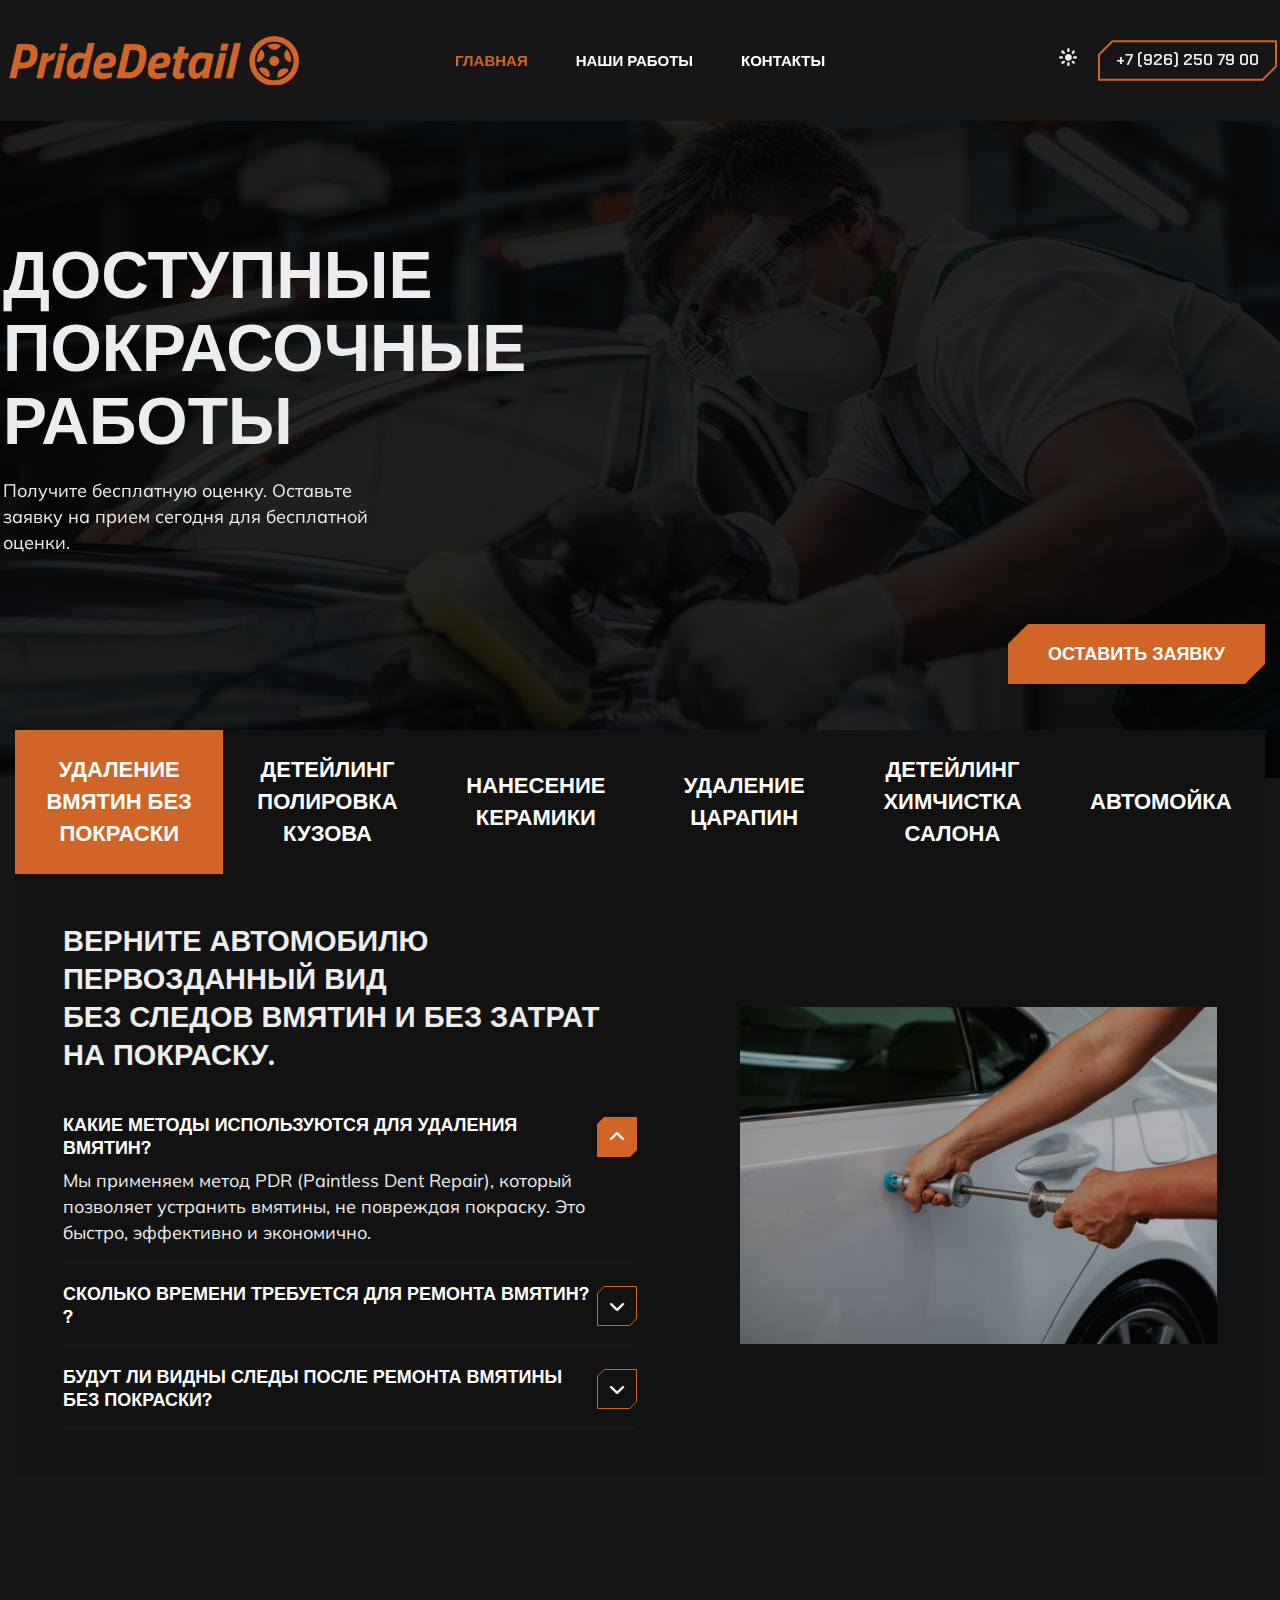
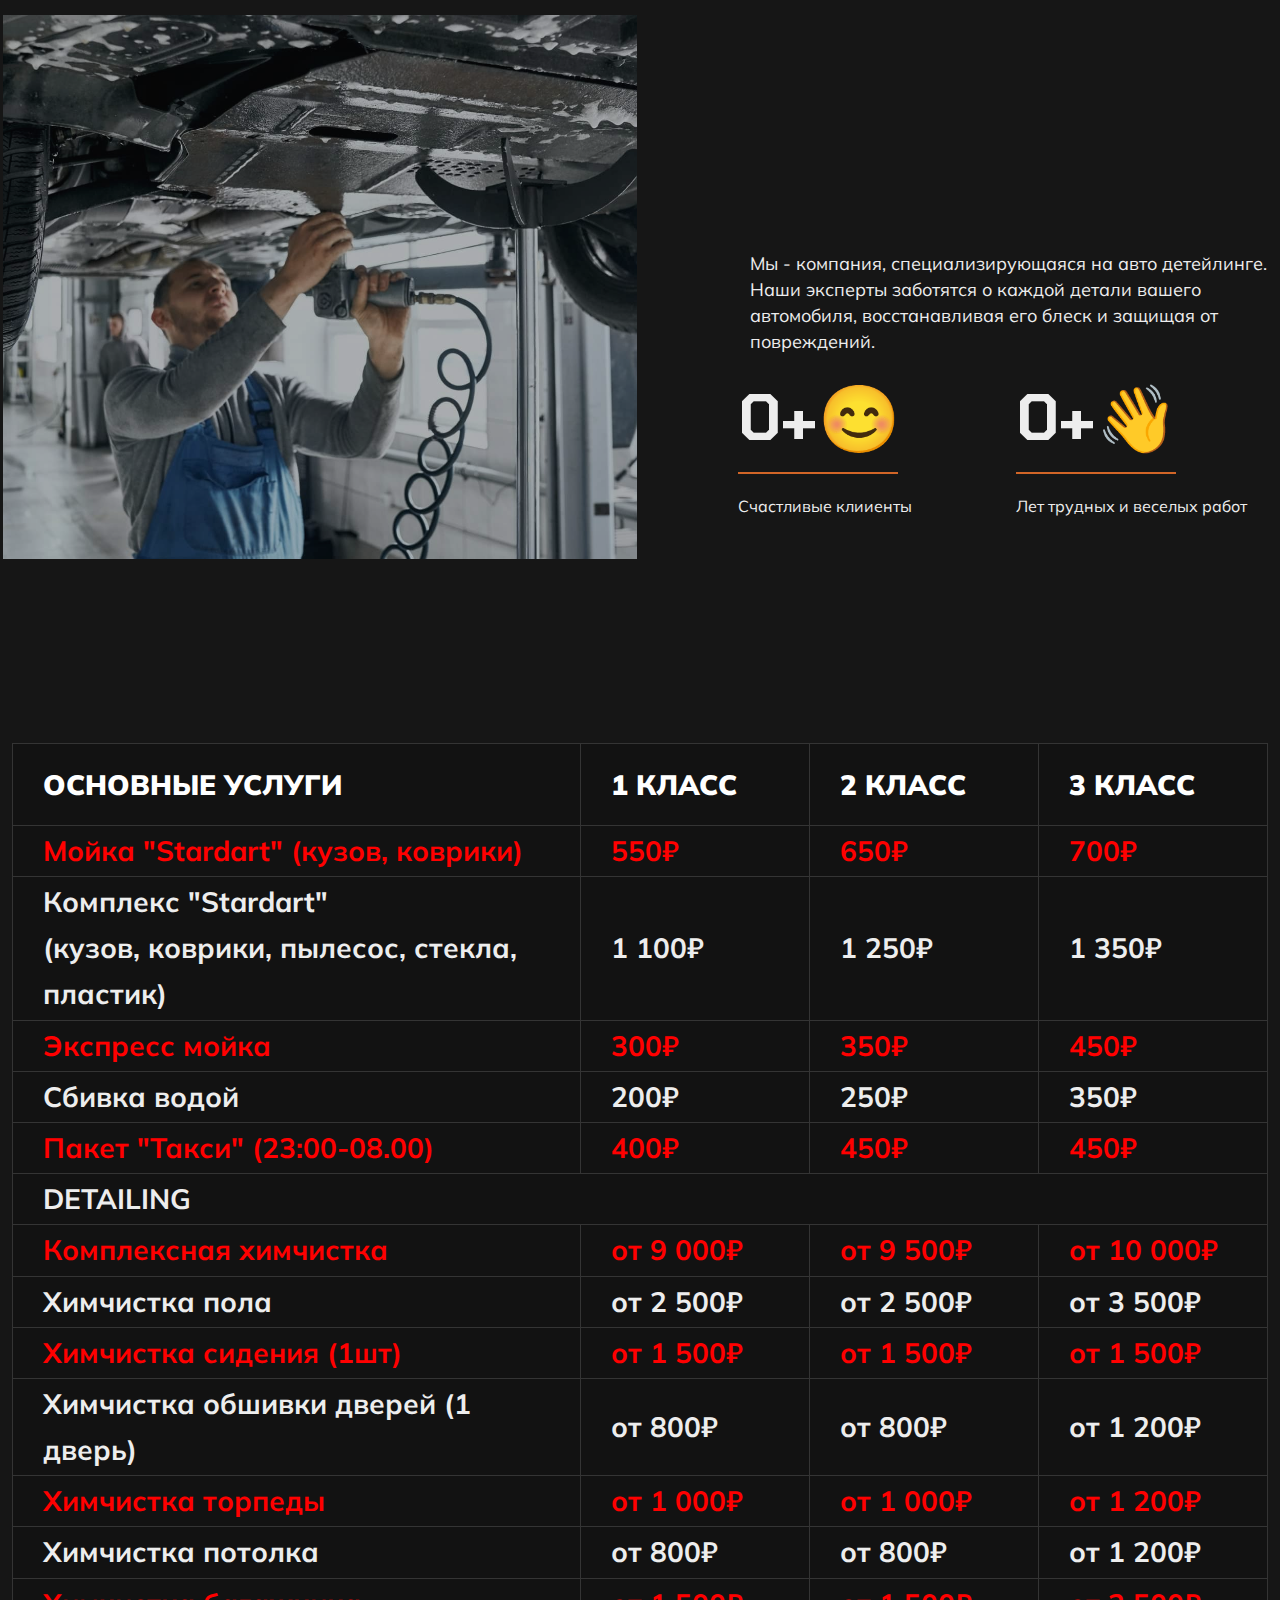
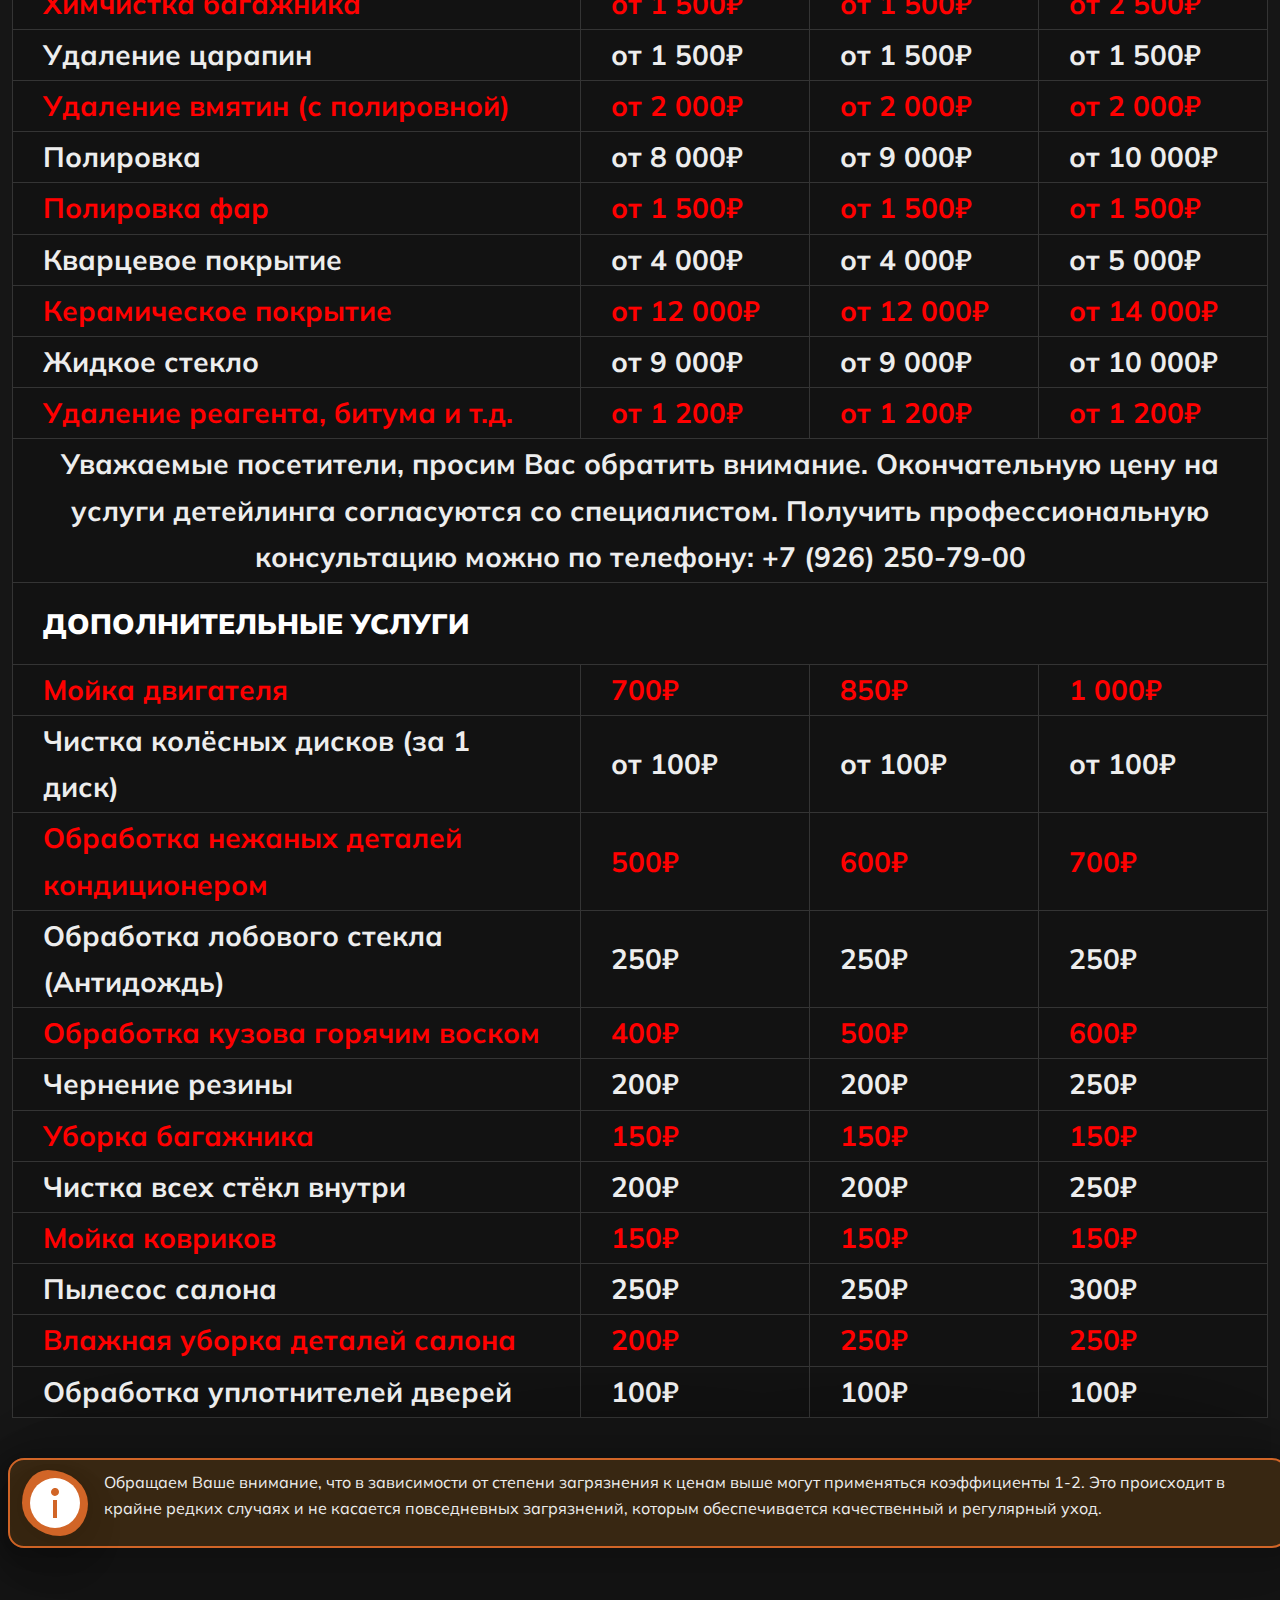
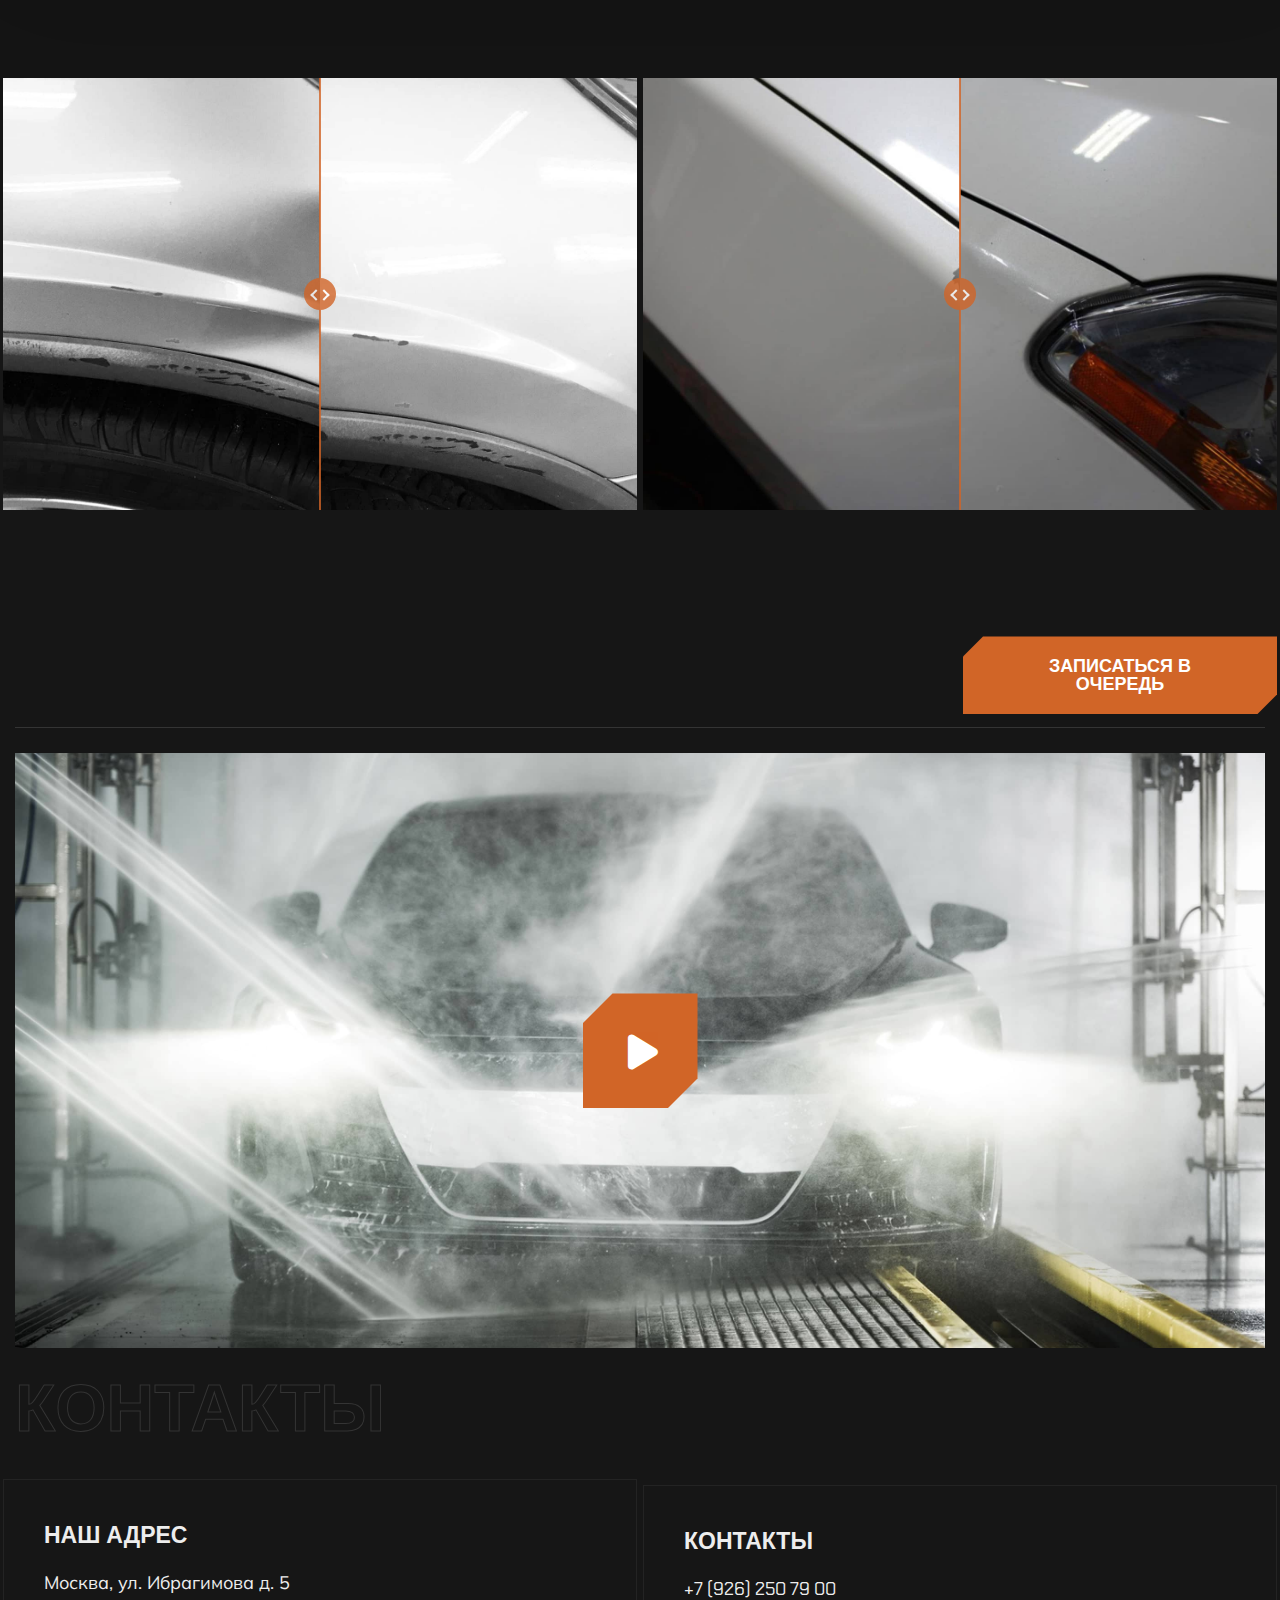
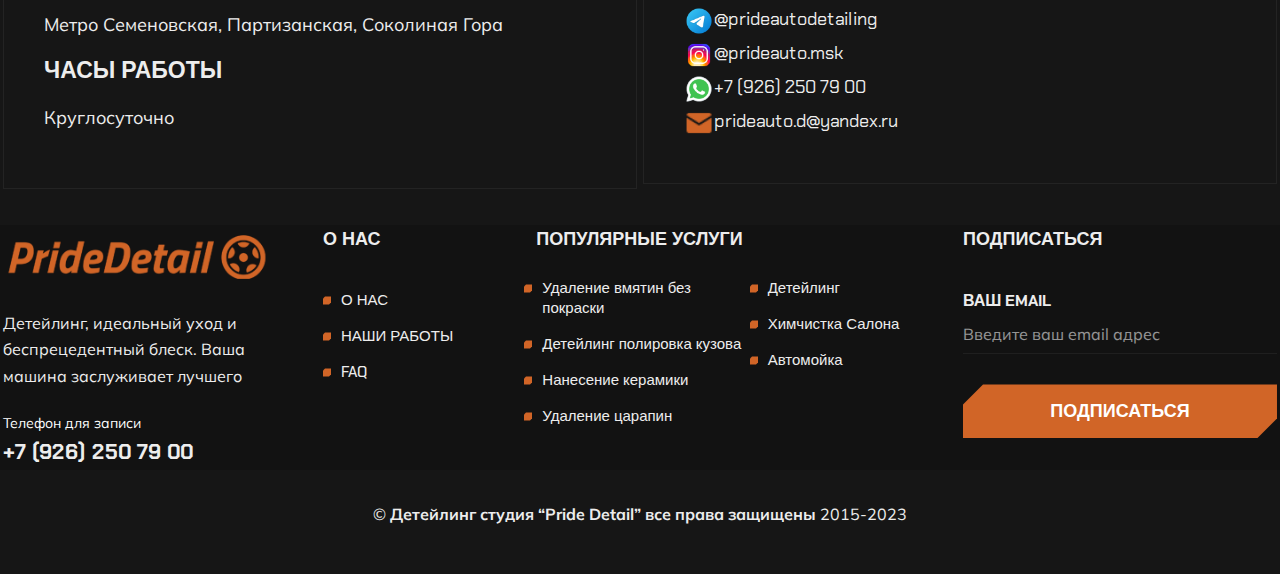
==== commit e18c3c6f: "pricing" ====
--- a/index.html
+++ b/index.html
@@ -1142,7 +1142,7 @@
                                 </a>
                             </div>
                             <p>Детейлинг, идеальный уход и беспрецедентный блеск. Ваша машина заслуживает лучшего</p>
-                            <div class="footer_hotline"><span>Служба поддержки</span> <a class="hotline_number"
+                            <div class="footer_hotline"><span>Телефон для записи</span> <a class="hotline_number"
                                                                                          href="tel:+79262507900">+7
                                 (926) 250 79 00</a></div>
                         </div>
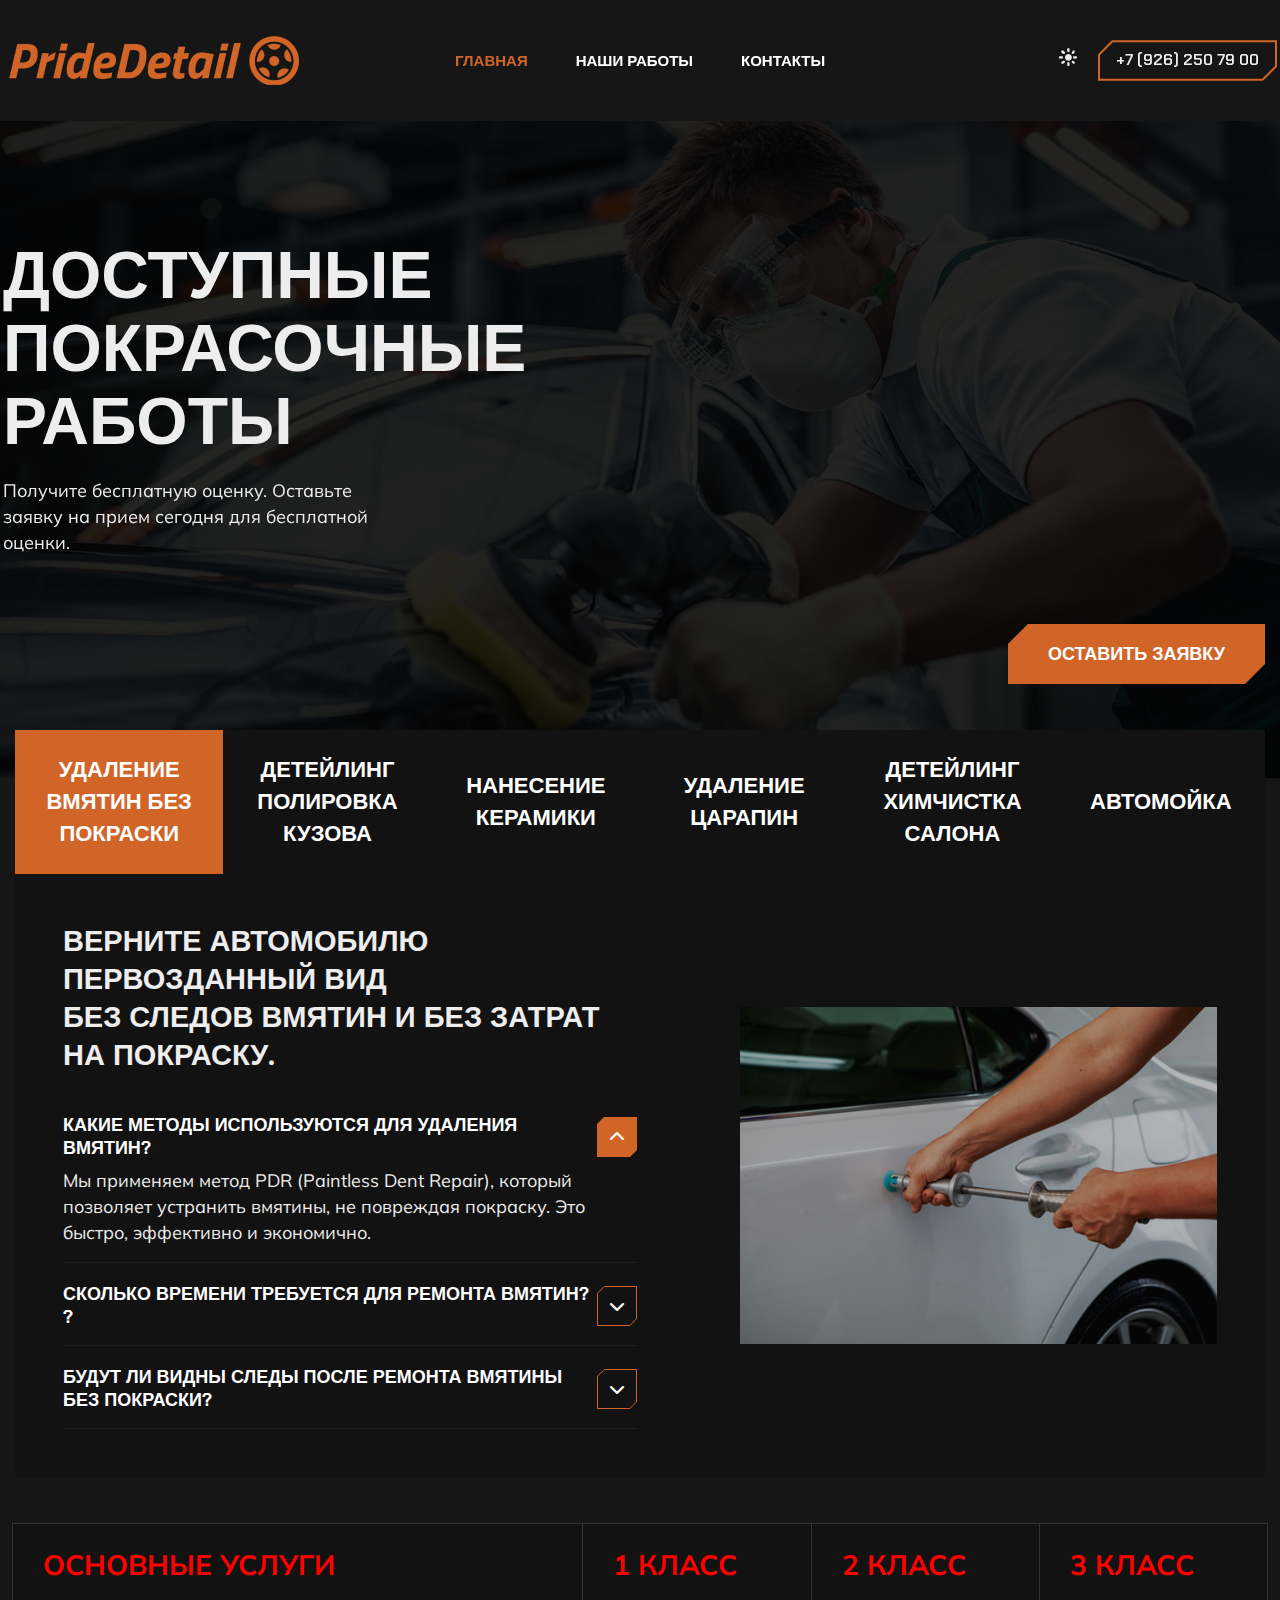
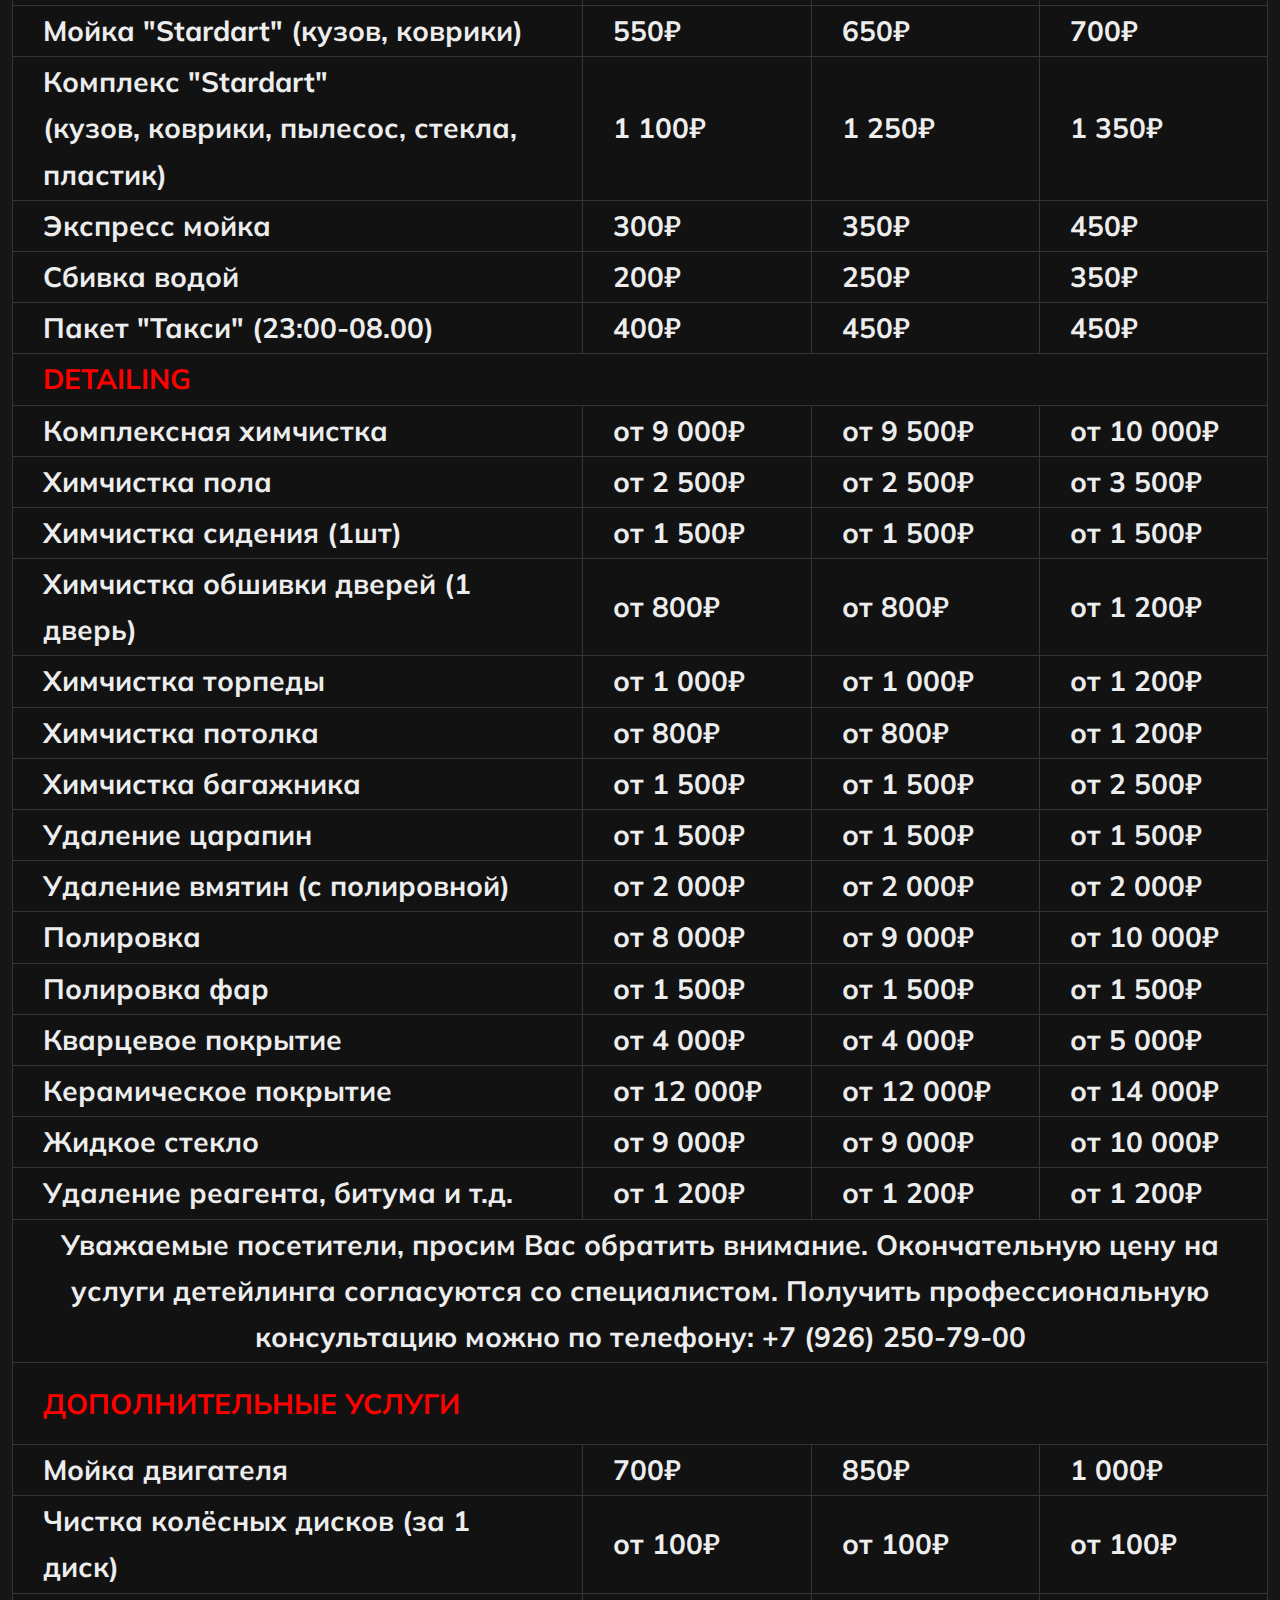
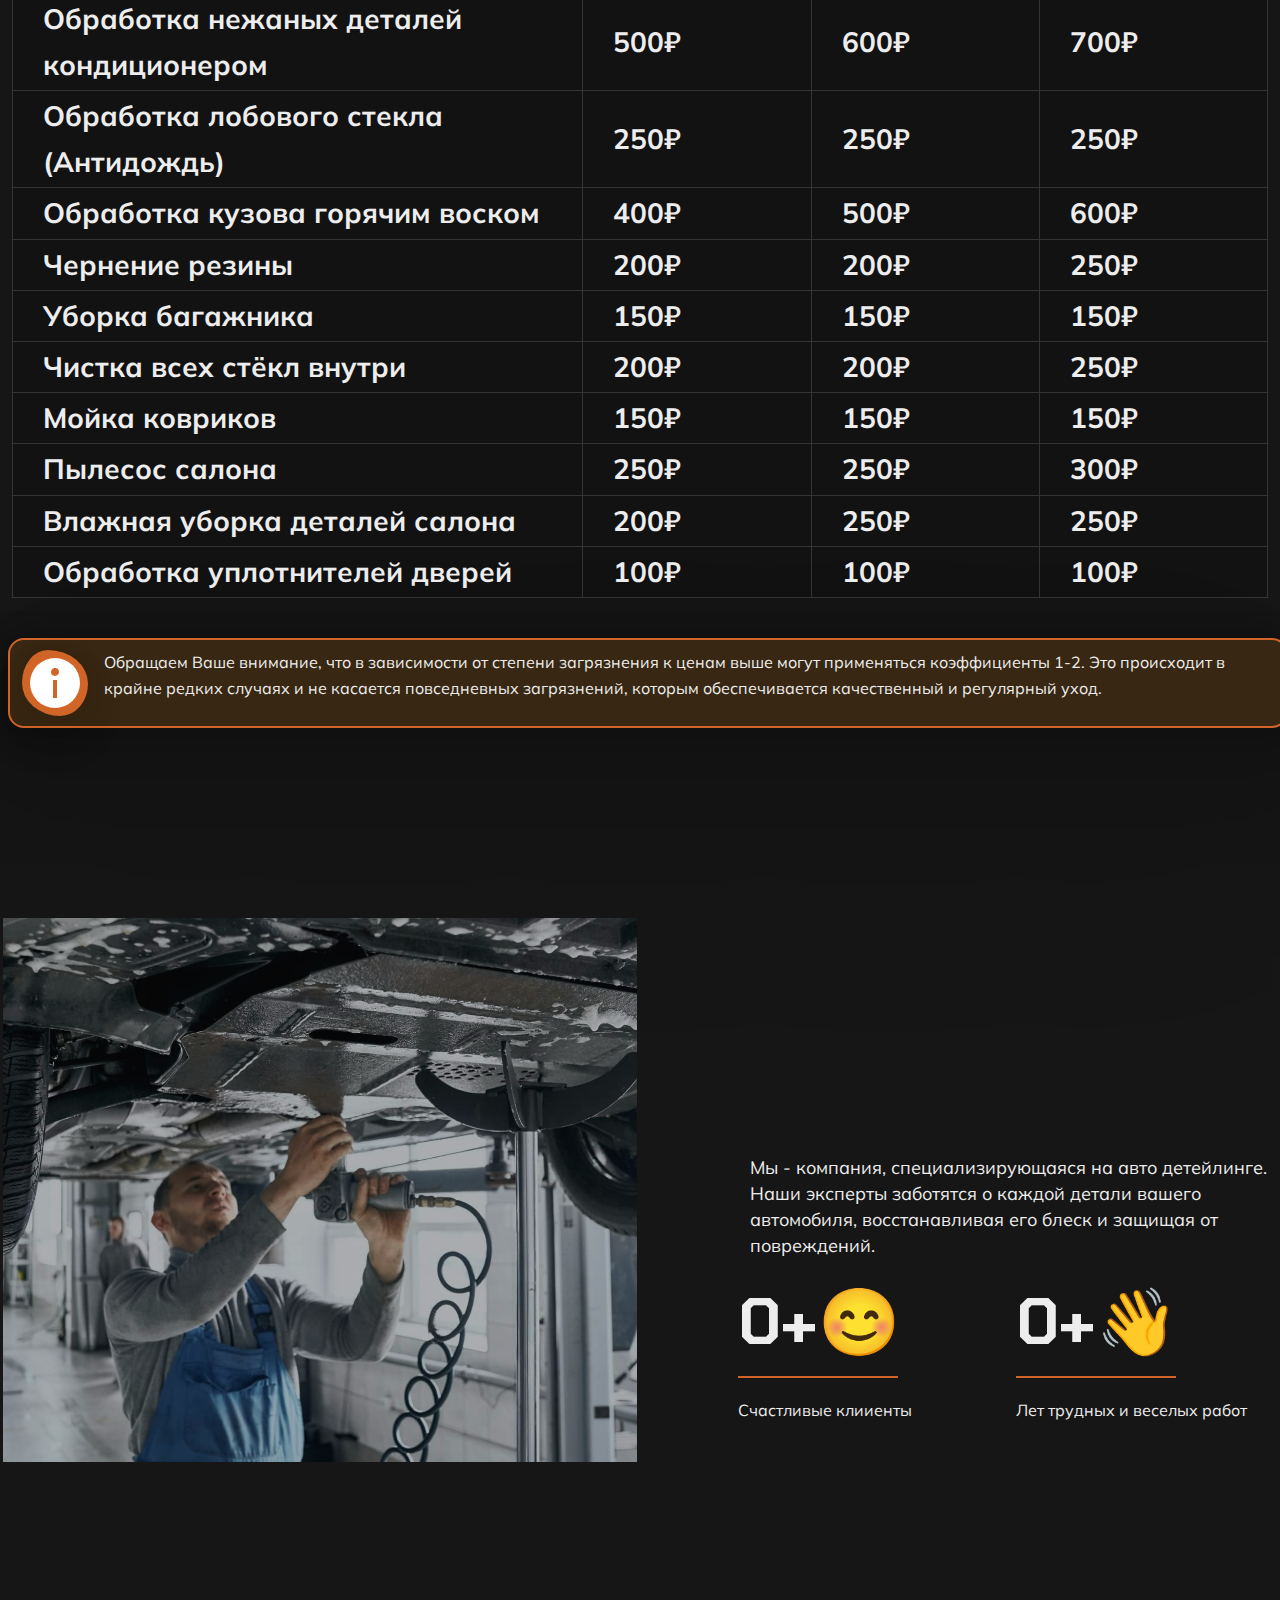
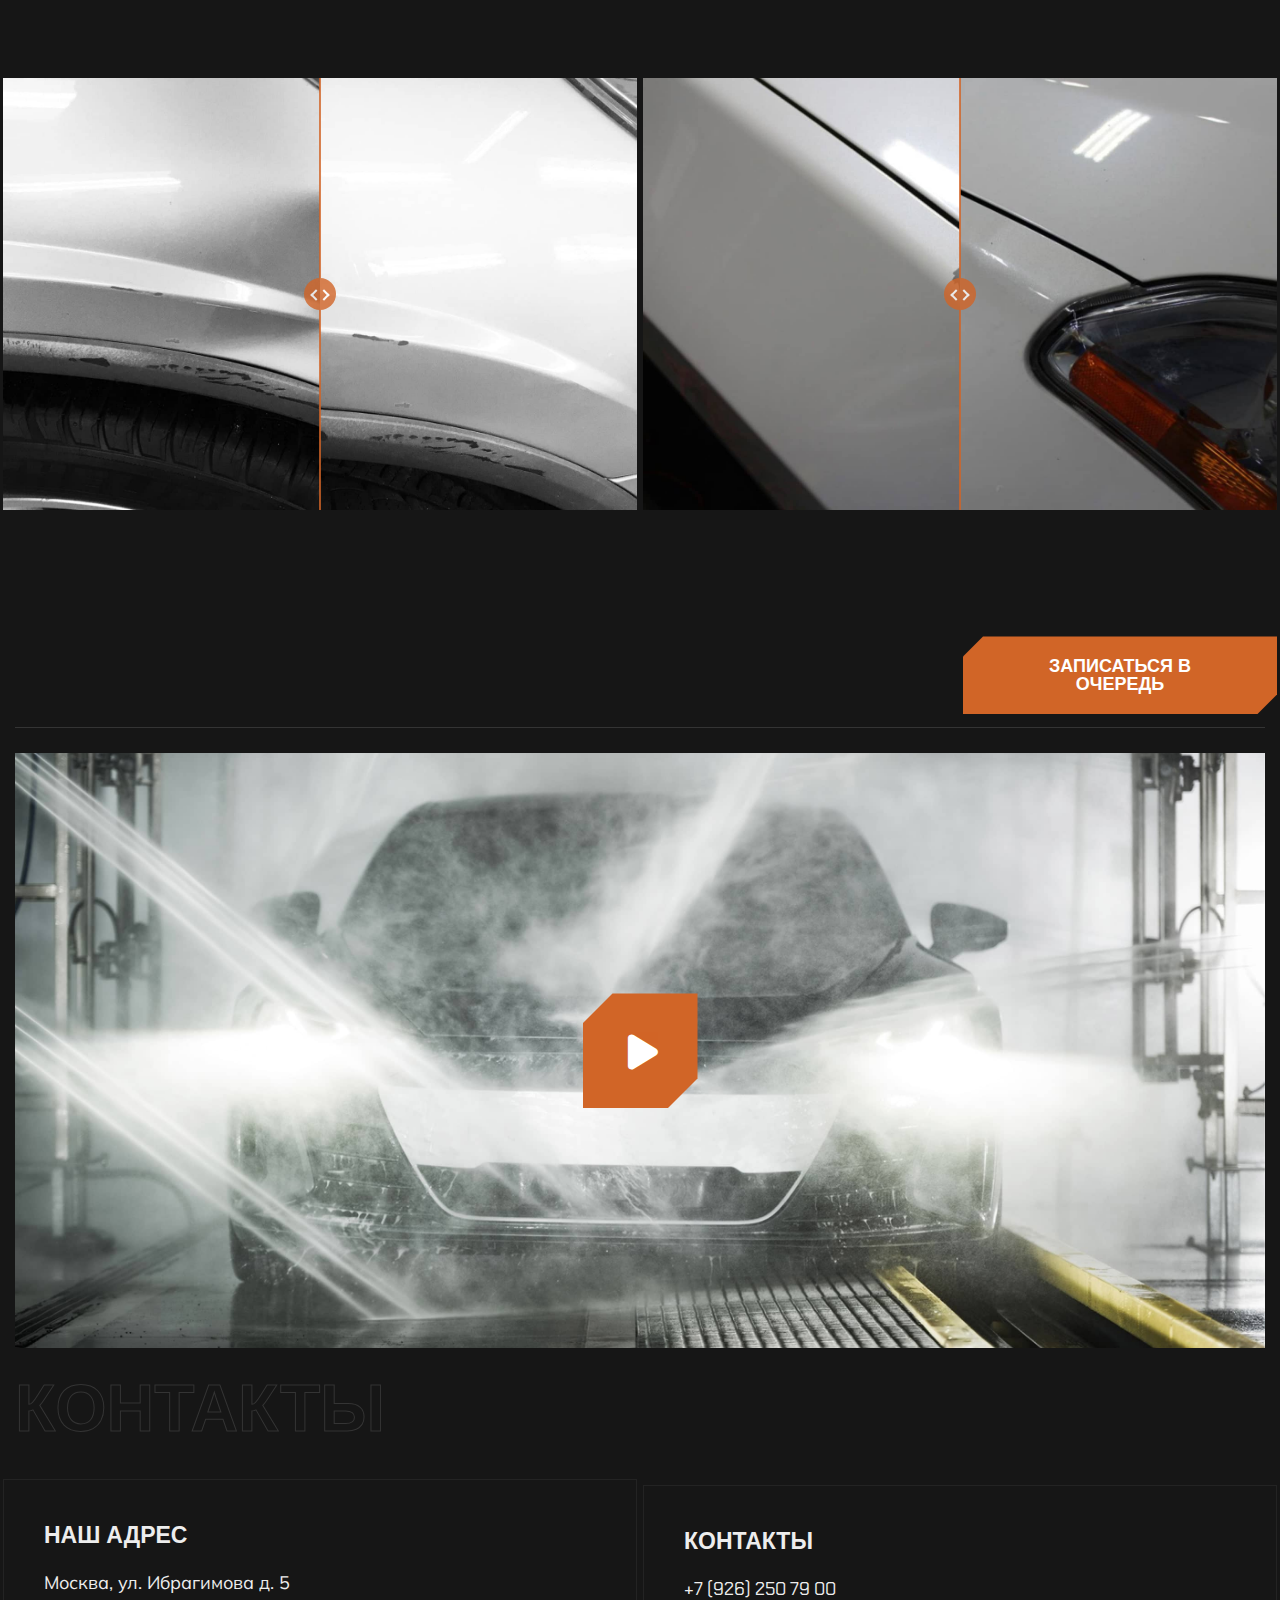
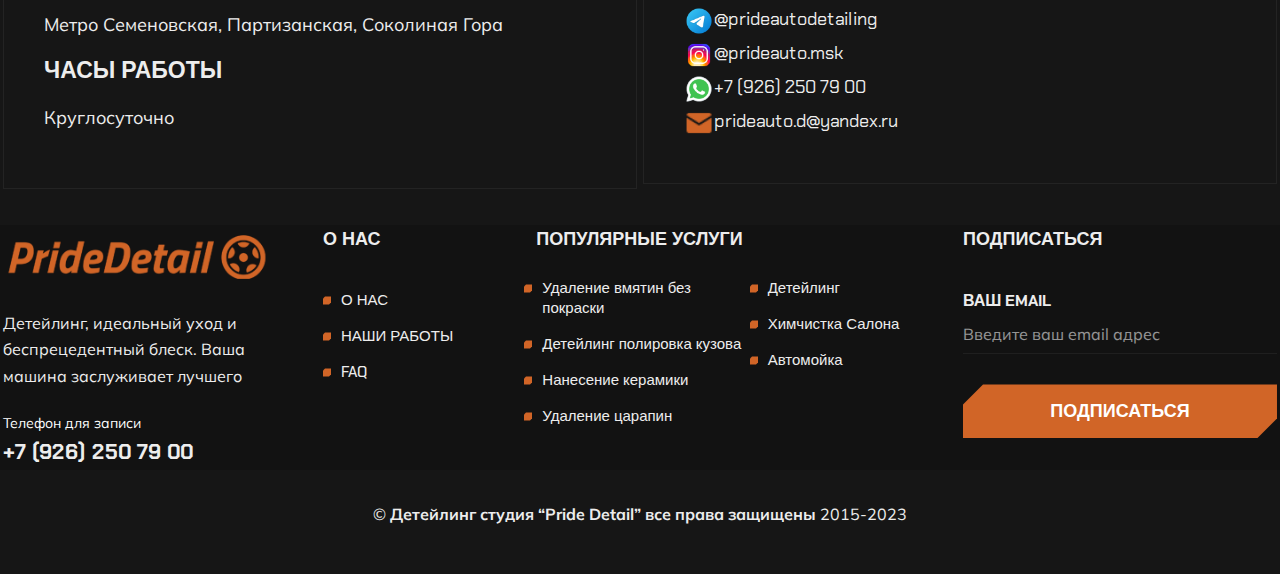
==== commit c125d1eb: "pricing" ====
--- a/index.html
+++ b/index.html
@@ -669,6 +669,303 @@
                 </div>
             </div>
         </section>
+
+
+        <section class="carwash_price_list_section section_space pb-0">
+            <div class="container">
+                <div class="section_heading">
+                    <div class="row align-items-center">
+                        <div class="col-lg-6">
+                            <h2 class="heading_text wow mb-lg-0 words chars splitting animated" data-splitting=""
+                                style="visibility: visible; --word-total: 4; --char-total: 17;">
+                                Основные услуги
+                            </h2>
+                        </div>
+                        <div class="table-responsive">
+                        <table class="table table-bordered w-100 pricing_table">
+                            <thead>
+                            <tr class="pricing_header red_row">
+                                <th scope="col">Основные услуги</th>
+                                <th scope="col">1 класс</th>
+                                <th scope="col">2 класс</th>
+                                <th scope="col">3 класс</th>
+                            </tr>
+                            </thead>
+                            <tbody>
+                            <tr class="white_row">
+                                <th scope="row">Мойка "Stardart" (кузов, коврики)</th>
+                                <td class="td_vertical">550₽</td>
+                                <td class="td_vertical">650₽</td>
+                                <td class="td_vertical">700₽</td>
+                            </tr>
+                            <tr class="white_row">
+                                <th scope="row">Комплекс "Stardart" <br>
+                                (кузов, коврики, пылесос, стекла, пластик)
+                                </th>
+                                <td class="td_vertical">1 100₽</td>
+                                <td class="td_vertical">1 250₽</td>
+                                <td class="td_vertical">1 350₽</td>
+                            </tr>
+                            <tr class="white_row">
+                                <th scope="row">Экспресс мойка</th>
+                                <td class="td_vertical">300₽</td>
+                                <td class="td_vertical">350₽</td>
+                                <td class="td_vertical">450₽</td>
+                            </tr>
+
+
+                            <tr class="white_row">
+                                <th scope="row">Сбивка водой
+                                </th>
+                                <td class="td_vertical">200₽</td>
+                                <td class="td_vertical">250₽</td>
+                                <td class="td_vertical">350₽</td>
+                            </tr>
+                            <tr class="white_row">
+                                <th scope="row">Пакет "Такси" (23:00-08.00)</th>
+                                <td class="td_vertical">400₽</td>
+                                <td class="td_vertical">450₽</td>
+                                <td class="td_vertical">450₽</td>
+                            </tr>
+                            <tr class="red_row">
+                                <th scope="row" colspan="4">DETAILING</th>
+                            </tr>
+
+                            <tr class="white_row">
+                                <th scope="row">Комплексная химчистка</th>
+                                <td class="td_vertical">от 9 000₽</td>
+                                <td class="td_vertical">от 9 500₽</td>
+                                <td class="td_vertical">от 10 000₽</td>
+                            </tr>
+
+                            <tr class="white_row">
+                                <th scope="row">Химчистка пола
+                                </th>
+                                <td class="td_vertical">от 2 500₽</td>
+                                <td class="td_vertical">от 2 500₽</td>
+                                <td class="td_vertical">от 3 500₽</td>
+                            </tr>
+
+                            <tr class="white_row">
+                                <th scope="row">Химчистка сидения (1шт)</th>
+                                <td class="td_vertical">от 1 500₽</td>
+                                <td class="td_vertical">от 1 500₽</td>
+                                <td class="td_vertical">от 1 500₽</td>
+                            </tr>
+
+                            <tr class="white_row">
+                                <th scope="row">Химчистка обшивки дверей (1 дверь)
+                                </th>
+                                <td class="td_vertical">от 800₽</td>
+                                <td class="td_vertical">от 800₽</td>
+                                <td class="td_vertical">от 1 200₽</td>
+                            </tr>
+
+                            <tr class="white_row">
+                                <th scope="row">Химчистка торпеды</th>
+                                <td class="td_vertical">от 1 000₽</td>
+                                <td class="td_vertical">от 1 000₽</td>
+                                <td class="td_vertical">от 1 200₽</td>
+                            </tr>
+
+                            <tr class="white_row">
+                                <th scope="row">Химчистка потолка
+                                </th>
+                                <td class="td_vertical">от 800₽</td>
+                                <td class="td_vertical">от 800₽</td>
+                                <td class="td_vertical">от 1 200₽</td>
+                            </tr>
+
+                            <tr class="white_row">
+                                <th scope="row">Химчистка багажника</th>
+                                <td class="td_vertical">от 1 500₽</td>
+                                <td class="td_vertical">от 1 500₽</td>
+                                <td class="td_vertical">от 2 500₽</td>
+                            </tr>
+
+                            <tr class="white_row">
+                                <th scope="row">Удаление царапин
+                                </th>
+                                <td class="td_vertical">от 1 500₽</td>
+                                <td class="td_vertical">от 1 500₽</td>
+                                <td class="td_vertical">от 1 500₽</td>
+                            </tr>
+
+                            <tr class="white_row">
+                                <th scope="row">Удаление вмятин (с полировной)</th>
+                                <td class="td_vertical">от 2 000₽</td>
+                                <td class="td_vertical">от 2 000₽</td>
+                                <td class="td_vertical">от 2 000₽</td>
+                            </tr>
+
+                            <tr class="white_row">
+                                <th scope="row">Полировка
+                                </th>
+                                <td class="td_vertical">от 8 000₽</td>
+                                <td class="td_vertical">от 9 000₽</td>
+                                <td class="td_vertical">от 10 000₽</td>
+                            </tr>
+
+                            <tr class="white_row">
+                                <th scope="row">Полировка фар</th>
+                                <td class="td_vertical">от 1 500₽</td>
+                                <td class="td_vertical">от 1 500₽</td>
+                                <td class="td_vertical">от 1 500₽</td>
+                            </tr>
+
+                            <tr class="white_row">
+                                <th scope="row">Кварцевое покрытие
+                                </th>
+                                <td class="td_vertical">от 4 000₽</td>
+                                <td class="td_vertical">от 4 000₽</td>
+                                <td class="td_vertical">от 5 000₽</td>
+                            </tr>
+
+                            <tr class="white_row">
+                                <th scope="row">Керамическое покрытие</th>
+                                <td class="td_vertical">от 12 000₽</td>
+                                <td class="td_vertical">от 12 000₽</td>
+                                <td class="td_vertical">от 14 000₽</td>
+                            </tr>
+
+                            <tr class="white_row">
+                                <th scope="row">Жидкое стекло
+                                </th>
+                                <td class="td_vertical">от 9 000₽</td>
+                                <td class="td_vertical">от 9 000₽</td>
+                                <td class="td_vertical">от 10 000₽</td>
+                            </tr>
+                            <tr class="white_row">
+                                <th scope="row">Удаление реагента, битума и т.д.
+                                </th>
+                                <td class="td_vertical">от 1 200₽</td>
+                                <td class="td_vertical">от 1 200₽</td>
+                                <td class="td_vertical">от 1 200₽</td>
+                            </tr>
+
+                            <tr class="white_row">
+                                <th scope="row" colspan="4" class="text-center">Уважаемые посетители, просим Вас обратить внимание. Окончательную цену на услуги детейлинга согласуются со специалистом. Получить профессиональную консультацию можно по телефону: +7 (926) 250-79-00
+                                </th>
+                            </tr>
+
+                            <thead>
+                            <tr class="pricing_header red_row">
+                                <th scope="col" colspan="4">ДОПОЛНИТЕЛЬНЫЕ УСЛУГИ</th>
+                            </tr>
+                            </thead>
+
+                            <tr class="white_row">
+                                <th scope="row">Мойка двигателя</th>
+                                <td class="td_vertical">700₽</td>
+                                <td class="td_vertical">850₽</td>
+                                <td class="td_vertical">1 000₽</td>
+                            </tr>
+
+                            <tr class="white_row">
+                                <th scope="row">Чистка колёсных дисков (за 1 диск)
+                                </th>
+                                <td class="td_vertical">от 100₽</td>
+                                <td class="td_vertical">от 100₽</td>
+                                <td class="td_vertical">от 100₽</td>
+                            </tr>
+
+                            <tr class="white_row">
+                                <th scope="row">Обработка нежаных деталей кондиционером</th>
+                                <td class="td_vertical">500₽</td>
+                                <td class="td_vertical">600₽</td>
+                                <td class="td_vertical">700₽</td>
+                            </tr>
+
+                            <tr class="white_row">
+                                <th scope="row">Обработка лобового стекла (Антидождь)
+                                </th>
+                                <td class="td_vertical">250₽</td>
+                                <td class="td_vertical">250₽</td>
+                                <td class="td_vertical">250₽</td>
+                            </tr>
+
+                            <tr class="white_row">
+                                <th scope="row">Обработка кузова горячим воском</th>
+                                <td class="td_vertical">400₽</td>
+                                <td class="td_vertical">500₽</td>
+                                <td class="td_vertical">600₽</td>
+                            </tr>
+
+                            <tr class="white_row">
+                                <th scope="row">Чернение резины
+                                </th>
+                                <td class="td_vertical">200₽</td>
+                                <td class="td_vertical">200₽</td>
+                                <td class="td_vertical">250₽</td>
+                            </tr>
+                            <tr class="white_row">
+                                <th scope="row">Уборка багажника</th>
+                                <td class="td_vertical">150₽</td>
+                                <td class="td_vertical">150₽</td>
+                                <td class="td_vertical">150₽</td>
+                            </tr>
+
+                            <tr class="white_row">
+                                <th scope="row">Чистка всех стёкл внутри
+                                </th>
+                                <td class="td_vertical">200₽</td>
+                                <td class="td_vertical">200₽</td>
+                                <td class="td_vertical">250₽</td>
+                            </tr>
+                            <tr class="white_row">
+                                <th scope="row">Мойка ковриков</th>
+                                <td class="td_vertical">150₽</td>
+                                <td class="td_vertical">150₽</td>
+                                <td class="td_vertical">150₽</td>
+                            </tr>
+
+                            <tr class="white_row">
+                                <th scope="row">Пылесос салона
+                                </th>
+                                <td class="td_vertical">250₽</td>
+                                <td class="td_vertical">250₽</td>
+                                <td class="td_vertical">300₽</td>
+                            </tr>
+                            <tr class="white_row">
+                                <th scope="row">Влажная уборка деталей салона</th>
+                                <td class="td_vertical">200₽</td>
+                                <td class="td_vertical">250₽</td>
+                                <td class="td_vertical">250₽</td>
+                            </tr>
+
+                            <tr class="white_row">
+                                <th scope="row">Обработка уплотнителей дверей
+                                </th>
+                                <td class="td_vertical">100₽</td>
+                                <td class="td_vertical">100₽</td>
+                                <td class="td_vertical">100₽</td>
+                            </tr>
+
+
+                            </tbody>
+                        </table>
+                        </div>
+
+
+                        <div class="alert_info alert mt-4 mx-2">
+                            <div class="alert_content">
+                                <div class="alert_icon">
+                                    <svg width="50" height="50" viewBox="0 0 50 50" fill="none" xmlns="http://www.w3.org/2000/svg">
+                                        <rect width="50" height="50" rx="25" fill="white"></rect>
+                                        <path d="M27 22H23V40H27V22Z" fill="#d16527"></path>
+                                        <path d="M25 18C24.2089 18 23.4355 17.7654 22.7777 17.3259C22.1199 16.8864 21.6072 16.2616 21.3045 15.5307C21.0017 14.7998 20.9225 13.9956 21.0769 13.2196C21.2312 12.4437 21.6122 11.731 22.1716 11.1716C22.731 10.6122 23.4437 10.2312 24.2196 10.0769C24.9956 9.92252 25.7998 10.0017 26.5307 10.3045C27.2616 10.6072 27.8864 11.1199 28.3259 11.7777C28.7654 12.4355 29 13.2089 29 14C29 15.0609 28.5786 16.0783 27.8284 16.8284C27.0783 17.5786 26.0609 18 25 18V18Z" fill="#d16527"></path>
+                                    </svg>
+                                </div>
+                                <p>Обращаем Ваше внимание, что в зависимости от степени загрязнения к ценам выше могут применяться коэффициенты 1-2. Это происходит в крайне редких случаях и не касается повседневных загрязнений, которым обеспечивается качественный и регулярный уход.</p>
+
+                            </div>
+                        </div>
+                    </div>
+                </div>
+
+            </div>
+        </section>
+
         <section class="about_section section_space_lg">
             <div class="container">
                 <div class="row align-items-center justify-content-lg-between">
@@ -706,301 +1003,6 @@
                         </div>
                     </div>
                 </div>
-            </div>
-        </section>
-
-        <section class="carwash_price_list_section section_space pb-0">
-            <div class="container">
-                <div class="section_heading">
-                    <div class="row align-items-center">
-                        <div class="col-lg-6">
-                            <h2 class="heading_text wow mb-lg-0 words chars splitting animated" data-splitting=""
-                                style="visibility: visible; --word-total: 4; --char-total: 17;">
-                                Основные услуги
-                            </h2>
-                        </div>
-                        <div class="table-responsive">
-                        <table class="table table-bordered w-100 pricing_table">
-                            <thead>
-                            <tr class="pricing_header">
-                                <th scope="col">Основные услуги</th>
-                                <th scope="col">1 класс</th>
-                                <th scope="col">2 класс</th>
-                                <th scope="col">3 класс</th>
-                            </tr>
-                            </thead>
-                            <tbody>
-                            <tr class="red_row">
-                                <th scope="row">Мойка "Stardart" (кузов, коврики)</th>
-                                <td class="td_vertical">550₽</td>
-                                <td class="td_vertical">650₽</td>
-                                <td class="td_vertical">700₽</td>
-                            </tr>
-                            <tr class="white_row">
-                                <th scope="row">Комплекс "Stardart" <br>
-                                (кузов, коврики, пылесос, стекла, пластик)
-                                </th>
-                                <td class="td_vertical">1 100₽</td>
-                                <td class="td_vertical">1 250₽</td>
-                                <td class="td_vertical">1 350₽</td>
-                            </tr>
-                            <tr class="red_row">
-                                <th scope="row">Экспресс мойка</th>
-                                <td class="td_vertical">300₽</td>
-                                <td class="td_vertical">350₽</td>
-                                <td class="td_vertical">450₽</td>
-                            </tr>
-
-
-                            <tr class="white_row">
-                                <th scope="row">Сбивка водой
-                                </th>
-                                <td class="td_vertical">200₽</td>
-                                <td class="td_vertical">250₽</td>
-                                <td class="td_vertical">350₽</td>
-                            </tr>
-                            <tr class="red_row">
-                                <th scope="row">Пакет "Такси" (23:00-08.00)</th>
-                                <td class="td_vertical">400₽</td>
-                                <td class="td_vertical">450₽</td>
-                                <td class="td_vertical">450₽</td>
-                            </tr>
-                            <tr class="white_row">
-                                <th scope="row" colspan="4">DETAILING</th>
-                            </tr>
-
-                            <tr class="red_row">
-                                <th scope="row">Комплексная химчистка</th>
-                                <td class="td_vertical">от 9 000₽</td>
-                                <td class="td_vertical">от 9 500₽</td>
-                                <td class="td_vertical">от 10 000₽</td>
-                            </tr>
-
-                            <tr class="white_row">
-                                <th scope="row">Химчистка пола
-                                </th>
-                                <td class="td_vertical">от 2 500₽</td>
-                                <td class="td_vertical">от 2 500₽</td>
-                                <td class="td_vertical">от 3 500₽</td>
-                            </tr>
-
-                            <tr class="red_row">
-                                <th scope="row">Химчистка сидения (1шт)</th>
-                                <td class="td_vertical">от 1 500₽</td>
-                                <td class="td_vertical">от 1 500₽</td>
-                                <td class="td_vertical">от 1 500₽</td>
-                            </tr>
-
-                            <tr class="white_row">
-                                <th scope="row">Химчистка обшивки дверей (1 дверь)
-                                </th>
-                                <td class="td_vertical">от 800₽</td>
-                                <td class="td_vertical">от 800₽</td>
-                                <td class="td_vertical">от 1 200₽</td>
-                            </tr>
-
-                            <tr class="red_row">
-                                <th scope="row">Химчистка торпеды</th>
-                                <td class="td_vertical">от 1 000₽</td>
-                                <td class="td_vertical">от 1 000₽</td>
-                                <td class="td_vertical">от 1 200₽</td>
-                            </tr>
-
-                            <tr class="white_row">
-                                <th scope="row">Химчистка потолка
-                                </th>
-                                <td class="td_vertical">от 800₽</td>
-                                <td class="td_vertical">от 800₽</td>
-                                <td class="td_vertical">от 1 200₽</td>
-                            </tr>
-
-                            <tr class="red_row">
-                                <th scope="row">Химчистка багажника</th>
-                                <td class="td_vertical">от 1 500₽</td>
-                                <td class="td_vertical">от 1 500₽</td>
-                                <td class="td_vertical">от 2 500₽</td>
-                            </tr>
-
-                            <tr class="white_row">
-                                <th scope="row">Удаление царапин
-                                </th>
-                                <td class="td_vertical">от 1 500₽</td>
-                                <td class="td_vertical">от 1 500₽</td>
-                                <td class="td_vertical">от 1 500₽</td>
-                            </tr>
-
-                            <tr class="red_row">
-                                <th scope="row">Удаление вмятин (с полировной)</th>
-                                <td class="td_vertical">от 2 000₽</td>
-                                <td class="td_vertical">от 2 000₽</td>
-                                <td class="td_vertical">от 2 000₽</td>
-                            </tr>
-
-                            <tr class="white_row">
-                                <th scope="row">Полировка
-                                </th>
-                                <td class="td_vertical">от 8 000₽</td>
-                                <td class="td_vertical">от 9 000₽</td>
-                                <td class="td_vertical">от 10 000₽</td>
-                            </tr>
-
-                            <tr class="red_row">
-                                <th scope="row">Полировка фар</th>
-                                <td class="td_vertical">от 1 500₽</td>
-                                <td class="td_vertical">от 1 500₽</td>
-                                <td class="td_vertical">от 1 500₽</td>
-                            </tr>
-
-                            <tr class="white_row">
-                                <th scope="row">Кварцевое покрытие
-                                </th>
-                                <td class="td_vertical">от 4 000₽</td>
-                                <td class="td_vertical">от 4 000₽</td>
-                                <td class="td_vertical">от 5 000₽</td>
-                            </tr>
-
-                            <tr class="red_row">
-                                <th scope="row">Керамическое покрытие</th>
-                                <td class="td_vertical">от 12 000₽</td>
-                                <td class="td_vertical">от 12 000₽</td>
-                                <td class="td_vertical">от 14 000₽</td>
-                            </tr>
-
-                            <tr class="white_row">
-                                <th scope="row">Жидкое стекло
-                                </th>
-                                <td class="td_vertical">от 9 000₽</td>
-                                <td class="td_vertical">от 9 000₽</td>
-                                <td class="td_vertical">от 10 000₽</td>
-                            </tr>
-                            <tr class="red_row">
-                                <th scope="row">Удаление реагента, битума и т.д.
-                                </th>
-                                <td class="td_vertical">от 1 200₽</td>
-                                <td class="td_vertical">от 1 200₽</td>
-                                <td class="td_vertical">от 1 200₽</td>
-                            </tr>
-
-                            <tr class="white_row">
-                                <th scope="row" colspan="4" class="text-center">Уважаемые посетители, просим Вас обратить внимание. Окончательную цену на услуги детейлинга согласуются со специалистом. Получить профессиональную консультацию можно по телефону: +7 (926) 250-79-00
-                                </th>
-                            </tr>
-
-                            <thead>
-                            <tr class="pricing_header">
-                                <th scope="col" colspan="4">ДОПОЛНИТЕЛЬНЫЕ УСЛУГИ</th>
-                            </tr>
-                            </thead>
-
-                            <tr class="red_row">
-                                <th scope="row">Мойка двигателя</th>
-                                <td class="td_vertical">700₽</td>
-                                <td class="td_vertical">850₽</td>
-                                <td class="td_vertical">1 000₽</td>
-                            </tr>
-
-                            <tr class="white_row">
-                                <th scope="row">Чистка колёсных дисков (за 1 диск)
-                                </th>
-                                <td class="td_vertical">от 100₽</td>
-                                <td class="td_vertical">от 100₽</td>
-                                <td class="td_vertical">от 100₽</td>
-                            </tr>
-
-                            <tr class="red_row">
-                                <th scope="row">Обработка нежаных деталей кондиционером</th>
-                                <td class="td_vertical">500₽</td>
-                                <td class="td_vertical">600₽</td>
-                                <td class="td_vertical">700₽</td>
-                            </tr>
-
-                            <tr class="white_row">
-                                <th scope="row">Обработка лобового стекла (Антидождь)
-                                </th>
-                                <td class="td_vertical">250₽</td>
-                                <td class="td_vertical">250₽</td>
-                                <td class="td_vertical">250₽</td>
-                            </tr>
-
-                            <tr class="red_row">
-                                <th scope="row">Обработка кузова горячим воском</th>
-                                <td class="td_vertical">400₽</td>
-                                <td class="td_vertical">500₽</td>
-                                <td class="td_vertical">600₽</td>
-                            </tr>
-
-                            <tr class="white_row">
-                                <th scope="row">Чернение резины
-                                </th>
-                                <td class="td_vertical">200₽</td>
-                                <td class="td_vertical">200₽</td>
-                                <td class="td_vertical">250₽</td>
-                            </tr>
-                            <tr class="red_row">
-                                <th scope="row">Уборка багажника</th>
-                                <td class="td_vertical">150₽</td>
-                                <td class="td_vertical">150₽</td>
-                                <td class="td_vertical">150₽</td>
-                            </tr>
-
-                            <tr class="white_row">
-                                <th scope="row">Чистка всех стёкл внутри
-                                </th>
-                                <td class="td_vertical">200₽</td>
-                                <td class="td_vertical">200₽</td>
-                                <td class="td_vertical">250₽</td>
-                            </tr>
-                            <tr class="red_row">
-                                <th scope="row">Мойка ковриков</th>
-                                <td class="td_vertical">150₽</td>
-                                <td class="td_vertical">150₽</td>
-                                <td class="td_vertical">150₽</td>
-                            </tr>
-
-                            <tr class="white_row">
-                                <th scope="row">Пылесос салона
-                                </th>
-                                <td class="td_vertical">250₽</td>
-                                <td class="td_vertical">250₽</td>
-                                <td class="td_vertical">300₽</td>
-                            </tr>
-                            <tr class="red_row">
-                                <th scope="row">Влажная уборка деталей салона</th>
-                                <td class="td_vertical">200₽</td>
-                                <td class="td_vertical">250₽</td>
-                                <td class="td_vertical">250₽</td>
-                            </tr>
-
-                            <tr class="white_row">
-                                <th scope="row">Обработка уплотнителей дверей
-                                </th>
-                                <td class="td_vertical">100₽</td>
-                                <td class="td_vertical">100₽</td>
-                                <td class="td_vertical">100₽</td>
-                            </tr>
-
-
-                            </tbody>
-                        </table>
-                        </div>
-
-
-                        <div class="alert_info alert mt-4 mx-2">
-                            <div class="alert_content">
-                                <div class="alert_icon">
-                                    <svg width="50" height="50" viewBox="0 0 50 50" fill="none" xmlns="http://www.w3.org/2000/svg">
-                                        <rect width="50" height="50" rx="25" fill="white"></rect>
-                                        <path d="M27 22H23V40H27V22Z" fill="#d16527"></path>
-                                        <path d="M25 18C24.2089 18 23.4355 17.7654 22.7777 17.3259C22.1199 16.8864 21.6072 16.2616 21.3045 15.5307C21.0017 14.7998 20.9225 13.9956 21.0769 13.2196C21.2312 12.4437 21.6122 11.731 22.1716 11.1716C22.731 10.6122 23.4437 10.2312 24.2196 10.0769C24.9956 9.92252 25.7998 10.0017 26.5307 10.3045C27.2616 10.6072 27.8864 11.1199 28.3259 11.7777C28.7654 12.4355 29 13.2089 29 14C29 15.0609 28.5786 16.0783 27.8284 16.8284C27.0783 17.5786 26.0609 18 25 18V18Z" fill="#d16527"></path>
-                                    </svg>
-                                </div>
-                                <p>Обращаем Ваше внимание, что в зависимости от степени загрязнения к ценам выше могут применяться коэффициенты 1-2. Это происходит в крайне редких случаях и не касается повседневных загрязнений, которым обеспечивается качественный и регулярный уход.</p>
-
-                            </div>
-                        </div>
-                    </div>
-                </div>
-
             </div>
         </section>
 
--- a/style.css
+++ b/style.css
@@ -6792,6 +6792,31 @@
     padding-left: 40px;
     padding-right: 40px;
   }
-}
-
-
+
+  .pricing_header th {
+    font-size: 18px !important;
+    font-weight: 800 !important;
+  }
+  .red_row td,
+  .red_row th{
+    font-weight: bolder !important;
+    color: red !important;
+    font-size: 18px !important;
+  }
+  .white_row td,
+  .white_row th {
+    font-weight: bolder !important;
+    font-size: 18px !important;
+  }
+  .td_vertical {
+    vertical-align: middle;
+  }
+
+  .pricing_table tbody th,
+  .pricing_table tbody td {
+    font-weight: 400;
+    padding: 2px 5px !important;
+  }
+}
+
+
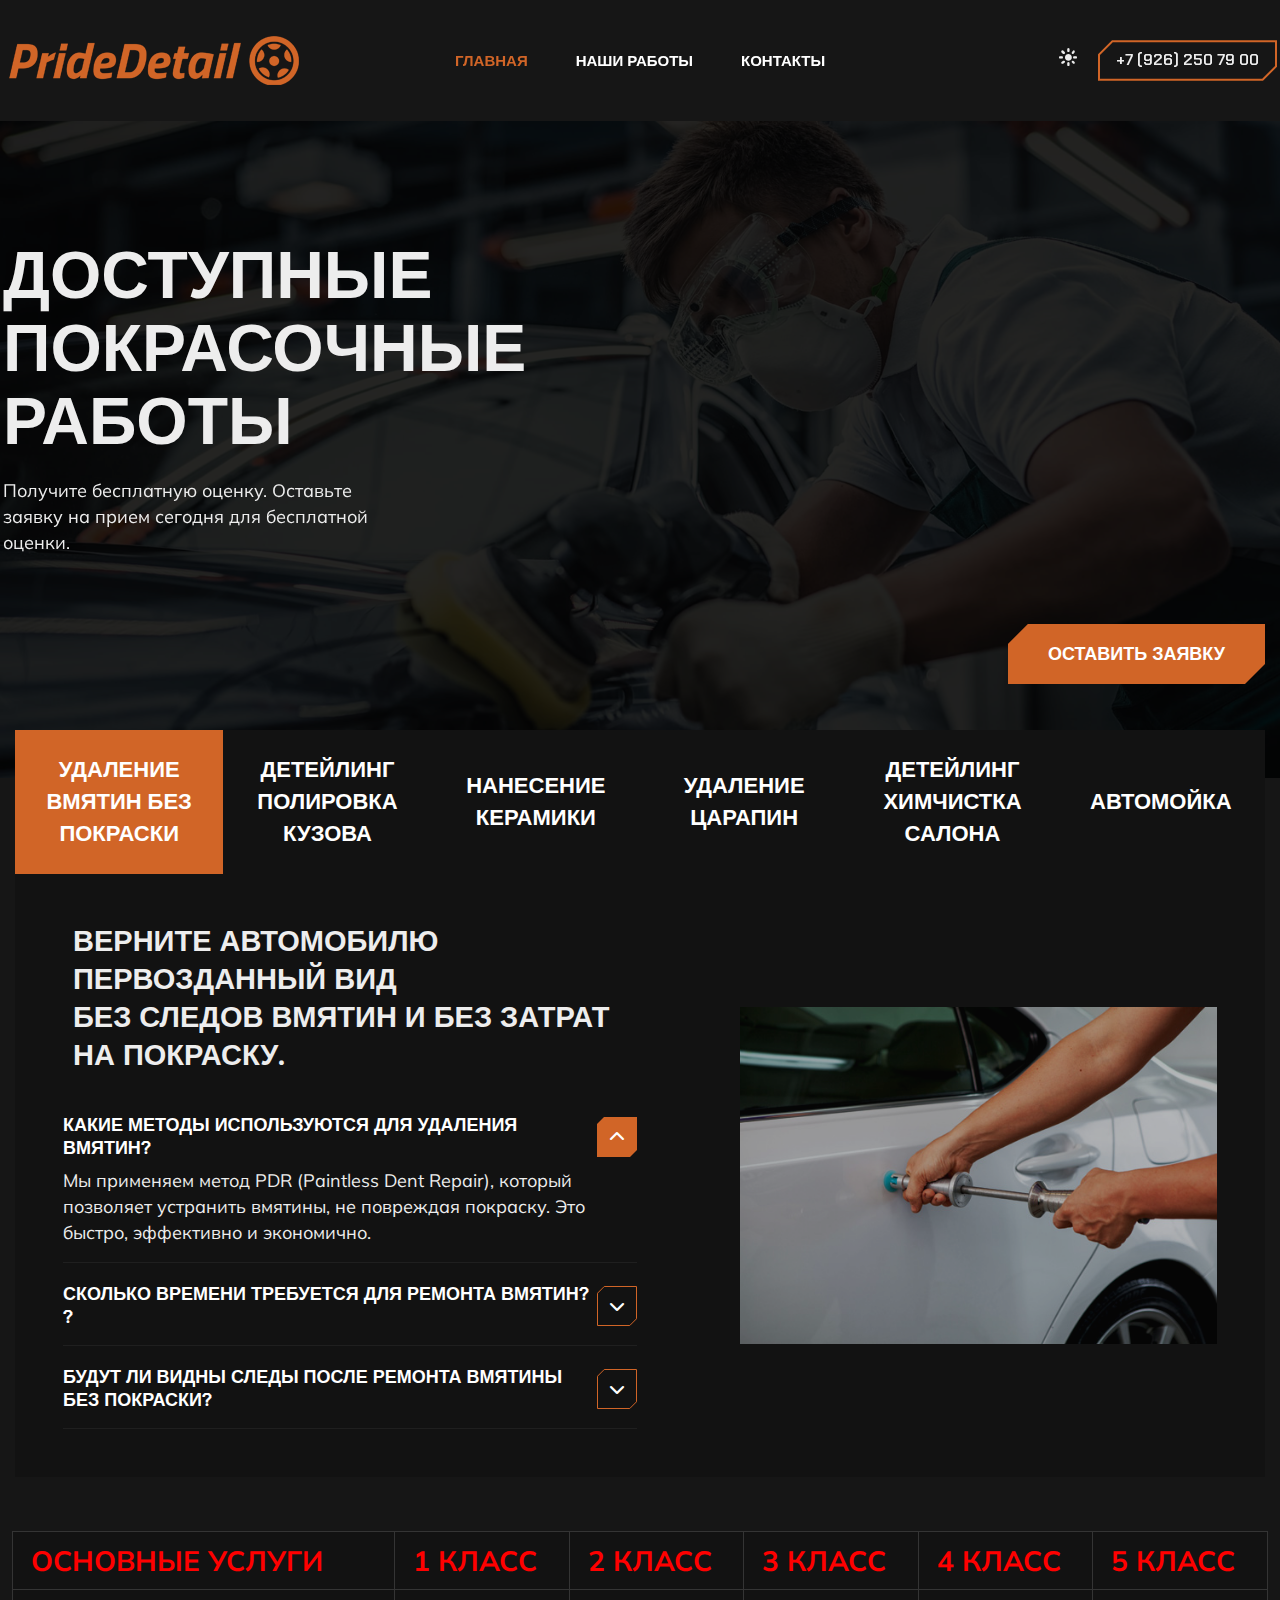
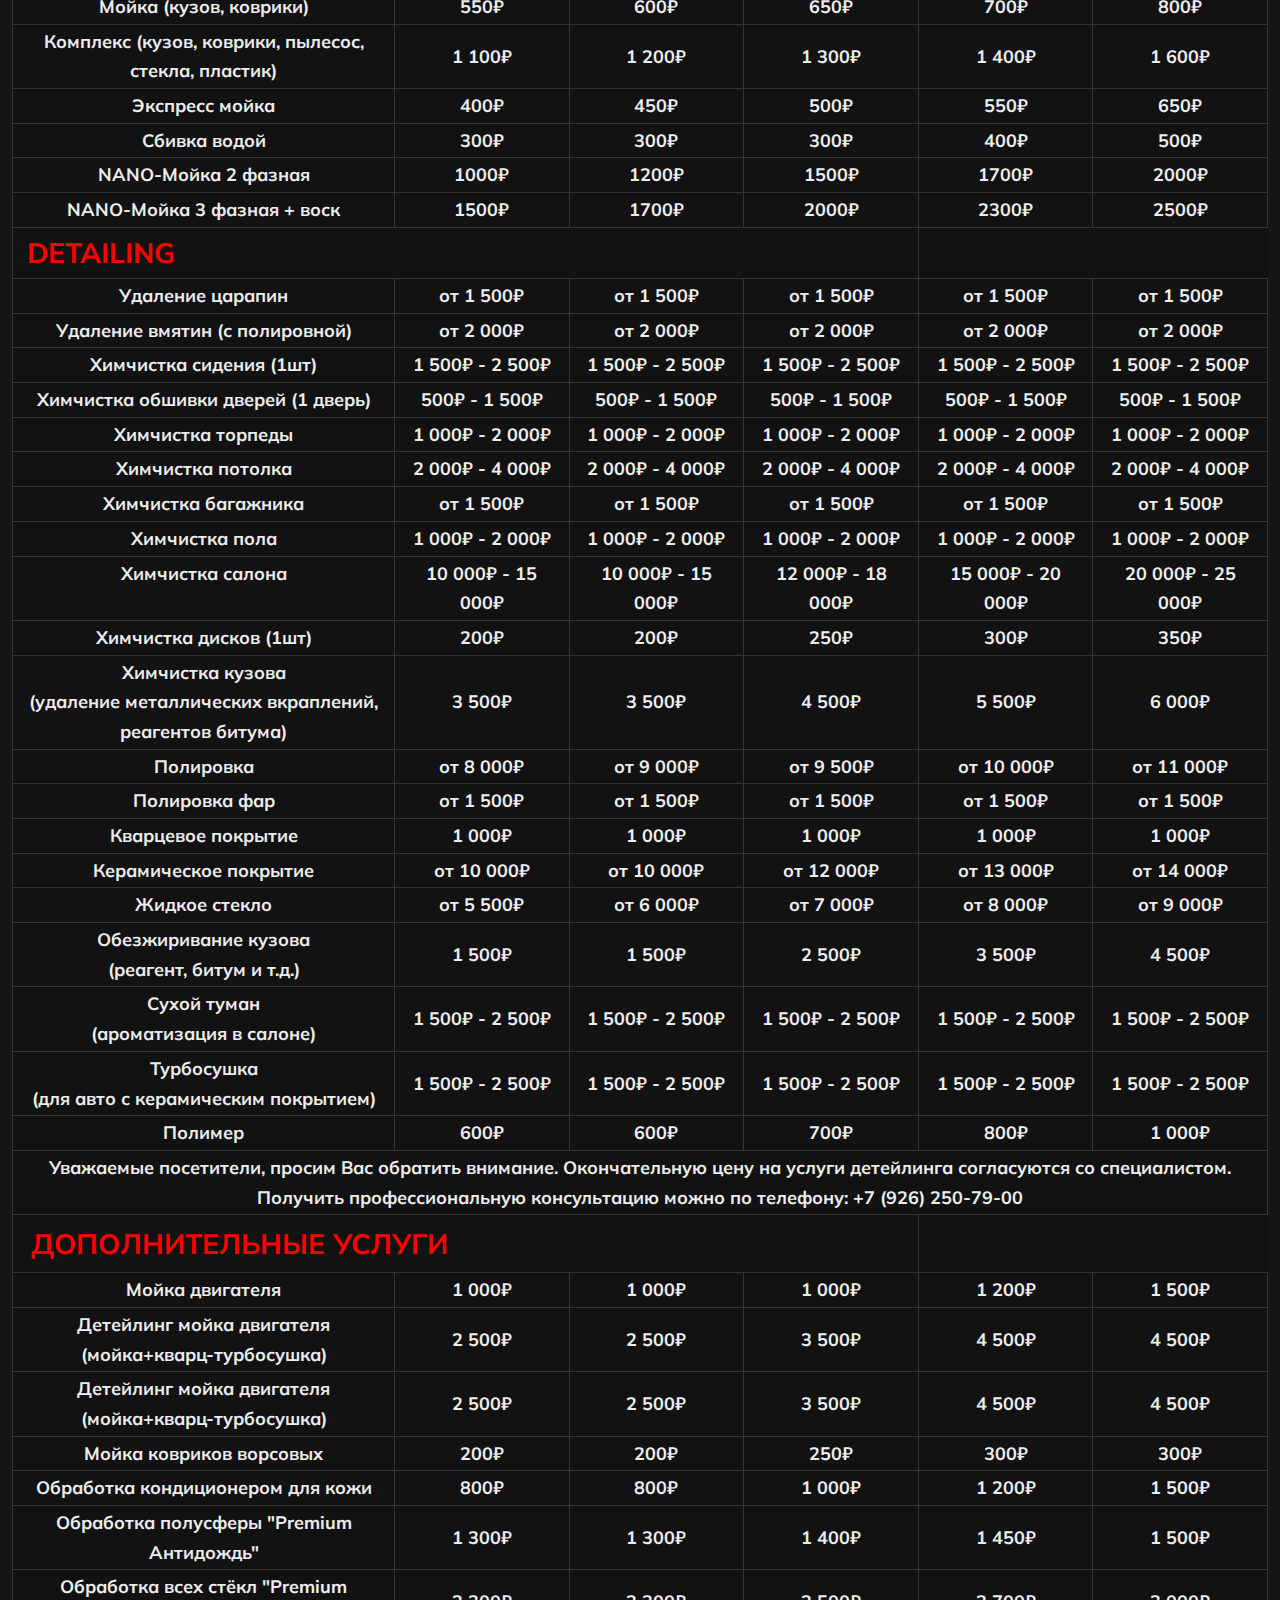
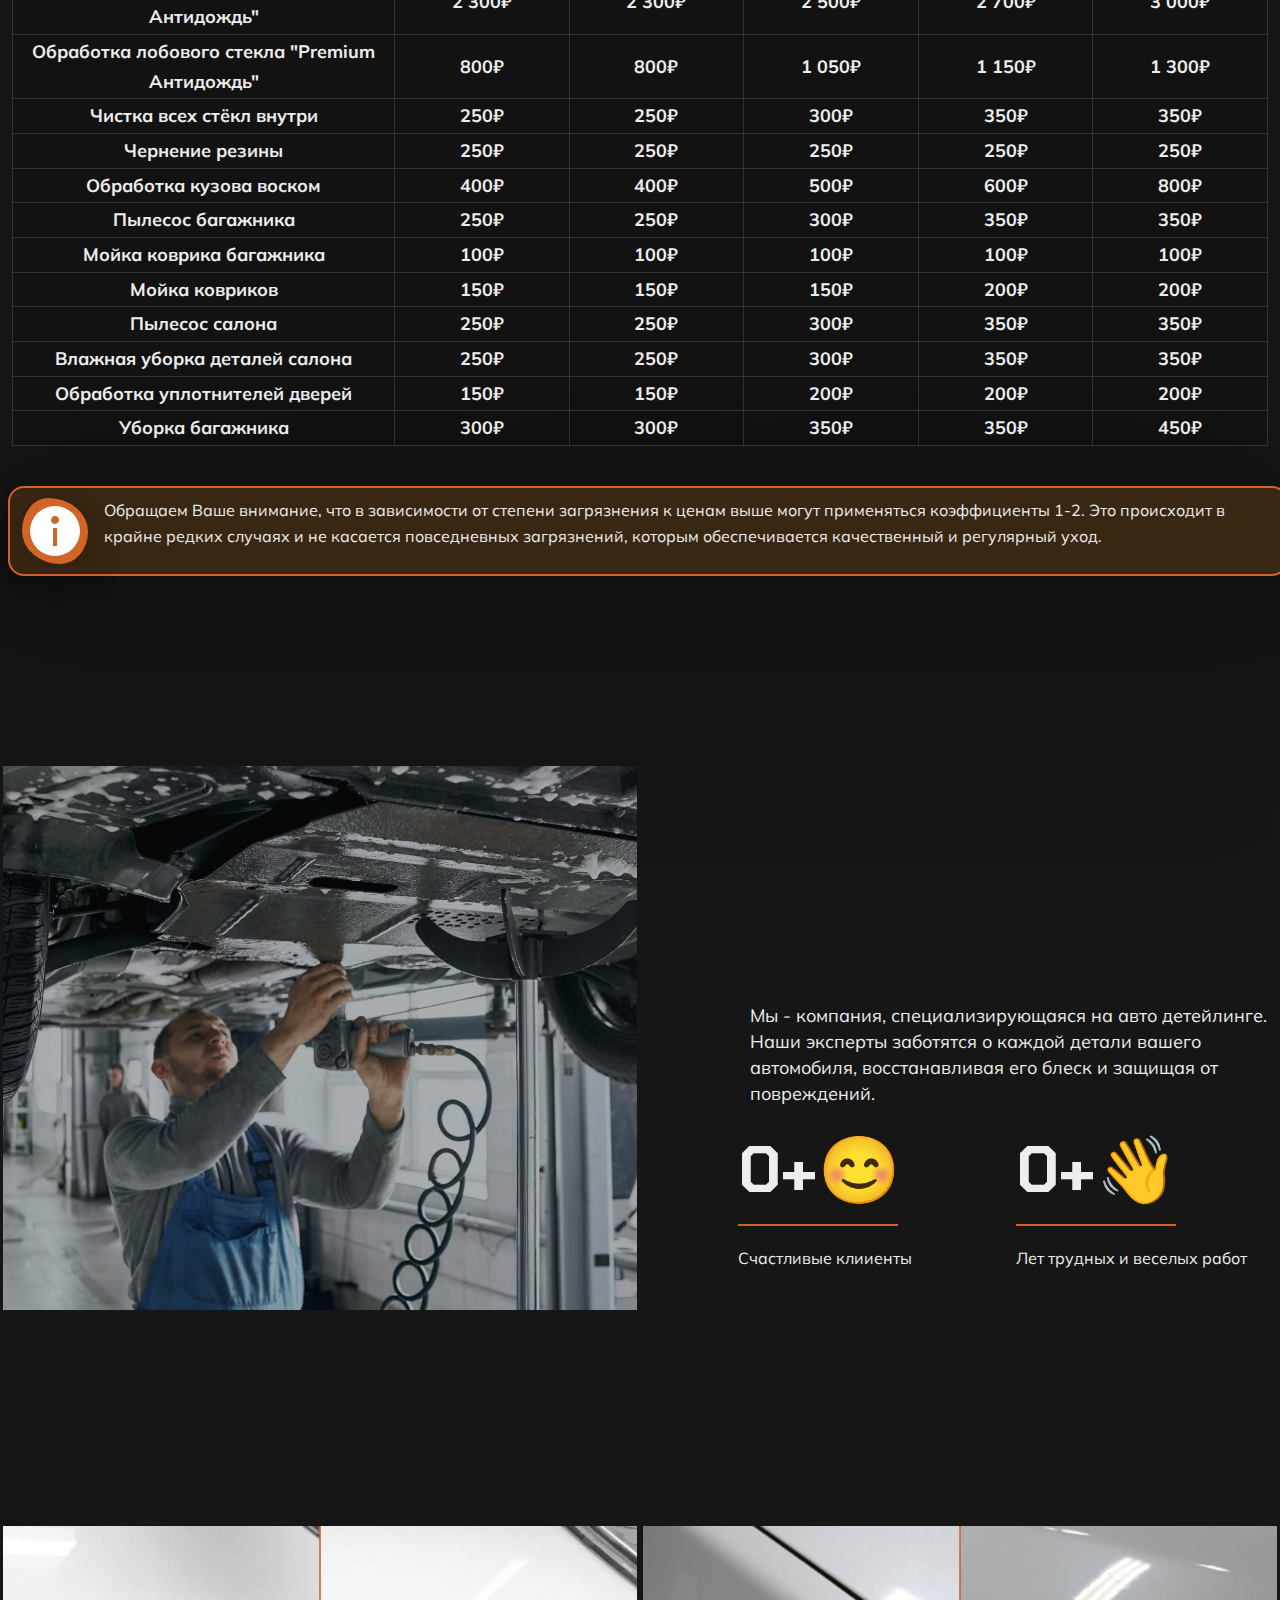
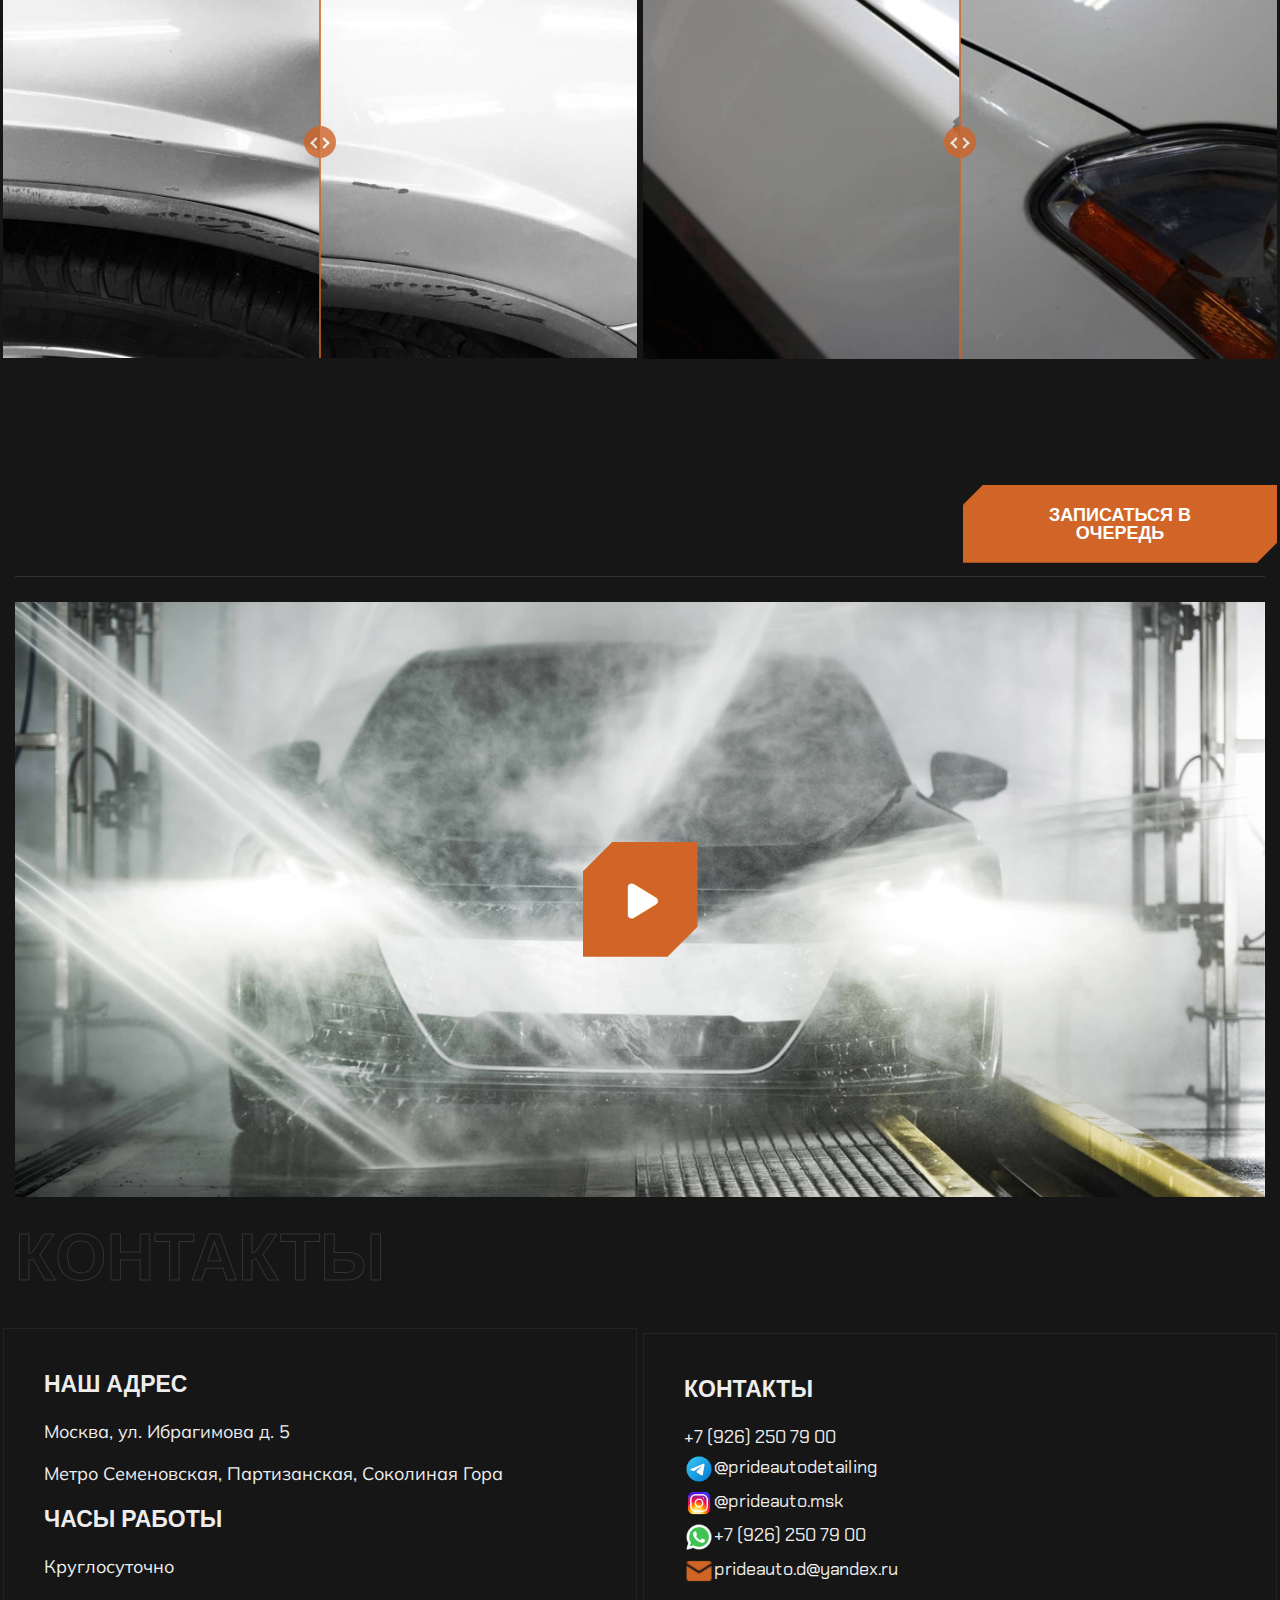
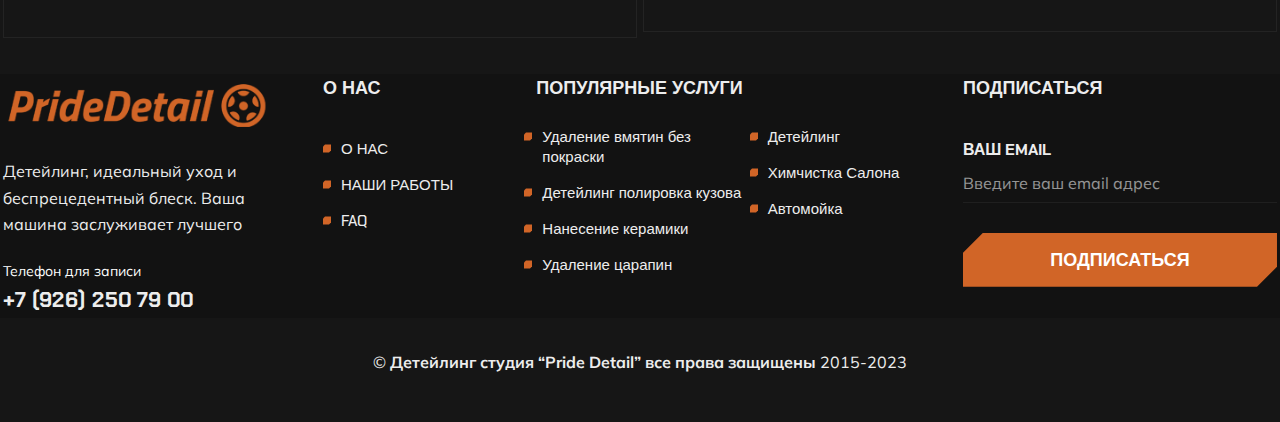
==== commit a963da97: "pricing" ====
--- a/index.html
+++ b/index.html
@@ -671,7 +671,7 @@
         </section>
 
 
-        <section class="carwash_price_list_section section_space pb-0">
+        <section class="carwash_price_list_section section_space pb-0 mt-2">
             <div class="container">
                 <div class="section_heading">
                     <div class="row align-items-center">
@@ -689,103 +689,73 @@
                                 <th scope="col">1 класс</th>
                                 <th scope="col">2 класс</th>
                                 <th scope="col">3 класс</th>
+                                <th scope="col">4 класс</th>
+                                <th scope="col">5 класс</th>
                             </tr>
                             </thead>
                             <tbody>
                             <tr class="white_row">
-                                <th scope="row">Мойка "Stardart" (кузов, коврики)</th>
+                                <th scope="row">Мойка (кузов, коврики)</th>
+                                <td class="td_vertical">550₽</td>
+                                <td class="td_vertical">600₽</td>
+                                <td class="td_vertical">650₽</td>
+                                <td class="td_vertical">700₽</td>
+                                <td class="td_vertical">800₽</td>
+                            </tr>
+                            <tr class="white_row">
+                                <th scope="row">Комплекс
+                                (кузов, коврики, пылесос, стекла, пластик)
+                                </th>
+                                <td class="td_vertical">1 100₽</td>
+                                <td class="td_vertical">1 200₽</td>
+                                <td class="td_vertical">1 300₽</td>
+                                <td class="td_vertical">1 400₽</td>
+                                <td class="td_vertical">1 600₽</td>
+                            </tr>
+                            <tr class="white_row">
+                                <th scope="row">Экспресс мойка</th>
+                                <td class="td_vertical">400₽</td>
+                                <td class="td_vertical">450₽</td>
+                                <td class="td_vertical">500₽</td>
                                 <td class="td_vertical">550₽</td>
                                 <td class="td_vertical">650₽</td>
-                                <td class="td_vertical">700₽</td>
-                            </tr>
-                            <tr class="white_row">
-                                <th scope="row">Комплекс "Stardart" <br>
-                                (кузов, коврики, пылесос, стекла, пластик)
-                                </th>
-                                <td class="td_vertical">1 100₽</td>
-                                <td class="td_vertical">1 250₽</td>
-                                <td class="td_vertical">1 350₽</td>
-                            </tr>
-                            <tr class="white_row">
-                                <th scope="row">Экспресс мойка</th>
+                            </tr>
+
+
+                            <tr class="white_row">
+                                <th scope="row">Сбивка водой
+                                </th>
                                 <td class="td_vertical">300₽</td>
-                                <td class="td_vertical">350₽</td>
-                                <td class="td_vertical">450₽</td>
-                            </tr>
-
-
-                            <tr class="white_row">
-                                <th scope="row">Сбивка водой
-                                </th>
-                                <td class="td_vertical">200₽</td>
-                                <td class="td_vertical">250₽</td>
-                                <td class="td_vertical">350₽</td>
-                            </tr>
-                            <tr class="white_row">
-                                <th scope="row">Пакет "Такси" (23:00-08.00)</th>
+                                <td class="td_vertical">300₽</td>
+                                <td class="td_vertical">300₽</td>
                                 <td class="td_vertical">400₽</td>
-                                <td class="td_vertical">450₽</td>
-                                <td class="td_vertical">450₽</td>
+                                <td class="td_vertical">500₽</td>
+                            </tr>
+                            <tr class="white_row">
+                                <th scope="row">NANO-Мойка 2 фазная</th>
+                                <td class="td_vertical">1000₽</td>
+                                <td class="td_vertical">1200₽</td>
+                                <td class="td_vertical">1500₽</td>
+                                <td class="td_vertical">1700₽</td>
+                                <td class="td_vertical">2000₽</td>
+                            </tr>
+                            <tr class="white_row">
+                                <th scope="row">NANO-Мойка 3 фазная + воск</th>
+                                <td class="td_vertical">1500₽</td>
+                                <td class="td_vertical">1700₽</td>
+                                <td class="td_vertical">2000₽</td>
+                                <td class="td_vertical">2300₽</td>
+                                <td class="td_vertical">2500₽</td>
                             </tr>
                             <tr class="red_row">
                                 <th scope="row" colspan="4">DETAILING</th>
                             </tr>
 
                             <tr class="white_row">
-                                <th scope="row">Комплексная химчистка</th>
-                                <td class="td_vertical">от 9 000₽</td>
-                                <td class="td_vertical">от 9 500₽</td>
-                                <td class="td_vertical">от 10 000₽</td>
-                            </tr>
-
-                            <tr class="white_row">
-                                <th scope="row">Химчистка пола
-                                </th>
-                                <td class="td_vertical">от 2 500₽</td>
-                                <td class="td_vertical">от 2 500₽</td>
-                                <td class="td_vertical">от 3 500₽</td>
-                            </tr>
-
-                            <tr class="white_row">
-                                <th scope="row">Химчистка сидения (1шт)</th>
+                                <th scope="row">Удаление царапин
+                                </th>
                                 <td class="td_vertical">от 1 500₽</td>
                                 <td class="td_vertical">от 1 500₽</td>
-                                <td class="td_vertical">от 1 500₽</td>
-                            </tr>
-
-                            <tr class="white_row">
-                                <th scope="row">Химчистка обшивки дверей (1 дверь)
-                                </th>
-                                <td class="td_vertical">от 800₽</td>
-                                <td class="td_vertical">от 800₽</td>
-                                <td class="td_vertical">от 1 200₽</td>
-                            </tr>
-
-                            <tr class="white_row">
-                                <th scope="row">Химчистка торпеды</th>
-                                <td class="td_vertical">от 1 000₽</td>
-                                <td class="td_vertical">от 1 000₽</td>
-                                <td class="td_vertical">от 1 200₽</td>
-                            </tr>
-
-                            <tr class="white_row">
-                                <th scope="row">Химчистка потолка
-                                </th>
-                                <td class="td_vertical">от 800₽</td>
-                                <td class="td_vertical">от 800₽</td>
-                                <td class="td_vertical">от 1 200₽</td>
-                            </tr>
-
-                            <tr class="white_row">
-                                <th scope="row">Химчистка багажника</th>
-                                <td class="td_vertical">от 1 500₽</td>
-                                <td class="td_vertical">от 1 500₽</td>
-                                <td class="td_vertical">от 2 500₽</td>
-                            </tr>
-
-                            <tr class="white_row">
-                                <th scope="row">Удаление царапин
-                                </th>
                                 <td class="td_vertical">от 1 500₽</td>
                                 <td class="td_vertical">от 1 500₽</td>
                                 <td class="td_vertical">от 1 500₽</td>
@@ -796,14 +766,118 @@
                                 <td class="td_vertical">от 2 000₽</td>
                                 <td class="td_vertical">от 2 000₽</td>
                                 <td class="td_vertical">от 2 000₽</td>
-                            </tr>
+                                <td class="td_vertical">от 2 000₽</td>
+                                <td class="td_vertical">от 2 000₽</td>
+                            </tr>
+
+                            <tr class="white_row">
+                                <th scope="row">Химчистка сидения (1шт)</th>
+                                <td class="td_vertical">1 500₽ - 2 500₽</td>
+                                <td class="td_vertical">1 500₽ - 2 500₽</td>
+                                <td class="td_vertical">1 500₽ - 2 500₽</td>
+                                <td class="td_vertical">1 500₽ - 2 500₽</td>
+                                <td class="td_vertical">1 500₽ - 2 500₽</td>
+                            </tr>
+
+                            <tr class="white_row">
+                                <th scope="row">Химчистка обшивки дверей (1 дверь)
+                                </th>
+                                <td class="td_vertical">500₽ - 1 500₽</td>
+                                <td class="td_vertical">500₽ - 1 500₽</td>
+                                <td class="td_vertical">500₽ - 1 500₽</td>
+                                <td class="td_vertical">500₽ - 1 500₽</td>
+                                <td class="td_vertical">500₽ - 1 500₽</td>
+                            </tr>
+                            <tr class="white_row">
+                                <th scope="row">Химчистка торпеды</th>
+                                <td class="td_vertical">1 000₽ - 2 000₽</td>
+                                <td class="td_vertical">1 000₽ - 2 000₽</td>
+                                <td class="td_vertical">1 000₽ - 2 000₽</td>
+                                <td class="td_vertical">1 000₽ - 2 000₽</td>
+                                <td class="td_vertical">1 000₽ - 2 000₽</td>
+                            </tr>
+
+                            <tr class="white_row">
+                                <th scope="row">Химчистка потолка
+                                </th>
+                                <td class="td_vertical">2 000₽ - 4 000₽</td>
+                                <td class="td_vertical">2 000₽ - 4 000₽</td>
+                                <td class="td_vertical">2 000₽ - 4 000₽</td>
+                                <td class="td_vertical">2 000₽ - 4 000₽</td>
+                                <td class="td_vertical">2 000₽ - 4 000₽</td>
+                            </tr>
+
+                            <tr class="white_row">
+                                <th scope="row">Химчистка багажника</th>
+                                <td class="td_vertical">от 1 500₽</td>
+                                <td class="td_vertical">от 1 500₽</td>
+                                <td class="td_vertical">от 1 500₽</td>
+                                <td class="td_vertical">от 1 500₽</td>
+                                <td class="td_vertical">от 1 500₽</td>
+                            </tr>
+
+                            <tr class="white_row">
+                                <th scope="row">Химчистка пола
+                                </th>
+                                <td class="td_vertical">1 000₽ - 2 000₽</td>
+                                <td class="td_vertical">1 000₽ - 2 000₽</td>
+                                <td class="td_vertical">1 000₽ - 2 000₽</td>
+                                <td class="td_vertical">1 000₽ - 2 000₽</td>
+                                <td class="td_vertical">1 000₽ - 2 000₽</td>
+                            </tr>
+
+                            <tr class="white_row">
+                                <th scope="row">Химчистка салона
+                                </th>
+                                <td class="td_vertical">10 000₽ - 15 000₽</td>
+                                <td class="td_vertical">10 000₽ - 15 000₽</td>
+                                <td class="td_vertical">12 000₽ - 18 000₽</td>
+                                <td class="td_vertical">15 000₽ - 20 000₽</td>
+                                <td class="td_vertical">20 000₽ - 25 000₽</td>
+                            </tr>
+
+                            <tr class="white_row">
+                                <th scope="row">Химчистка дисков (1шт)
+                                </th>
+                                <td class="td_vertical">200₽</td>
+                                <td class="td_vertical">200₽</td>
+                                <td class="td_vertical">250₽</td>
+                                <td class="td_vertical">300₽</td>
+                                <td class="td_vertical">350₽</td>
+                            </tr>
+
+                            <tr class="white_row">
+                                <th scope="row">Химчистка кузова <br>(удаление металлических вкраплений, реагентов битума)
+                                </th>
+                                <td class="td_vertical">3 500₽</td>
+                                <td class="td_vertical">3 500₽</td>
+                                <td class="td_vertical">4 500₽</td>
+                                <td class="td_vertical">5 500₽</td>
+                                <td class="td_vertical">6 000₽</td>
+                            </tr>
+
+
+
+
+
+
+
+
+
+
+
+
+
+
 
                             <tr class="white_row">
                                 <th scope="row">Полировка
                                 </th>
                                 <td class="td_vertical">от 8 000₽</td>
                                 <td class="td_vertical">от 9 000₽</td>
+                                <td class="td_vertical">от 9 500₽</td>
                                 <td class="td_vertical">от 10 000₽</td>
+                                <td class="td_vertical">от 11 000₽</td>
                             </tr>
 
                             <tr class="white_row">
@@ -811,40 +885,77 @@
                                 <td class="td_vertical">от 1 500₽</td>
                                 <td class="td_vertical">от 1 500₽</td>
                                 <td class="td_vertical">от 1 500₽</td>
+                                <td class="td_vertical">от 1 500₽</td>
+                                <td class="td_vertical">от 1 500₽</td>
                             </tr>
 
                             <tr class="white_row">
                                 <th scope="row">Кварцевое покрытие
                                 </th>
-                                <td class="td_vertical">от 4 000₽</td>
-                                <td class="td_vertical">от 4 000₽</td>
-                                <td class="td_vertical">от 5 000₽</td>
+                                <td class="td_vertical">1 000₽</td>
+                                <td class="td_vertical">1 000₽</td>
+                                <td class="td_vertical">1 000₽</td>
+                                <td class="td_vertical">1 000₽</td>
+                                <td class="td_vertical">1 000₽</td>
                             </tr>
 
                             <tr class="white_row">
                                 <th scope="row">Керамическое покрытие</th>
+                                <td class="td_vertical">от 10 000₽</td>
+                                <td class="td_vertical">от 10 000₽</td>
                                 <td class="td_vertical">от 12 000₽</td>
-                                <td class="td_vertical">от 12 000₽</td>
+                                <td class="td_vertical">от 13 000₽</td>
                                 <td class="td_vertical">от 14 000₽</td>
                             </tr>
 
                             <tr class="white_row">
                                 <th scope="row">Жидкое стекло
                                 </th>
+                                <td class="td_vertical">от 5 500₽</td>
+                                <td class="td_vertical">от 6 000₽</td>
+                                <td class="td_vertical">от 7 000₽</td>
+                                <td class="td_vertical">от 8 000₽</td>
                                 <td class="td_vertical">от 9 000₽</td>
-                                <td class="td_vertical">от 9 000₽</td>
-                                <td class="td_vertical">от 10 000₽</td>
-                            </tr>
-                            <tr class="white_row">
-                                <th scope="row">Удаление реагента, битума и т.д.
-                                </th>
-                                <td class="td_vertical">от 1 200₽</td>
-                                <td class="td_vertical">от 1 200₽</td>
-                                <td class="td_vertical">от 1 200₽</td>
-                            </tr>
-
-                            <tr class="white_row">
-                                <th scope="row" colspan="4" class="text-center">Уважаемые посетители, просим Вас обратить внимание. Окончательную цену на услуги детейлинга согласуются со специалистом. Получить профессиональную консультацию можно по телефону: +7 (926) 250-79-00
+                            </tr>
+                            <tr class="white_row">
+                                <th scope="row">Обезжиривание кузова <br>(реагент, битум и т.д.)
+                                </th>
+                                <td class="td_vertical">1 500₽</td>
+                                <td class="td_vertical">1 500₽</td>
+                                <td class="td_vertical">2 500₽</td>
+                                <td class="td_vertical">3 500₽</td>
+                                <td class="td_vertical">4 500₽</td>
+                            </tr>
+                            <tr class="white_row">
+                                <th scope="row">Сухой туман <br>(ароматизация в салоне)
+                                </th>
+                                <td class="td_vertical">1 500₽ - 2 500₽</td>
+                                <td class="td_vertical">1 500₽ - 2 500₽</td>
+                                <td class="td_vertical">1 500₽ - 2 500₽</td>
+                                <td class="td_vertical">1 500₽ - 2 500₽</td>
+                                <td class="td_vertical">1 500₽ - 2 500₽</td>
+                            </tr>
+                            <tr class="white_row">
+                                <th scope="row">Турбосушка <br>(для авто с керамическим покрытием)
+                                </th>
+                                <td class="td_vertical">1 500₽ - 2 500₽</td>
+                                <td class="td_vertical">1 500₽ - 2 500₽</td>
+                                <td class="td_vertical">1 500₽ - 2 500₽</td>
+                                <td class="td_vertical">1 500₽ - 2 500₽</td>
+                                <td class="td_vertical">1 500₽ - 2 500₽</td>
+                            </tr>
+                            <tr class="white_row">
+                                <th scope="row">Полимер
+                                </th>
+                                <td class="td_vertical">600₽</td>
+                                <td class="td_vertical">600₽</td>
+                                <td class="td_vertical">700₽</td>
+                                <td class="td_vertical">800₽</td>
+                                <td class="td_vertical">1 000₽</td>
+                            </tr>
+
+                            <tr class="white_row">
+                                <th scope="row" colspan="6" class="text-center">Уважаемые посетители, просим Вас обратить внимание. Окончательную цену на услуги детейлинга согласуются со специалистом. Получить профессиональную консультацию можно по телефону: +7 (926) 250-79-00
                                 </th>
                             </tr>
 
@@ -856,67 +967,139 @@
 
                             <tr class="white_row">
                                 <th scope="row">Мойка двигателя</th>
-                                <td class="td_vertical">700₽</td>
-                                <td class="td_vertical">850₽</td>
                                 <td class="td_vertical">1 000₽</td>
-                            </tr>
-
-                            <tr class="white_row">
-                                <th scope="row">Чистка колёсных дисков (за 1 диск)
-                                </th>
-                                <td class="td_vertical">от 100₽</td>
-                                <td class="td_vertical">от 100₽</td>
-                                <td class="td_vertical">от 100₽</td>
-                            </tr>
-
-                            <tr class="white_row">
-                                <th scope="row">Обработка нежаных деталей кондиционером</th>
-                                <td class="td_vertical">500₽</td>
-                                <td class="td_vertical">600₽</td>
-                                <td class="td_vertical">700₽</td>
-                            </tr>
-
-                            <tr class="white_row">
-                                <th scope="row">Обработка лобового стекла (Антидождь)
+                                <td class="td_vertical">1 000₽</td>
+                                <td class="td_vertical">1 000₽</td>
+                                <td class="td_vertical">1 200₽</td>
+                                <td class="td_vertical">1 500₽</td>
+                            </tr>
+
+                            <tr class="white_row">
+                                <th scope="row">Детейлинг мойка двигателя <br>(мойка+кварц-турбосушка)
+                                </th>
+                                <td class="td_vertical">2 500₽</td>
+                                <td class="td_vertical">2 500₽</td>
+                                <td class="td_vertical">3 500₽</td>
+                                <td class="td_vertical">4 500₽</td>
+                                <td class="td_vertical">4 500₽</td>
+                            </tr>
+
+                            <tr class="white_row">
+                                <th scope="row">Детейлинг мойка двигателя <br>(мойка+кварц-турбосушка)
+                                </th>
+                                <td class="td_vertical">2 500₽</td>
+                                <td class="td_vertical">2 500₽</td>
+                                <td class="td_vertical">3 500₽</td>
+                                <td class="td_vertical">4 500₽</td>
+                                <td class="td_vertical">4 500₽</td>
+                            </tr>
+
+                            <tr class="white_row">
+                                <th scope="row">Мойка ковриков ворсовых
+                                </th>
+                                <td class="td_vertical">200₽</td>
+                                <td class="td_vertical">200₽</td>
+                                <td class="td_vertical">250₽</td>
+                                <td class="td_vertical">300₽</td>
+                                <td class="td_vertical">300₽</td>
+                            </tr>
+
+                            <tr class="white_row">
+                                <th scope="row">Обработка кондиционером для кожи
+                                </th>
+                                <td class="td_vertical">800₽</td>
+                                <td class="td_vertical">800₽</td>
+                                <td class="td_vertical">1 000₽</td>
+                                <td class="td_vertical">1 200₽</td>
+                                <td class="td_vertical">1 500₽</td>
+                            </tr>
+
+                            <tr class="white_row">
+                                <th scope="row">Обработка полусферы "Premium Антидождь"
+                                </th>
+                                <td class="td_vertical">1 300₽</td>
+                                <td class="td_vertical">1 300₽</td>
+                                <td class="td_vertical">1 400₽</td>
+                                <td class="td_vertical">1 450₽</td>
+                                <td class="td_vertical">1 500₽</td>
+                            </tr>
+
+                            <tr class="white_row">
+                                <th scope="row">Обработка всех стёкл "Premium Антидождь"
+                                </th>
+                                <td class="td_vertical">2 300₽</td>
+                                <td class="td_vertical">2 300₽</td>
+                                <td class="td_vertical">2 500₽</td>
+                                <td class="td_vertical">2 700₽</td>
+                                <td class="td_vertical">3 000₽</td>
+                            </tr>
+
+                            <tr class="white_row">
+                                <th scope="row">Обработка лобового стекла "Premium Антидождь"</th>
+                                <td class="td_vertical">800₽</td>
+                                <td class="td_vertical">800₽</td>
+                                <td class="td_vertical">1 050₽</td>
+                                <td class="td_vertical">1 150₽</td>
+                                <td class="td_vertical">1 300₽</td>
+                            </tr>
+
+                            <tr class="white_row">
+                                <th scope="row">Чистка всех стёкл внутри</th>
+                                <td class="td_vertical">250₽</td>
+                                <td class="td_vertical">250₽</td>
+                                <td class="td_vertical">300₽</td>
+                                <td class="td_vertical">350₽</td>
+                                <td class="td_vertical">350₽</td>
+                            </tr>
+
+                            <tr class="white_row">
+                                <th scope="row">Чернение резины
                                 </th>
                                 <td class="td_vertical">250₽</td>
                                 <td class="td_vertical">250₽</td>
                                 <td class="td_vertical">250₽</td>
-                            </tr>
-
-                            <tr class="white_row">
-                                <th scope="row">Обработка кузова горячим воском</th>
+                                <td class="td_vertical">250₽</td>
+                                <td class="td_vertical">250₽</td>
+                            </tr>
+
+                            <tr class="white_row">
+                                <th scope="row">Обработка кузова воском
+                                </th>
+                                <td class="td_vertical">400₽</td>
                                 <td class="td_vertical">400₽</td>
                                 <td class="td_vertical">500₽</td>
                                 <td class="td_vertical">600₽</td>
-                            </tr>
-
-                            <tr class="white_row">
-                                <th scope="row">Чернение резины
-                                </th>
-                                <td class="td_vertical">200₽</td>
-                                <td class="td_vertical">200₽</td>
+                                <td class="td_vertical">800₽</td>
+                            </tr>
+
+                            <tr class="white_row">
+                                <th scope="row">Пылесос багажника
+                                </th>
                                 <td class="td_vertical">250₽</td>
-                            </tr>
-                            <tr class="white_row">
-                                <th scope="row">Уборка багажника</th>
+                                <td class="td_vertical">250₽</td>
+                                <td class="td_vertical">300₽</td>
+                                <td class="td_vertical">350₽</td>
+                                <td class="td_vertical">350₽</td>
+                            </tr>
+
+                            <tr class="white_row">
+                                <th scope="row">Мойка коврика багажника
+                                </th>
+                                <td class="td_vertical">100₽</td>
+                                <td class="td_vertical">100₽</td>
+                                <td class="td_vertical">100₽</td>
+                                <td class="td_vertical">100₽</td>
+                                <td class="td_vertical">100₽</td>
+                            </tr>
+
+                            <tr class="white_row">
+                                <th scope="row">Мойка ковриков
+                                </th>
                                 <td class="td_vertical">150₽</td>
                                 <td class="td_vertical">150₽</td>
                                 <td class="td_vertical">150₽</td>
-                            </tr>
-
-                            <tr class="white_row">
-                                <th scope="row">Чистка всех стёкл внутри
-                                </th>
                                 <td class="td_vertical">200₽</td>
                                 <td class="td_vertical">200₽</td>
-                                <td class="td_vertical">250₽</td>
-                            </tr>
-                            <tr class="white_row">
-                                <th scope="row">Мойка ковриков</th>
-                                <td class="td_vertical">150₽</td>
-                                <td class="td_vertical">150₽</td>
-                                <td class="td_vertical">150₽</td>
                             </tr>
 
                             <tr class="white_row">
@@ -925,20 +1108,38 @@
                                 <td class="td_vertical">250₽</td>
                                 <td class="td_vertical">250₽</td>
                                 <td class="td_vertical">300₽</td>
-                            </tr>
-                            <tr class="white_row">
-                                <th scope="row">Влажная уборка деталей салона</th>
-                                <td class="td_vertical">200₽</td>
+                                <td class="td_vertical">350₽</td>
+                                <td class="td_vertical">350₽</td>
+                            </tr>
+
+                            <tr class="white_row">
+                                <th scope="row">Влажная уборка деталей салона
+                                </th>
                                 <td class="td_vertical">250₽</td>
                                 <td class="td_vertical">250₽</td>
+                                <td class="td_vertical">300₽</td>
+                                <td class="td_vertical">350₽</td>
+                                <td class="td_vertical">350₽</td>
                             </tr>
 
                             <tr class="white_row">
                                 <th scope="row">Обработка уплотнителей дверей
                                 </th>
-                                <td class="td_vertical">100₽</td>
-                                <td class="td_vertical">100₽</td>
-                                <td class="td_vertical">100₽</td>
+                                <td class="td_vertical">150₽</td>
+                                <td class="td_vertical">150₽</td>
+                                <td class="td_vertical">200₽</td>
+                                <td class="td_vertical">200₽</td>
+                                <td class="td_vertical">200₽</td>
+                            </tr>
+
+                            <tr class="white_row">
+                                <th scope="row">Уборка багажника
+                                </th>
+                                <td class="td_vertical">300₽</td>
+                                <td class="td_vertical">300₽</td>
+                                <td class="td_vertical">350₽</td>
+                                <td class="td_vertical">350₽</td>
+                                <td class="td_vertical">450₽</td>
                             </tr>
 
 
--- a/style.css
+++ b/style.css
@@ -899,6 +899,7 @@
   font-weight: 700;
   line-height: 55px;
   margin-bottom: 18px;
+  margin-left: 10px;
 }
 .section_heading .heading_description {
   font-size: 18px;
@@ -1709,9 +1710,9 @@
   background-color: var(--bs-gray-dark);
 }
 .table thead th {
-  padding: 30px;
+  padding: 18px;
   font-size: 16px;
-  font-weight: 700;
+  font-weight: 600;
   line-height: 21px;
   color: var(--bs-white);
   text-transform: uppercase;
@@ -1720,7 +1721,7 @@
 .table tbody th,
 .table tbody td {
   font-weight: 400;
-  padding: 15px 30px;
+  padding: 15px 20px;
 }
 
 /* 2.16 - Table - End
@@ -5791,7 +5792,7 @@
     line-height: 32px;
   }
   .main_slider .title_text {
-    font-size: 54px;
+    font-size: 36px;
     line-height: 60px;
   }
   .promotion_product_item .discount_text {
@@ -6731,7 +6732,8 @@
 .white_row td,
 .white_row th {
   font-weight: bolder !important;
-  font-size: 28px !important;
+  font-size: 18px !important;
+  text-align: center;
 }
 .td_vertical {
   vertical-align: middle;
@@ -6740,7 +6742,7 @@
 .pricing_table tbody th,
 .pricing_table tbody td {
   font-weight: 400;
-  padding: 2px 30px !important;
+  padding: 2px 14px !important;
 }
 
 
@@ -6806,7 +6808,7 @@
   .white_row td,
   .white_row th {
     font-weight: bolder !important;
-    font-size: 18px !important;
+    font-size: 16px !important;
   }
   .td_vertical {
     vertical-align: middle;
@@ -6817,6 +6819,13 @@
     font-weight: 400;
     padding: 2px 5px !important;
   }
-}
-
-
+
+  .red_row td, .red_row th {
+    font-weight: bolder !important;
+    color: red !important;
+    font-size: 18px !important;
+    text-align: center;
+  }
+}
+
+
